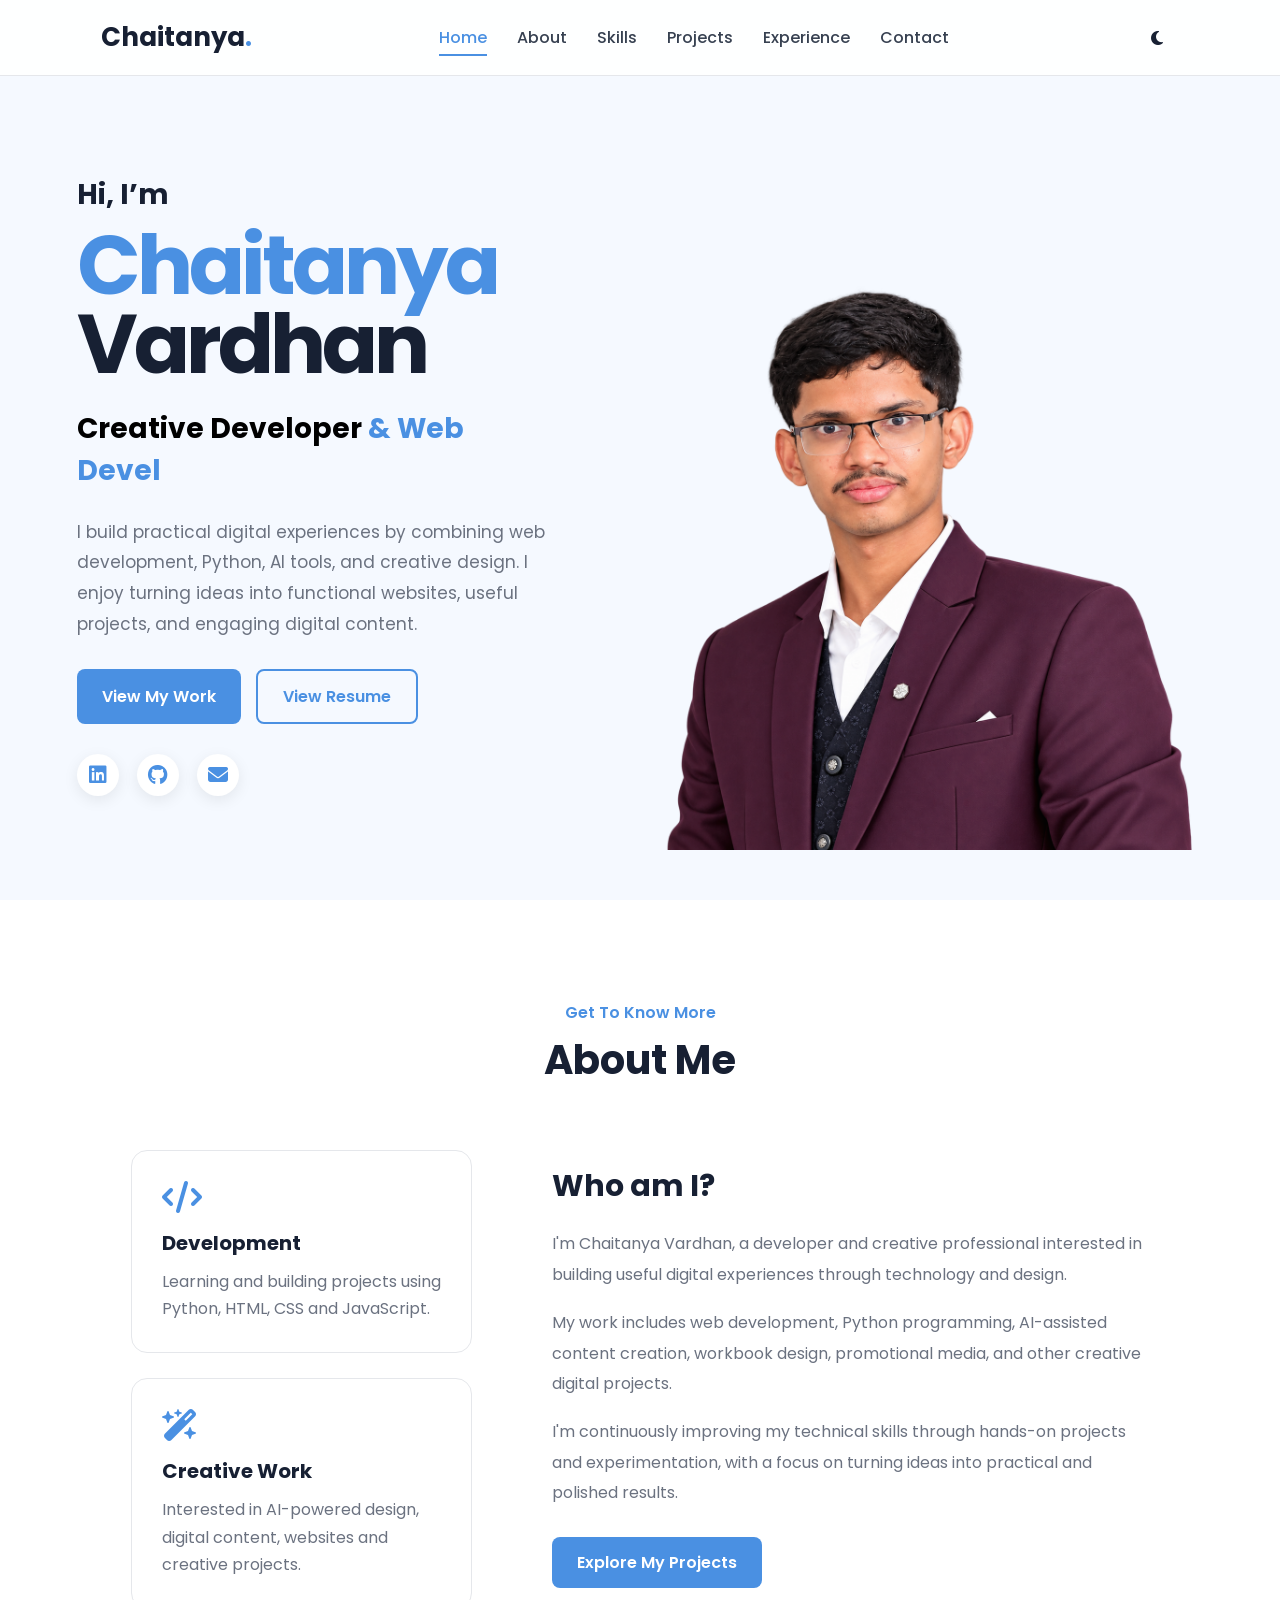
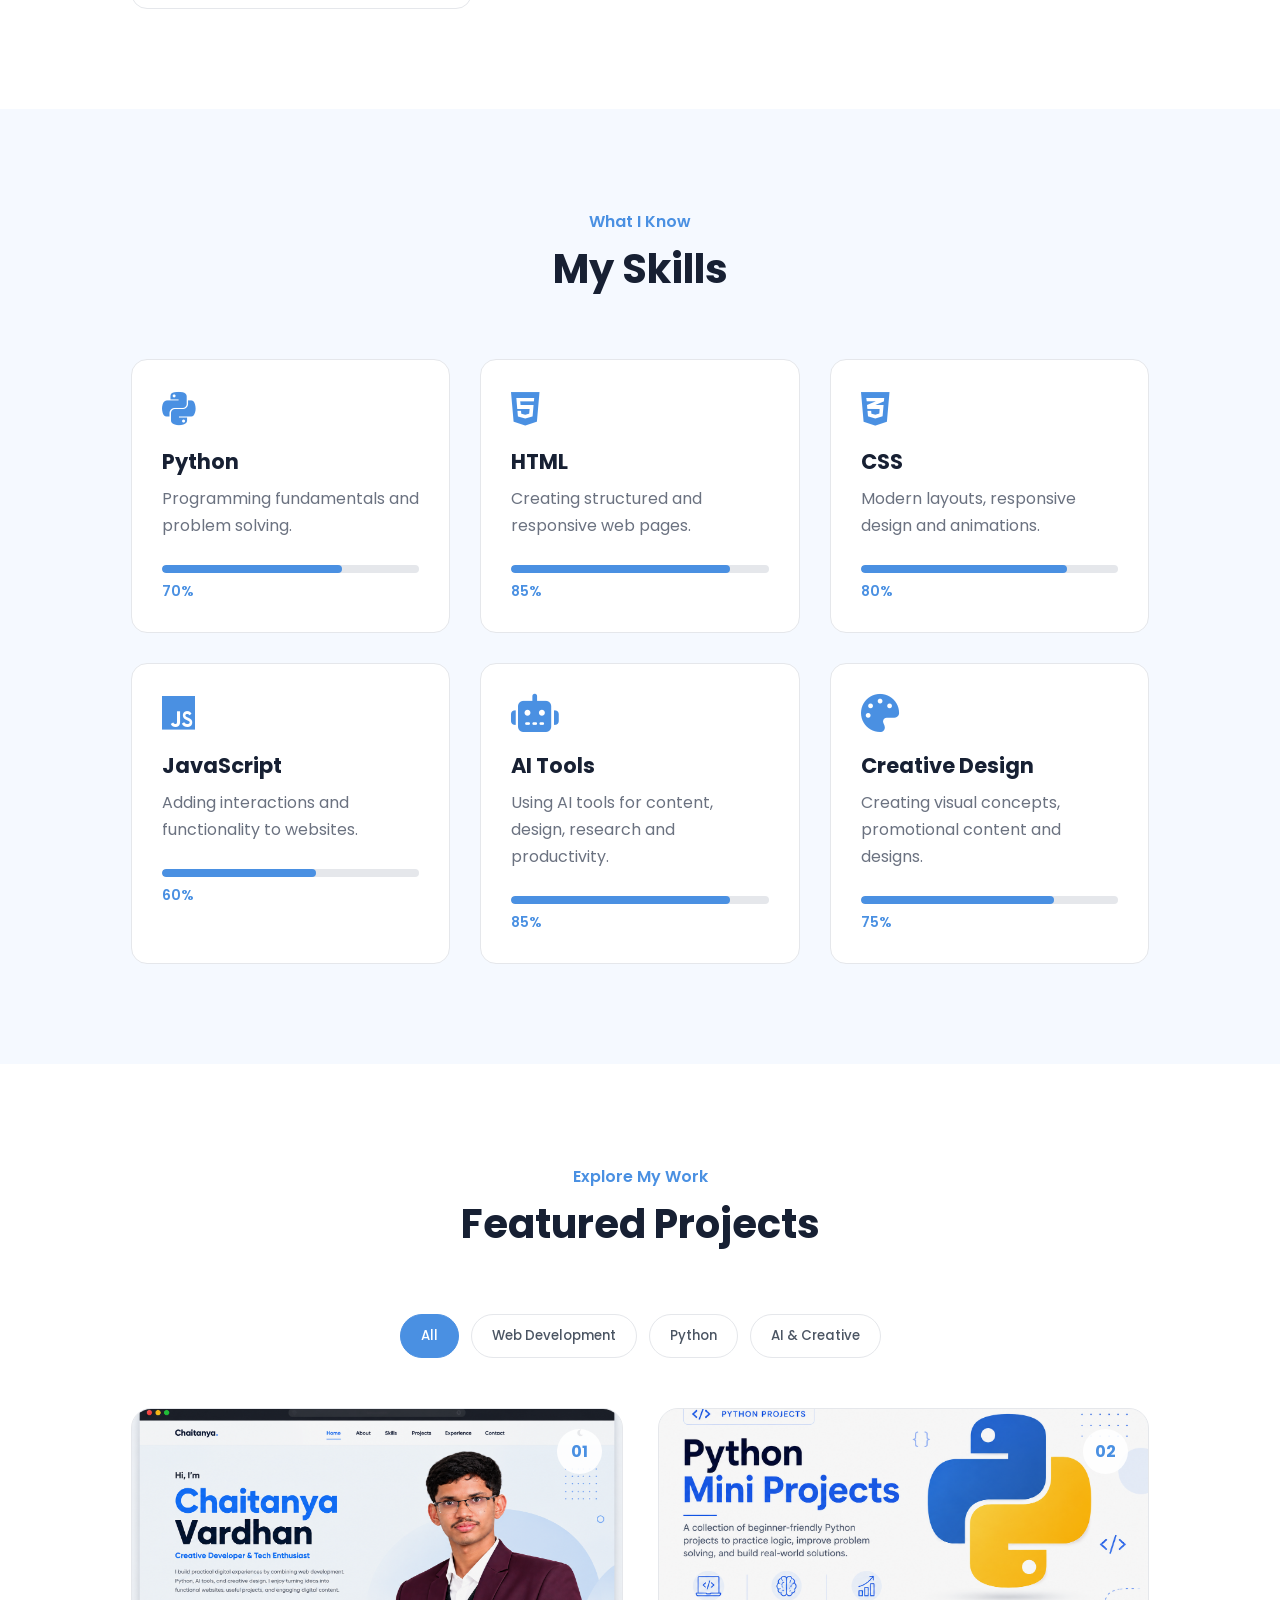
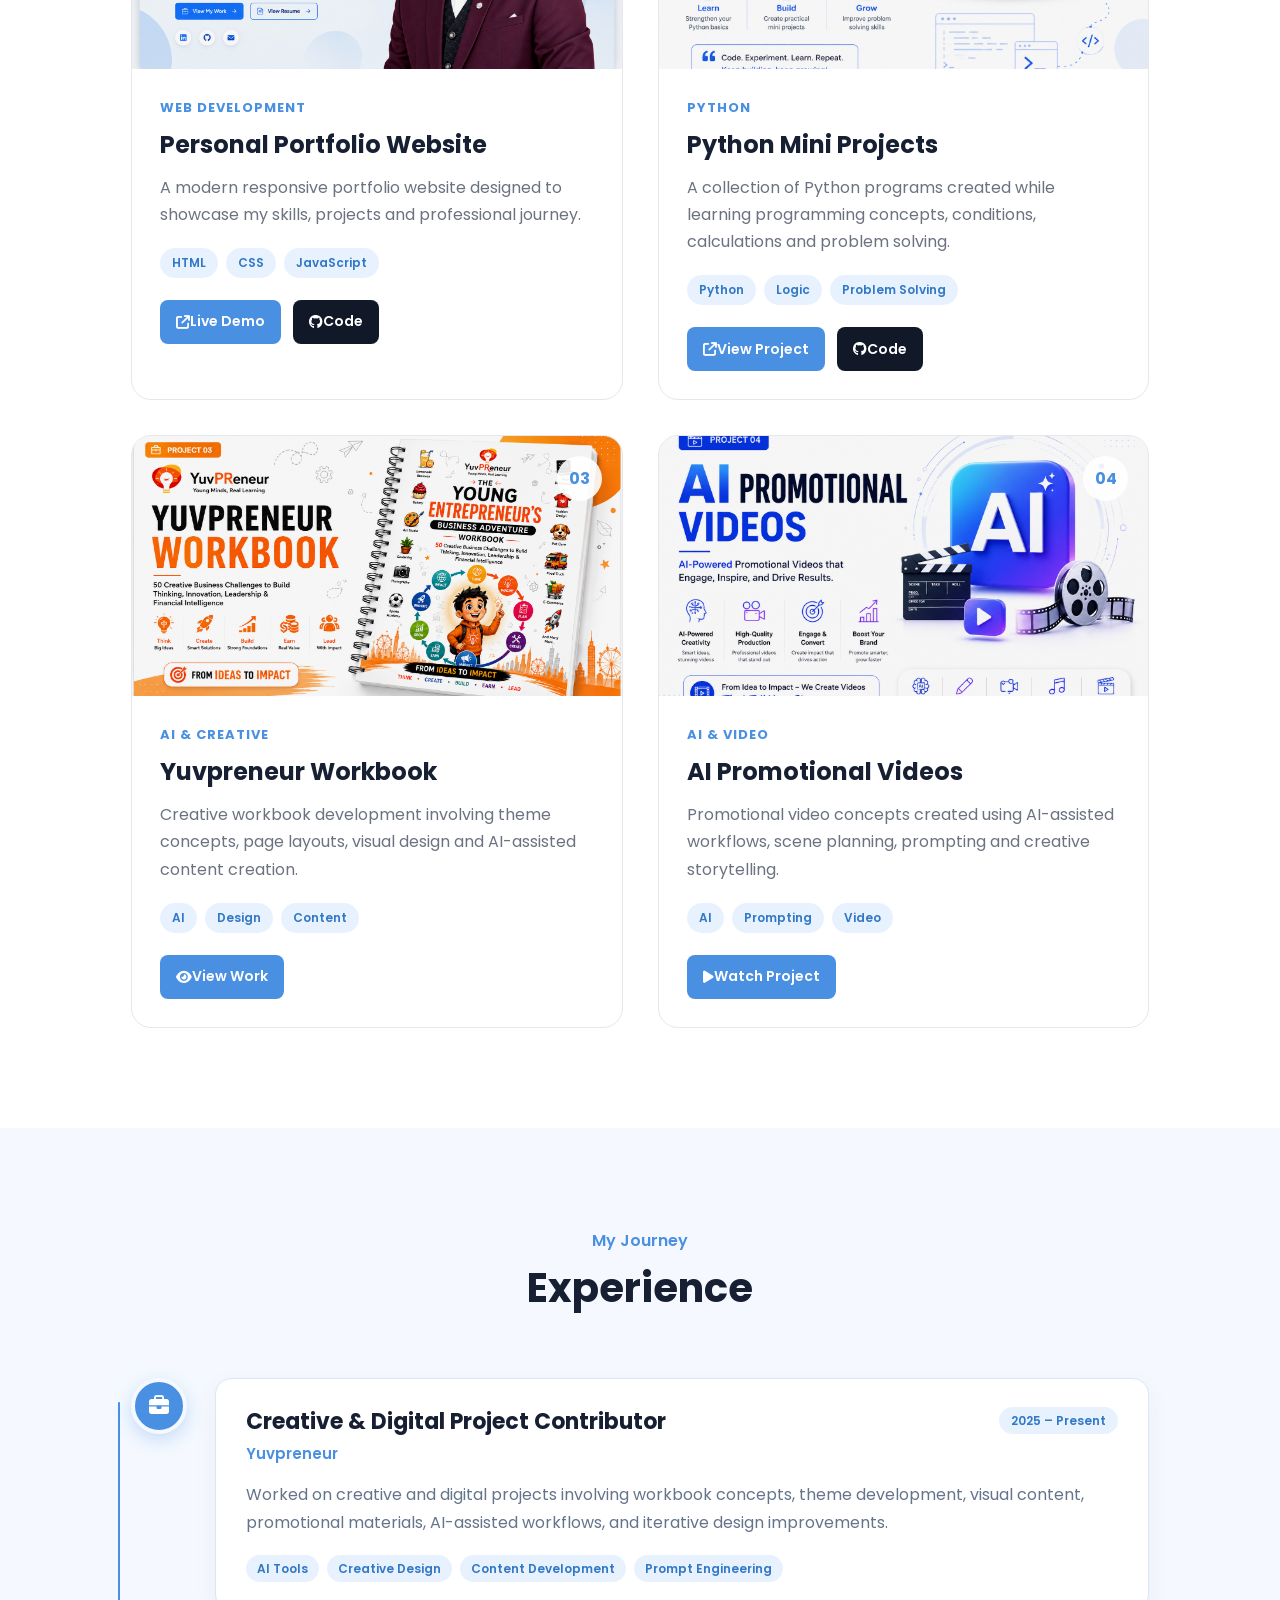
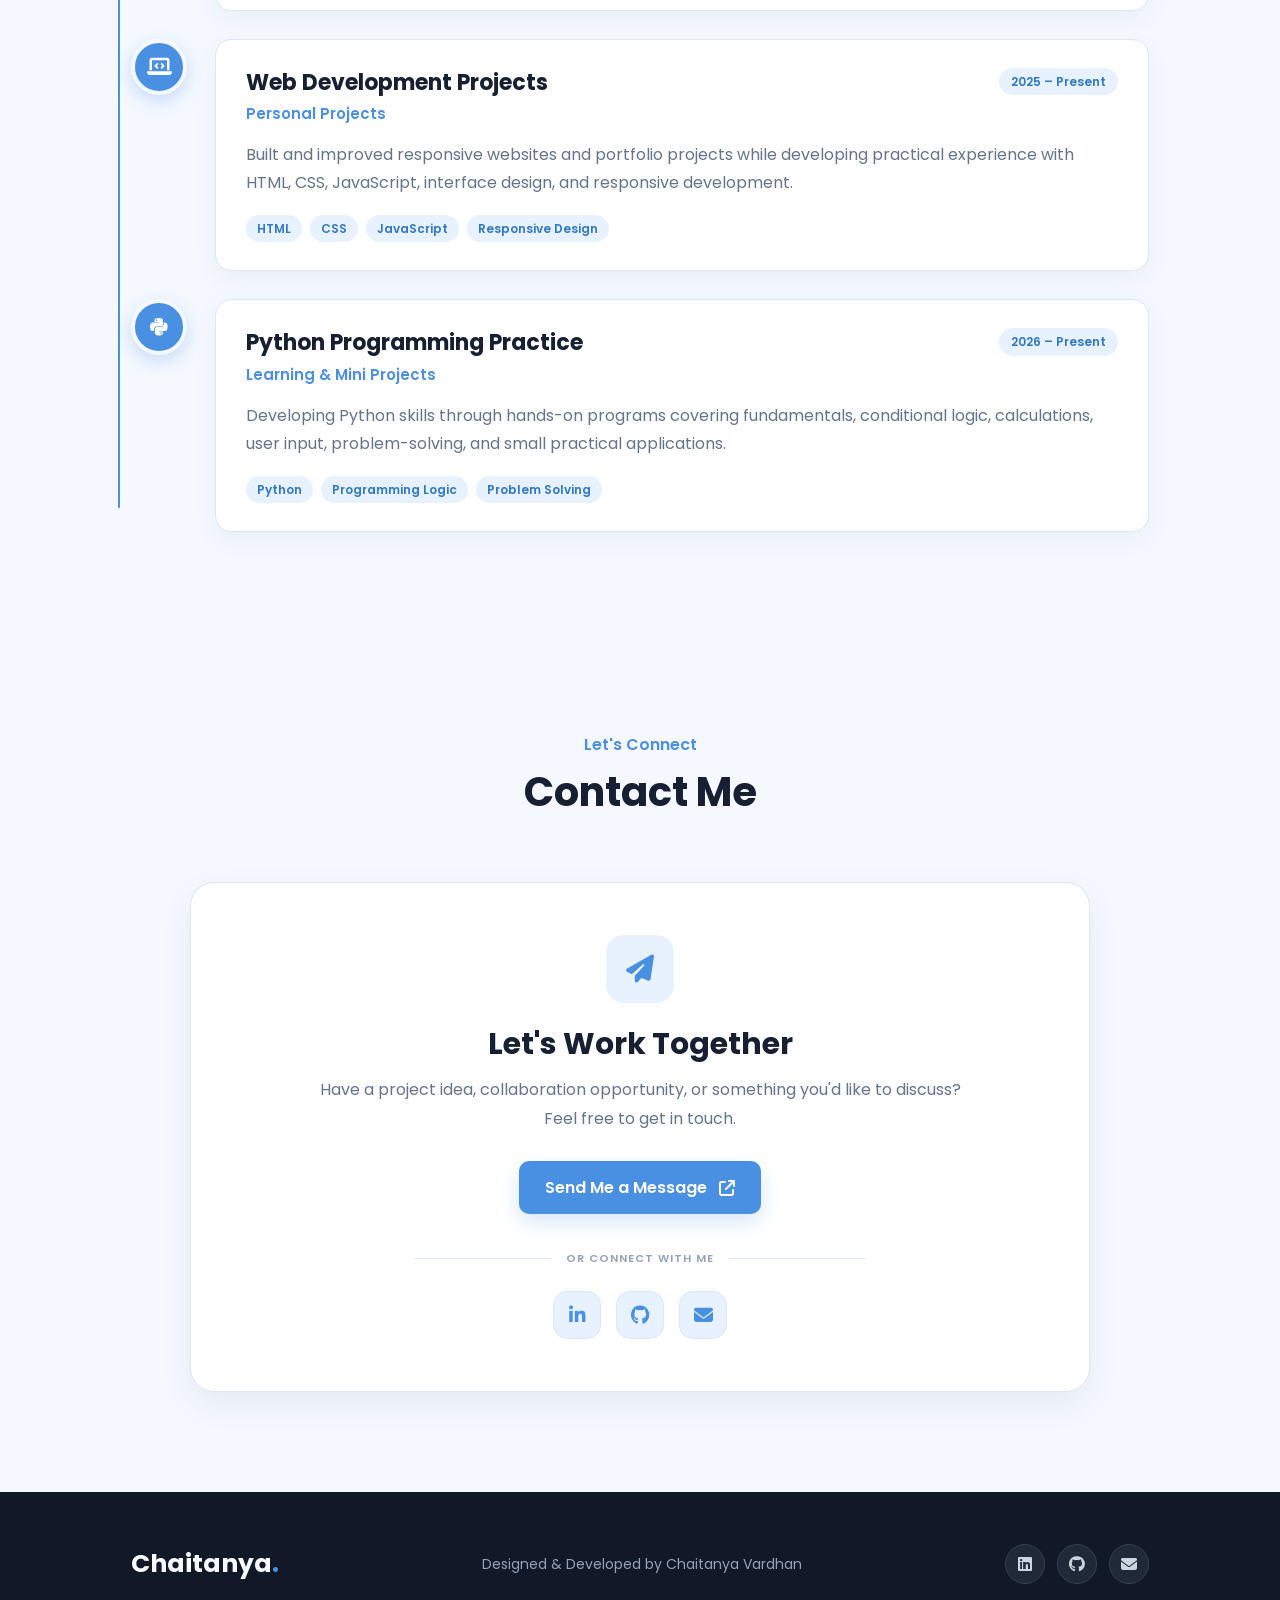
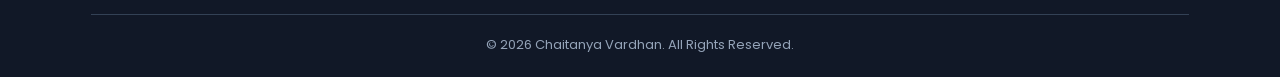
==== index.html @ f8d21f3f "Initial portfolio website" ====
<!DOCTYPE html>
<html lang="en">

<head>
    <meta charset="UTF-8">
    <meta name="viewport" content="width=device-width, initial-scale=1.0">

    <title>Chaitanya Vardhan | Portfolio</title>

    <link rel="stylesheet" href="src/css/style.css">

    <!-- Font Awesome -->
    <link rel="stylesheet"
        href="https://cdnjs.cloudflare.com/ajax/libs/font-awesome/6.5.1/css/all.min.css">
</head>

<body>
     
     <!-- Page Loader -->
<div class="page-loader" id="pageLoader" aria-hidden="true">
    <div class="loader-circle"></div>
</div>

    <!-- Navigation -->
    <header>
    <nav class="navbar" aria-label="Primary navigation">

        <div class="logo">
            Chaitanya<span>.</span>
        </div>

        <ul class="nav-links" id="navLinks">
            <li><a href="#home">Home</a></li>
            <li><a href="#about">About</a></li>
            <li><a href="#skills">Skills</a></li>
            <li><a href="#projects">Projects</a></li>
            <li><a href="#experience">Experience</a></li>
            <li><a href="#contact">Contact</a></li>
        </ul>

        <div class="nav-actions">

            <button class="theme-toggle" id="themeToggle" type="button"
                    aria-label="Switch to dark mode" aria-pressed="false">
                <i class="fa-solid fa-moon"></i>
            </button>

            <button class="menu-toggle" id="menuToggle" type="button"
                    aria-label="Open navigation menu" aria-controls="navLinks"
                    aria-expanded="false">
                <i class="fa-solid fa-bars"></i>
            </button>

        </div>

    </nav>
</header>


    <!-- Hero Section -->

    <section class="hero" id="home">

        <div class="hero-content">

            <p class="hello">Hi, I’m</p>

            <h1>
                <span class="hero-name-accent">Chaitanya</span>
                <span class="hero-name-last">Vardhan</span>
            </h1>

            <h2>
                <span class="hero-role-primary">Creative Developer</span> &
                <span id="typing"></span>
            </h2>

            <p class="hero-description">
                I build practical digital experiences by combining web development, 
                Python, AI tools, and creative design. I enjoy turning ideas into 
                functional websites, useful projects, and engaging digital content.
            </p>

            <div class="hero-buttons">

                <a href="#projects" class="btn primary-btn">
                    View My Work
                </a>

                <a href="assets/resume.pdf"
                    class="btn secondary-btn"
                    target="_blank"
                    rel="noopener noreferrer">

                    View Resume

                </a>

            </div>


            <!-- Social Links -->

            <div class="social-links">

                <a href="https://www.linkedin.com/in/chundi-chaitanya-vardhan-reddy"
                   target="_blank" rel="noopener noreferrer" aria-label="LinkedIn">
                    <i class="fa-brands fa-linkedin"></i>
                </a>

                <a href="https://github.com/chaitanyavardhanch"
                   target="_blank" rel="noopener noreferrer" aria-label="GitHub">
                    <i class="fa-brands fa-github"></i>
                </a>

                <a href="mailto:chaitanyavardhanch@gmail.com" aria-label="Email">
                    <i class="fa-solid fa-envelope"></i>
                </a>

            </div>

        </div>


        <!-- Profile Area -->

        <div class="hero-image">

            <img src="public/images/my photo.png"
                alt="Professional portrait of Chaitanya Vardhan"
                loading="eager" fetchpriority="high" decoding="async">

        </div>

    </section>
    
    <!-- About Section -->
<section class="about-section" id="about">

    <div class="section-title">
        <p>Get To Know More</p>
        <h2>About Me</h2>
    </div>

    <div class="about-container">

        <div class="about-left">
            <div class="about-card">
                <i class="fa-solid fa-code"></i>
                <h3>Development</h3>
                <p>
                    Learning and building projects using Python,
                    HTML, CSS and JavaScript.
                </p>
            </div>

            <div class="about-card">
                <i class="fa-solid fa-wand-magic-sparkles"></i>
                <h3>Creative Work</h3>
                <p>
                    Interested in AI-powered design, digital content,
                    websites and creative projects.
                </p>
            </div>
        </div>

        <div class="about-content">

            <h3>Who am I?</h3>

            <p>
                I'm Chaitanya Vardhan, 
                a developer and creative professional interested in building useful 
                digital experiences through technology and design.
            </p>

            <p>
                My work includes web development, 
                Python programming, AI-assisted content creation, workbook design, 
                promotional media, and other creative digital projects.
            </p>

            <p>
                I'm continuously improving my technical 
                skills through hands-on projects and experimentation, 
                with a focus on turning ideas into practical and polished results.
            </p>

            <a href="#projects" class="btn primary-btn">
                Explore My Projects
            </a>

        </div>

    </div>

</section>


<!-- Skills Section -->
<section class="skills-section" id="skills">

    <div class="section-title">
        <p>What I Know</p>
        <h2>My Skills</h2>
    </div>

    <div class="skills-container">

        <div class="skill-card">
            <i class="fa-brands fa-python"></i>
            <h3>Python</h3>
            <p>Programming fundamentals and problem solving.</p>

            <div class="skill-bar">
                <div class="skill-progress" data-width="70%"></div>
            </div>

            <span>70%</span>
        </div>


        <div class="skill-card">
            <i class="fa-brands fa-html5"></i>
            <h3>HTML</h3>
            <p>Creating structured and responsive web pages.</p>

            <div class="skill-bar">
                <div class="skill-progress" data-width="85%"></div>
            </div>

            <span>85%</span>
        </div>


        <div class="skill-card">
            <i class="fa-brands fa-css3-alt"></i>
            <h3>CSS</h3>
            <p>Modern layouts, responsive design and animations.</p>

            <div class="skill-bar">
                <div class="skill-progress" data-width="80%"></div>
            </div>

            <span>80%</span>
        </div>


        <div class="skill-card">
            <i class="fa-brands fa-js"></i>
            <h3>JavaScript</h3>
            <p>Adding interactions and functionality to websites.</p>

            <div class="skill-bar">
                <div class="skill-progress" data-width="60%"></div>
            </div>

            <span>60%</span>
        </div>


        <div class="skill-card">
            <i class="fa-solid fa-robot"></i>
            <h3>AI Tools</h3>
            <p>
                Using AI tools for content, design, research and productivity.
            </p>

            <div class="skill-bar">
                <div class="skill-progress" data-width="85%"></div>
            </div>

            <span>85%</span>
        </div>


        <div class="skill-card">
            <i class="fa-solid fa-palette"></i>
            <h3>Creative Design</h3>
            <p>
                Creating visual concepts, promotional content and designs.
            </p>

            <div class="skill-bar">
                <div class="skill-progress" data-width="75%"></div>
            </div>

            <span>75%</span>
        </div>

    </div>

</section>

<!-- =========================
     Projects Section
========================= -->

<section class="projects-section" id="projects">

    <div class="section-title">
        <p>Explore My Work</p>
        <h2>Featured Projects</h2>
    </div>

    <!-- Project Filter -->

    <div class="project-filter">
        <button class="filter-btn active" type="button" data-filter="all" aria-pressed="true">All</button>
        <button class="filter-btn" type="button" data-filter="web" aria-pressed="false">Web Development</button>
        <button class="filter-btn" type="button" data-filter="python" aria-pressed="false">Python</button>
        <button class="filter-btn" type="button" data-filter="ai" aria-pressed="false">AI & Creative</button>
    </div>


    <div class="projects-container">


        <!-- Project 01 -->

        <div class="project-card" data-category="web">

            <div class="project-image">
                <img src="public/images/portfolio.png"
                     alt="Portfolio Website"
                     loading="lazy" decoding="async">

                <div class="project-number">01</div>
            </div>

            <div class="project-content">

                <p class="project-type">WEB DEVELOPMENT</p>

                <h3>Personal Portfolio Website</h3>

                <p>
                    A modern responsive portfolio website designed
                    to showcase my skills, projects and professional
                    journey.
                </p>

                <div class="project-tech">
                    <span>HTML</span>
                    <span>CSS</span>
                    <span>JavaScript</span>
                </div>

                <div class="project-links">

                    <a href="#" class="project-btn">
                        <i class="fa-solid fa-arrow-up-right-from-square"></i>
                        Live Demo
                    </a>

                    <a href="#" class="project-btn github-btn">
                        <i class="fa-brands fa-github"></i>
                        Code
                    </a>

                </div>

            </div>

        </div>


        <!-- Project 02 -->

        <div class="project-card" data-category="python">

            <div class="project-image">
                <img src="public/images/python mini project.png"
                     alt="Python Projects"
                     loading="lazy" decoding="async">

                <div class="project-number">02</div>
            </div>

            <div class="project-content">

                <p class="project-type">PYTHON</p>

                <h3>Python Mini Projects</h3>

                <p>
                    A collection of Python programs created while
                    learning programming concepts, conditions,
                    calculations and problem solving.
                </p>

                <div class="project-tech">
                    <span>Python</span>
                    <span>Logic</span>
                    <span>Problem Solving</span>
                </div>

                <div class="project-links">

                    <a href="#" class="project-btn">
                        <i class="fa-solid fa-arrow-up-right-from-square"></i>
                        View Project
                    </a>

                    <a href="#" class="project-btn github-btn">
                        <i class="fa-brands fa-github"></i>
                        Code
                    </a>

                </div>

            </div>

        </div>


        <!-- Project 03 -->

        <div class="project-card" data-category="ai">

            <div class="project-image">
                <img src="public/images/yuvpreneur workbook.png"
                     alt="Yuvpreneur Project"
                     loading="lazy" decoding="async">

                <div class="project-number">03</div>
            </div>

            <div class="project-content">

                <p class="project-type">AI & CREATIVE</p>

                <h3>Yuvpreneur Workbook</h3>

                <p>
                    Creative workbook development involving theme
                    concepts, page layouts, visual design and
                    AI-assisted content creation.
                </p>

                <div class="project-tech">
                    <span>AI</span>
                    <span>Design</span>
                    <span>Content</span>
                </div>

                <div class="project-links">

                    <a href="#" class="project-btn">
                        <i class="fa-solid fa-eye"></i>
                        View Work
                    </a>

                </div>

            </div>

        </div>


        <!-- Project 04 -->

        <div class="project-card" data-category="ai">

            <div class="project-image">
                <img src="public/images/AI videos.png"
                     alt="AI Promotional Videos"
                     loading="lazy" decoding="async">

                <div class="project-number">04</div>
            </div>

            <div class="project-content">

                <p class="project-type">AI & VIDEO</p>

                <h3>AI Promotional Videos</h3>

                <p>
                    Promotional video concepts created using
                    AI-assisted workflows, scene planning,
                    prompting and creative storytelling.
                </p>

                <div class="project-tech">
                    <span>AI</span>
                    <span>Prompting</span>
                    <span>Video</span>
                </div>

                <div class="project-links">

                    <a href="#" class="project-btn">
                        <i class="fa-solid fa-play"></i>
                        Watch Project
                    </a>

                </div>

            </div>

        </div>

    </div>

</section>

<!-- =========================
     Experience Section
========================= -->

<section class="experience-section" id="experience">

    <div class="section-title">
        <p>My Journey</p>
        <h2>Experience</h2>
    </div>

    <div class="experience-container">

        <!-- Experience 01 -->
        <div class="experience-card">

            <div class="experience-icon">
                <i class="fa-solid fa-briefcase"></i>
            </div>

            <div class="experience-content">

                <div class="experience-header">
                    <div>
                        <h3>Creative & Digital Project Contributor</h3>
                        <h4>Yuvpreneur</h4>
                    </div>
                    <span class="experience-date">2025 &ndash; Present</span>
                </div>

                <p>
                    Worked on creative and digital projects involving workbook
                    concepts, theme development, visual content, promotional
                    materials, AI-assisted workflows, and iterative design improvements.
                </p>

                <div class="experience-skills">
                    <span>AI Tools</span>
                    <span>Creative Design</span>
                    <span>Content Development</span>
                    <span>Prompt Engineering</span>
                </div>

            </div>

        </div>


        <!-- Experience 02 -->
        <div class="experience-card">

            <div class="experience-icon">
                <i class="fa-solid fa-laptop-code"></i>
            </div>

            <div class="experience-content">

                <div class="experience-header">
                    <div>
                        <h3>Web Development Projects</h3>
                        <h4>Personal Projects</h4>
                    </div>
                    <span class="experience-date">2025 &ndash; Present</span>
                </div>

                <p>
                    Built and improved responsive websites and portfolio projects
                    while developing practical experience with HTML, CSS, JavaScript,
                    interface design, and responsive development.
                </p>

                <div class="experience-skills">
                    <span>HTML</span>
                    <span>CSS</span>
                    <span>JavaScript</span>
                    <span>Responsive Design</span>
                </div>

            </div>

        </div>


        <!-- Experience 03 -->
        <div class="experience-card">

            <div class="experience-icon">
                <i class="fa-brands fa-python"></i>
            </div>

            <div class="experience-content">

                <div class="experience-header">
                    <div>
                        <h3>Python Programming Practice</h3>
                        <h4>Learning & Mini Projects</h4>
                    </div>
                    <span class="experience-date">2026 &ndash; Present</span>
                </div>

                <p>
                    Developing Python skills through hands-on programs covering
                    fundamentals, conditional logic, calculations, user input,
                    problem-solving, and small practical applications.
                </p>

                <div class="experience-skills">
                    <span>Python</span>
                    <span>Programming Logic</span>
                    <span>Problem Solving</span>
                </div>

            </div>

        </div>

    </div>

</section>

<!-- =========================
     Contact Section
========================= -->

<section class="contact-section" id="contact">

    <div class="section-title">
        <p>Let's Connect</p>
        <h2>Contact Me</h2>
    </div>

    <div class="contact-simple">

        <div class="contact-icon">
            <i class="fa-solid fa-paper-plane"></i>
        </div>

        <h3>Let's Work Together</h3>

        <p>
            Have a project idea, collaboration opportunity, or something
            you'd like to discuss? Feel free to get in touch.
        </p>

        <a
            href="https://docs.google.com/forms/d/e/1FAIpQLSeQKqW3ObSkSs6xtAZ3vsdPHJAF_O-1_NT_0n60RWSdtaqqTg/viewform?usp=header"
            target="_blank"
            rel="noopener noreferrer"
            class="send-message-btn"
        >
            Send Me a Message

            <i class="fa-solid fa-arrow-up-right-from-square"></i>
        </a>

        <div class="contact-divider">
            <span>OR CONNECT WITH ME</span>
        </div>

        <div class="contact-socials">

            <a href="https://www.linkedin.com/in/chundi-chaitanya-vardhan-reddy"
               target="_blank"
               rel="noopener noreferrer"
               aria-label="LinkedIn">

                <i class="fa-brands fa-linkedin-in"></i>

            </a>

            <a href="https://github.com/chaitanyavardhanch"
               target="_blank"
               rel="noopener noreferrer"
               aria-label="GitHub">

                <i class="fa-brands fa-github"></i>

            </a>

            <a href="mailto:chaitanyavardhanch@gmail.com"
               aria-label="Email">

                <i class="fa-solid fa-envelope"></i>

            </a>

        </div>

    </div>

</section>


<!-- =========================
     Footer
========================= -->

<footer>

    <div class="footer-container">

        <div class="footer-logo">
            Chaitanya<span>.</span>
        </div>

        <p>
            Designed & Developed by Chaitanya Vardhan
        </p>

        <div class="footer-socials">

            <a href="https://www.linkedin.com/in/chundi-chaitanya-vardhan-reddy"
               target="_blank"
               rel="noopener noreferrer"
               aria-label="LinkedIn">
                <i class="fa-brands fa-linkedin"></i>
            </a>

            <a href="https://github.com/chaitanyavardhanch"
               target="_blank"
               rel="noopener noreferrer"
               aria-label="GitHub">
                <i class="fa-brands fa-github"></i>
            </a>

            <a href="mailto:chaitanyavardhanch@gmail.com"
               aria-label="Email">
                <i class="fa-solid fa-envelope"></i>
            </a>

        </div>

    </div>

    <div class="footer-bottom">
        <p>
            &copy; <span id="current-year"></span>
            Chaitanya Vardhan. All Rights Reserved.
        </p>
    </div>

</footer>

<!-- Scroll To Top -->
<button id="scrollTopBtn" class="scroll-top-btn" type="button"
        aria-label="Scroll to top">
    <i class="fa-solid fa-arrow-up"></i>
</button>

    <script src="src/javascript/script.js"></script>

</body>

</html>
---- src/css/style.css ----
@import url('https://fonts.googleapis.com/css2?family=Poppins:wght@300;400;500;600;700;800&display=swap');

:root {
    --bg-color: #F5F9FF;
    --primary-color: #4A90E2;
    --primary-hover: #3178C6;
    --text-color: #172033;
    --card-color: #FFFFFF;
    --light-accent: #E8F2FF;
}

* {
    margin: 0;
    padding: 0;
    box-sizing: border-box;
}

html {
    scroll-behavior: smooth;
}

body {
    font-family: "Poppins", sans-serif;
    background: var(--bg-color);
    color: var(--text-color);
}


/* Navbar */

header {
    width: 100%;
    position: fixed;
    top: 0;
    left: 0;

    background: rgba(255, 255, 255, 0.9);

    backdrop-filter: blur(10px);

    z-index: 1000;

    border-bottom: 1px solid #e5e7eb;
}


.navbar {

    max-width: 1200px;

    margin: auto;

    height: 75px;

    display: flex;

    align-items: center;

    justify-content: space-between;

    padding: 0 30px;
}


.logo {

    font-size: 26px;

    font-weight: 700;

}


.logo span {

    color: var(--primary-color);

}


.nav-links {

    display: flex;

    list-style: none;

    gap: 30px;

}


.nav-links a {

    text-decoration: none;

    color: #374151;

    font-weight: 500;

    transition: .3s;

}


.nav-links a:hover {

    color: var(--primary-color);

}


.theme-toggle {

    font-size: 20px;

    cursor: pointer;

}


/* Hero Section */

.hero {

    min-height: 100vh;

    max-width: 1200px;

    margin: auto;

    padding: 120px 30px 50px;

    display: flex;

    align-items: center;

    justify-content: space-between;

    gap: 70px;

}


.hero-content {

    flex: 1;

}


.hello {

    font-size: 28px;

    color: var(--text-color);

    font-weight: 700;

    margin-bottom: 10px;

}


.hero h1 {

    font-size: clamp(68px, 7vw, 104px);

    line-height: 0.95;

    margin-bottom: 24px;

    letter-spacing: -4px;

}


.hero h1 span {
    display: block;
}


.hero-name-accent {
    color: var(--primary-color);
}


.hero-name-last {
    color: var(--text-color);
}


.hero h2 {

    font-size: 28px;

    color: var(--primary-color);

    margin-bottom: 25px;

}


.hero h2 span {

    color: var(--primary-color);

}

.hero h2 .hero-role-primary {
    color: #000000;
}


.hero-description {

    max-width: 590px;

    font-size: 17px;

    line-height: 1.8;

    color: #6b7280;

    margin-bottom: 30px;

}


/* Buttons */

.hero-buttons {

    display: flex;

    gap: 15px;

    margin-bottom: 30px;

}


.btn {

    text-decoration: none;

    padding: 13px 25px;

    border-radius: 8px;

    font-weight: 600;

    transition: .3s;

}


.primary-btn {

    background: var(--primary-color);

    color: white;

}


.primary-btn:hover {

    background: var(--primary-hover);

    transform: translateY(-3px);

}


.secondary-btn {

    border: 2px solid var(--primary-color);

    color: var(--primary-color);

}


.secondary-btn:hover {

    background: var(--primary-hover);

    border-color: var(--primary-hover);

    color: white;

}


/* Social Media */

.social-links {

    display: flex;

    gap: 18px;

}


.social-links a {

    width: 42px;

    height: 42px;

    display: flex;

    align-items: center;

    justify-content: center;

    border-radius: 50%;

    background: var(--card-color);

    color: var(--primary-color);

    text-decoration: none;

    font-size: 20px;

    box-shadow: 0 4px 15px rgba(0,0,0,.08);

    transition: .3s;

}


.social-links a:hover {

    background: var(--primary-hover);

    color: white;

    transform: translateY(-4px);

}


/* Profile Image */

.hero-image {

    flex: 1;

    display: flex;

    align-items: flex-end;

    justify-content: center;

    min-width: 0;

    height: auto;

    align-self: flex-end;

    overflow: visible;

}


.hero-image img {

    display: block;

    width: min(100%, 800px);

    height: auto;

    max-height: 840px;

    object-fit: contain;

    object-position: center bottom;

}


/* Mobile */

@media(max-width: 850px) {

    .nav-links {

        display: none;

    }

    .hero {

        flex-direction: column-reverse;

        text-align: center;

        padding-top: 120px;

    }

    .hero h1 {

        font-size: clamp(52px, 13vw, 72px);

        letter-spacing: -2px;

    }

    .hero h2 {

        font-size: 24px;

    }

    .hero-description {

        margin-left: auto;

        margin-right: auto;

    }

    .hero-buttons {

        justify-content: center;

    }

    .social-links {

        justify-content: center;

    }

    .hero-image {

        flex: none;

        width: 100%;

        height: auto;

        align-self: center;

        justify-content: center;

    }

    .hero-image img {

        width: min(320px, 78vw);

        max-height: none;

        object-position: center bottom;

    }

}
/* =========================
   Common Section Styling
========================= */

section {
    padding: 100px 30px;
}

.section-title {
    text-align: center;
    margin-bottom: 60px;
}

.section-title p {
    color: var(--primary-color);
    font-weight: 600;
    margin-bottom: 5px;
}

.section-title h2 {
    font-size: 40px;
    color: var(--text-color);
}


/* =========================
   About Section
========================= */

.about-section {
    background: var(--card-color);
}

.about-container {
    max-width: 1200px;
    margin: auto;

    display: grid;
    grid-template-columns: 1fr 1.5fr;

    gap: 60px;
    align-items: center;
}


.about-left {
    display: grid;
    gap: 25px;
}


.about-card {
    padding: 30px;

    background: var(--card-color);

    border-radius: 16px;

    border: 1px solid #e5e7eb;

    transition: 0.3s;
}


.about-card:hover {
    transform: translateY(-7px);

    box-shadow: 0 15px 40px
        rgba(0, 0, 0, 0.08);
}


.about-card i {
    font-size: 32px;

    color: var(--primary-color);

    margin-bottom: 15px;
}


.about-card h3 {
    font-size: 20px;

    margin-bottom: 10px;
}


.about-card p {
    color: #6b7280;

    line-height: 1.7;
}


.about-content h3 {
    font-size: 30px;

    margin-bottom: 20px;
}


.about-content p {
    font-size: 16px;

    color: #6b7280;

    line-height: 1.9;

    margin-bottom: 18px;
}


.about-content .btn {
    display: inline-block;

    margin-top: 10px;
}


/* =========================
   Skills Section
========================= */

.skills-section {
    background: var(--bg-color);
}


.skills-container {

    max-width: 1200px;

    margin: auto;

    display: grid;

    grid-template-columns:
        repeat(3, 1fr);

    gap: 25px;
}


.skill-card {

    background: var(--card-color);

    padding: 30px;

    border-radius: 16px;

    border: 1px solid #e5e7eb;

    position: relative;

    transition: 0.3s;
}


.skill-card:hover {

    transform: translateY(-8px);

    box-shadow: 0 15px 40px
        rgba(0, 0, 0, 0.08);
}


.skill-card i {

    font-size: 38px;

    color: var(--primary-color);

    margin-bottom: 18px;
}


.skill-card h3 {

    font-size: 21px;

    margin-bottom: 8px;
}


.skill-card p {

    color: #6b7280;

    line-height: 1.7;

    min-height: 55px;
}


.skill-bar {

    width: 100%;

    height: 8px;

    background: #e5e7eb;

    border-radius: 10px;

    margin-top: 25px;

    overflow: hidden;
}


.skill-progress {

    height: 100%;

    width: 0;

    background: var(--primary-color);

    border-radius: 10px;

    transition: width 1.5s ease;
}


.skill-card span {

    display: block;

    margin-top: 8px;

    font-size: 14px;

    font-weight: 600;

    color: var(--primary-color);
}


/* Responsive */

@media(max-width: 900px) {

    .about-container {

        grid-template-columns: 1fr;

    }


    .skills-container {

        grid-template-columns:
            repeat(2, 1fr);

    }

}


@media(max-width: 600px) {

    section {

        padding: 80px 20px;

    }


    .section-title h2 {

        font-size: 32px;

    }


    .skills-container {

        grid-template-columns: 1fr;

    }


    .about-content h3 {

        font-size: 25px;

    }

}
/* =========================
   Projects
========================= */

.projects-section {
    background: var(--card-color);
}


/* Filters */

.project-filter {

    display: flex;

    justify-content: center;

    flex-wrap: wrap;

    gap: 12px;

    margin-bottom: 50px;
}


.filter-btn {

    border: 1px solid #e5e7eb;

    background: var(--card-color);

    color: #4b5563;

    padding: 10px 20px;

    border-radius: 30px;

    cursor: pointer;

    font-family: inherit;

    font-weight: 500;

    transition: 0.3s;
}


.filter-btn:hover {

    background: var(--primary-hover);

    color: white;

    border-color: var(--primary-hover);
}


.filter-btn.active {

    background: var(--primary-color);

    color: white;

    border-color: var(--primary-color);
}


/* Projects Grid */

.projects-container {

    max-width: 1200px;

    margin: auto;

    display: grid;

    grid-template-columns:
        repeat(2, 1fr);

    gap: 35px;
}


/* Project Card */

.project-card {

    background: var(--card-color);

    border: 1px solid #e5e7eb;

    border-radius: 20px;

    overflow: hidden;

    transition: 0.4s;
}


.project-card:hover {

    transform: translateY(-10px);

    box-shadow:
        0 20px 50px
        rgba(0, 0, 0, 0.10);
}


/* Project Image */

.project-image {

    height: 260px;

    overflow: hidden;

    position: relative;

    background: #e5e7eb;
}


.project-image img {

    width: 100%;

    height: 100%;

    object-fit: cover;

    transition: 0.5s;
}


.project-card:hover
.project-image img {

    transform: scale(1.06);
}


.project-number {

    position: absolute;

    top: 20px;

    right: 20px;

    width: 45px;

    height: 45px;

    background: rgba(255,255,255,.9);

    display: flex;

    align-items: center;

    justify-content: center;

    border-radius: 50%;

    font-weight: 700;

    color: var(--primary-color);
}


/* Project Content */

.project-content {

    padding: 28px;
}


.project-type {

    color: var(--primary-color) !important;

    font-size: 13px;

    font-weight: 700;

    letter-spacing: 1px;

    margin-bottom: 8px;
}


.project-content h3 {

    font-size: 24px;

    margin-bottom: 12px;
}


.project-content > p {

    color: #6b7280;

    line-height: 1.7;
}


/* Technologies */

.project-tech {

    display: flex;

    flex-wrap: wrap;

    gap: 8px;

    margin: 20px 0;
}


.project-tech span {

    background: var(--light-accent);

    color: var(--primary-hover);

    padding: 6px 12px;

    border-radius: 20px;

    font-size: 12px;

    font-weight: 600;
}


/* Project Buttons */

.project-links {

    display: flex;

    gap: 12px;

    flex-wrap: wrap;

    margin-top: 22px;
}


.project-btn {

    text-decoration: none;

    background: var(--primary-color);

    color: white;

    padding: 10px 16px;

    border-radius: 8px;

    font-size: 14px;

    font-weight: 600;

    transition: 0.3s;
}


.project-btn:hover {

    background: var(--primary-hover);

    transform: translateY(-2px);
}


.github-btn {

    background: #111827;
}


.github-btn:hover {

    background: #000;
}


/* Hide filtered projects */

.project-card.hide {

    display: none;
}


/* Responsive */

@media(max-width: 800px) {

    .projects-container {

        grid-template-columns: 1fr;

    }

}


@media(max-width: 500px) {

    .project-image {

        height: 210px;

    }

    .project-content {

        padding: 22px;

    }

}
/* =========================
   Experience Section
========================= */

.experience-section {
    background: var(--bg-color);
}

.experience-container {
    max-width: 900px;
    margin: auto;
    position: relative;
}


/* Vertical Timeline */

.experience-container::before {
    content: "";

    position: absolute;

    left: 32px;
    top: 0;

    width: 3px;
    height: 100%;

    background: var(--primary-color);

    border-radius: 10px;
}


/* Experience Card */

.experience-card {
    position: relative;

    display: flex;

    gap: 35px;

    margin-bottom: 40px;
}


/* Timeline Icon */

.experience-icon {
    min-width: 65px;
    height: 65px;

    display: flex;
    align-items: center;
    justify-content: center;

    background: var(--primary-color);

    color: white;

    border-radius: 50%;

    font-size: 23px;

    z-index: 2;

    box-shadow:
        0 8px 25px
        rgba(74, 144, 226, 0.3);
}


/* Experience Content */

.experience-content {
    flex: 1;

    background: var(--card-color);

    border: 1px solid #e5e7eb;

    border-radius: 18px;

    padding: 30px;

    transition: 0.3s;
}


.experience-content:hover {
    transform: translateY(-5px);

    box-shadow:
        0 15px 40px
        rgba(0, 0, 0, 0.08);
}


.experience-date {
    display: inline-block;

    color: var(--primary-color);

    background: var(--light-accent);

    padding: 6px 12px;

    border-radius: 20px;

    font-size: 13px;

    font-weight: 600;

    margin-bottom: 15px;
}


.experience-content h3 {
    font-size: 23px;

    margin-bottom: 5px;
}


.experience-content h4 {
    color: var(--primary-color);

    font-size: 16px;

    margin-bottom: 15px;
}


.experience-content p {
    color: #6b7280;

    line-height: 1.8;
}


/* Skills */

.experience-skills {
    display: flex;

    flex-wrap: wrap;

    gap: 8px;

    margin-top: 20px;
}


.experience-skills span {
    background: #f1f5f9;

    color: #475569;

    padding: 6px 12px;

    border-radius: 20px;

    font-size: 12px;

    font-weight: 600;
}


/* Mobile */

@media(max-width: 650px) {

    .experience-container::before {
        left: 24px;
    }


    .experience-card {
        gap: 20px;
    }


    .experience-icon {
        min-width: 50px;
        height: 50px;

        font-size: 18px;
    }


    .experience-content {
        padding: 22px;
    }


    .experience-content h3 {
        font-size: 19px;
    }

}

/* =========================
   Contact Section
========================= */

.contact-section {
    background: var(--card-color);
}

.contact-simple {

    max-width: 700px;

    margin: 0 auto;

    text-align: center;

    padding: 20px;
}


/* Main Icon */

.contact-icon {

    width: 75px;
    height: 75px;

    margin: 0 auto 25px;

    display: flex;

    align-items: center;
    justify-content: center;

    border-radius: 22px;

    background: var(--light-accent);

    color: var(--primary-color);

    font-size: 28px;

    transform: rotate(-5deg);
}


.contact-icon i {
    transform: rotate(5deg);
}


/* Heading */

.contact-simple h3 {

    font-size: 32px;

    margin-bottom: 15px;

    color: var(--text-color);
}


/* Description */

.contact-simple > p {

    max-width: 550px;

    margin: 0 auto 30px;

    color: #6b7280;

    font-size: 16px;

    line-height: 1.8;
}


/* Send Message Button */

.send-message-btn {

    display: inline-flex;

    align-items: center;

    justify-content: center;

    gap: 12px;

    padding: 15px 27px;

    background: var(--primary-color);

    color: white;

    text-decoration: none;

    font-weight: 600;

    border-radius: 10px;

    transition: 0.3s;

    box-shadow:
        0 10px 25px
        rgba(74, 144, 226, 0.25);
}


.send-message-btn:hover {

    background: var(--primary-hover);

    transform: translateY(-4px);

    box-shadow:
        0 15px 30px
        rgba(74, 144, 226, 0.35);
}


/* Divider */

.contact-divider {

    display: flex;

    align-items: center;

    gap: 15px;

    max-width: 450px;

    margin: 40px auto 25px;

    color: #9ca3af;

    font-size: 11px;

    font-weight: 600;

    letter-spacing: 1px;
}


.contact-divider::before,
.contact-divider::after {

    content: "";

    flex: 1;

    height: 1px;

    background: #e5e7eb;
}


/* Social Icons */

.contact-socials {

    display: flex;

    justify-content: center;

    gap: 15px;
}


.contact-socials a {

    width: 48px;
    height: 48px;

    display: flex;

    align-items: center;
    justify-content: center;

    background: var(--light-accent);

    color: var(--primary-color);

    border: 1px solid #e5e7eb;

    border-radius: 12px;

    text-decoration: none;

    font-size: 19px;

    transition: 0.3s;
}


.contact-socials a:hover {

    background: var(--primary-hover);

    color: white;

    border-color: var(--primary-hover);

    transform: translateY(-4px);
}


/* =========================
   Dark Mode
========================= */

body.dark-mode .contact-section {

    background: #0f172a;
}


body.dark-mode .contact-simple h3 {

    color: white;
}


body.dark-mode .contact-simple > p {

    color: #cbd5e1;
}


body.dark-mode .contact-icon {

    background: #1e293b;

    color: var(--primary-color);
}


body.dark-mode .contact-divider {

    color: #64748b;
}


body.dark-mode .contact-divider::before,
body.dark-mode .contact-divider::after {

    background: #334155;
}


body.dark-mode .contact-socials a {

    background: #1e293b;

    border-color: #334155;

    color: var(--primary-color);
}


body.dark-mode .contact-socials a:hover {

    background: var(--primary-hover);

    color: white;

    border-color: var(--primary-hover);
}

/* =========================
   Footer
========================= */

footer {
    background: #111827;

    color: white;

    padding: 50px 30px 20px;
}


.footer-container {
    max-width: 1100px;

    margin: auto;

    display: flex;

    align-items: center;

    justify-content: space-between;

    gap: 30px;
}


.footer-logo {
    font-size: 25px;

    font-weight: 700;
}


.footer-logo span {
    color: var(--primary-color);
}


.footer-container > p {
    color: #9ca3af;

    font-size: 14px;
}


.footer-socials {
    display: flex;

    gap: 12px;
}


.footer-socials a {
    width: 40px;
    height: 40px;

    display: flex;
    align-items: center;
    justify-content: center;

    border-radius: 50%;

    background: #1f2937;

    color: white;

    text-decoration: none;

    transition: 0.3s;
}


.footer-socials a:hover {
    background: var(--primary-hover);

    transform: translateY(-4px);
}


.footer-bottom {
    max-width: 1100px;

    margin: 30px auto 0;

    padding-top: 20px;

    border-top: 1px solid #374151;

    text-align: center;
}


.footer-bottom p {
    color: #9ca3af;

    font-size: 13px;
}


/* Responsive */

@media(max-width: 800px) {

    .contact-container {
        grid-template-columns: 1fr;
    }

    .footer-container {
        flex-direction: column;

        text-align: center;
    }

}


/* =========================
   Premium Navbar
========================= */

.nav-actions {
    display: flex;
    align-items: center;
    gap: 18px;
}

.theme-toggle,
.menu-toggle {
    width: 42px;
    height: 42px;

    display: flex;
    align-items: center;
    justify-content: center;

    border-radius: 50%;

    cursor: pointer;

    transition: 0.3s;
}

.theme-toggle:hover,
.menu-toggle:hover {
    background: var(--light-accent);
    color: var(--primary-color);
}

.menu-toggle {
    display: none;
    font-size: 21px;
}


/* =========================
   Dark Mode
========================= */

body.dark-mode {
    background: #0f172a;
    color: #f8fafc;
}

body.dark-mode header {
    background: rgba(15, 23, 42, 0.9);
    border-color: #334155;
}

body.dark-mode .logo {
    color: white;
}

body.dark-mode .nav-links a {
    color: #cbd5e1;
}

body.dark-mode .nav-links a:hover {
    color: var(--primary-color);
}


/* Sections */

body.dark-mode .about-section,
body.dark-mode .projects-section,
body.dark-mode .contact-section {
    background: #0f172a;
}

body.dark-mode .skills-section,
body.dark-mode .experience-section {
    background: #111827;
}


/* Titles */

body.dark-mode .section-title h2 {
    color: white;
}


/* Cards */

body.dark-mode .about-card,
body.dark-mode .skill-card,
body.dark-mode .project-card,
body.dark-mode .experience-content {
    background: #1e293b;

    border-color: #334155;

    color: white;
}


/* Paragraphs */

body.dark-mode .about-card p,
body.dark-mode .about-content p,
body.dark-mode .skill-card p,
body.dark-mode .project-content > p,
body.dark-mode .experience-content p,
body.dark-mode .contact-info > p {
    color: #cbd5e1;
}


/* Headings */

body.dark-mode .about-content h3,
body.dark-mode .skill-card h3,
body.dark-mode .project-content h3,
body.dark-mode .experience-content h3,
body.dark-mode .contact-info h3 {
    color: white;
}


/* Contact */

body.dark-mode .contact-item a {
    color: #f8fafc;
}

/* Skill Progress */

body.dark-mode .skill-bar {
    background: #334155;
}


/* Project Tags */

body.dark-mode .project-tech span {
    background: #173A63;
    color: #CFE4FA;
}


/* Experience Tags */

body.dark-mode .experience-skills span {
    background: #334155;
    color: #cbd5e1;
}


/* Hero */

body.dark-mode .hello {
    color: #f8fafc;
}

body.dark-mode .hero h1 {
    color: #f8fafc;
}

body.dark-mode .hero-name-accent {
    color: var(--primary-color);
}

body.dark-mode .hero-name-last {
    color: #f8fafc;
}

body.dark-mode .hero h2 {
    color: #cbd5e1;
}

body.dark-mode .hero h2 .hero-role-primary {
    color: #f8fafc;
}

body.dark-mode .hero-description {
    color: #cbd5e1;
}

body.dark-mode .social-links a {
    background: #1e293b;
}


/* =========================
   Scroll Reveal Animation
========================= */

.reveal {
    opacity: 0;

    transform: translateY(50px);

    transition:
        opacity 0.8s ease,
        transform 0.8s ease;
}

.reveal.active {
    opacity: 1;

    transform: translateY(0);
}


/* =========================
   Mobile Navigation
========================= */

@media(max-width: 850px) {

    .menu-toggle {
        display: flex;
    }

    .nav-links {
        display: flex;

        position: absolute;

        top: 75px;
        left: 0;

        width: 100%;

        flex-direction: column;

        align-items: center;

        gap: 0;

        background: var(--card-color);

        max-height: 0;

        overflow: hidden;

        transition: max-height 0.4s ease;

        box-shadow:
            0 15px 30px
            rgba(0, 0, 0, 0.08);
    }

    .nav-links.active {
        max-height: 450px;
    }

    .nav-links li {
        width: 100%;

        text-align: center;
    }

    .nav-links a {
        display: block;

        padding: 17px;

        width: 100%;
    }


    body.dark-mode .nav-links {
        background: #0f172a;

        box-shadow:
            0 15px 30px
            rgba(0, 0, 0, 0.3);
    }


    body.dark-mode .theme-toggle:hover,
    body.dark-mode .menu-toggle:hover {
        background: #1e293b;
    }

}
/* =========================
   Page Loader
========================= */

.page-loader {
    position: fixed;
    inset: 0;

    background: var(--bg-color);

    display: flex;
    align-items: center;
    justify-content: center;

    z-index: 9999;

    transition:
        opacity 0.5s ease,
        visibility 0.5s ease;
}

.page-loader.hide {
    opacity: 0;
    visibility: hidden;
}

.loader-circle {
    width: 55px;
    height: 55px;

    border: 5px solid #e5e7eb;
    border-top-color: var(--primary-color);

    border-radius: 50%;

    animation: loaderSpin 0.8s linear infinite;
}

@keyframes loaderSpin {
    to {
        transform: rotate(360deg);
    }
}

body.dark-mode .page-loader {
    background: #0f172a;
}

body.dark-mode .loader-circle {
    border-color: #334155;
    border-top-color: var(--primary-color);
}


/* =========================
   Navbar Scroll Effect
========================= */

header.scrolled {
    box-shadow:
        0 8px 25px
        rgba(0, 0, 0, 0.08);
}

body.dark-mode header.scrolled {
    box-shadow:
        0 8px 25px
        rgba(0, 0, 0, 0.35);
}


/* =========================
   Active Navbar Link
========================= */

.nav-links a.active-link {
    color: var(--primary-color);
}

.nav-links a.active-link::after {
    width: 100%;
}

.nav-links a {
    position: relative;
}

.nav-links a::after {
    content: "";

    position: absolute;

    left: 0;
    bottom: -7px;

    width: 0;
    height: 2px;

    background: var(--primary-color);

    transition: width 0.3s ease;
}

.nav-links a:hover::after {
    width: 100%;
}


/* =========================
   Scroll To Top
========================= */

.scroll-top-btn {
    position: fixed;

    right: 25px;
    bottom: 25px;

    width: 48px;
    height: 48px;

    border: none;
    border-radius: 50%;

    background: var(--primary-color);
    color: white;

    font-size: 18px;

    display: flex;
    align-items: center;
    justify-content: center;

    cursor: pointer;

    opacity: 0;
    visibility: hidden;

    transform: translateY(20px);

    transition: 0.3s;

    z-index: 900;

    box-shadow:
        0 8px 25px
        rgba(74, 144, 226, 0.35);
}

.scroll-top-btn.show {
    opacity: 1;
    visibility: visible;

    transform: translateY(0);
}

.scroll-top-btn:hover {
    background: var(--primary-hover);

    transform: translateY(-4px);
}
/* =========================
   Final Premium Polish
========================= */

body {
    overflow-x: hidden;
}


/* Better Section Spacing */

section {
    scroll-margin-top: 85px;
}


/* Premium Card Hover */

.about-card,
.skill-card,
.project-card,
.experience-content {

    transition:
        transform 0.35s ease,
        box-shadow 0.35s ease,
        border-color 0.35s ease;
}


.about-card:hover,
.skill-card:hover,
.project-card:hover,
.experience-content:hover {

    border-color: #B7D5F5;

    box-shadow:
        0 18px 45px
        rgba(15, 23, 42, 0.08);
}


/* Button Animation */

.btn,
.project-btn,
.send-message-btn {

    position: relative;

    overflow: hidden;
}


.btn::before,
.project-btn::before,
.send-message-btn::before {

    content: "";

    position: absolute;

    top: 0;
    left: -100%;

    width: 100%;
    height: 100%;

    background: rgba(255,255,255,0.15);

    transition: 0.4s;
}


.btn:hover::before,
.project-btn:hover::before,
.send-message-btn:hover::before {

    left: 100%;
}


/* Better Project Images */

.project-image img {

    filter: brightness(0.97);

    transition:
        transform 0.5s ease,
        filter 0.5s ease;
}


.project-card:hover .project-image img {

    filter: brightness(1.03);

    transform: scale(1.05);
}


/* Better Text Selection */

::selection {

    background: var(--primary-color);

    color: white;
}


/* Smooth Focus */

a:focus-visible,
button:focus-visible,
input:focus-visible,
textarea:focus-visible {

    outline: 3px solid
        rgba(74, 144, 226, 0.35);

    outline-offset: 3px;
}


body.dark-mode
.about-card:hover,

body.dark-mode
.skill-card:hover,

body.dark-mode
.project-card:hover,

body.dark-mode
.experience-content:hover {

    border-color: var(--primary-hover);

    box-shadow:
        0 18px 45px
        rgba(0, 0, 0, 0.25);
}
/* =========================
   Custom Scrollbar
========================= */

/* Firefox */
html {
    scrollbar-width: auto;
    scrollbar-color: var(--primary-color) #f1f5f9;
}


/* Chrome, Edge, Safari */

::-webkit-scrollbar {
    width: 10px;
}


::-webkit-scrollbar-track {
    background: #f1f5f9;
}


::-webkit-scrollbar-thumb {
    background: var(--primary-color);
    border-radius: 10px;
    border: 2px solid #f1f5f9;
}


::-webkit-scrollbar-thumb:hover {
    background: var(--primary-hover);
}


/* =========================
   Dark Mode Scrollbar
========================= */

body.dark-mode {
    scrollbar-color: var(--primary-color) #0f172a;
}


body.dark-mode::-webkit-scrollbar-track {
    background: #0f172a;
}


body.dark-mode::-webkit-scrollbar-thumb {
    background: var(--primary-color);
    border: 2px solid #0f172a;
}


body.dark-mode::-webkit-scrollbar-thumb:hover {
    background: #B7D5F5;
}
/* =========================
   Wider Website Layout
========================= */

.navbar,
.hero,
.about-container,
.skills-container,
.projects-container,
.experience-container,
.contact-container,
.footer-container,
.footer-bottom {

    width: 100%;
    max-width: 1450px;

    margin-left: auto;
    margin-right: auto;
}


/* Desktop Side Spacing */

.navbar {
    padding-left: 50px;
    padding-right: 50px;
}

.hero {
    padding-left: 60px;
    padding-right: 60px;
}


/* Main Sections */

.about-container,
.skills-container,
.projects-container,
.experience-container,
.contact-container {

    padding-left: 40px;
    padding-right: 40px;
}


/* Footer */

.footer-container,
.footer-bottom {

    padding-left: 40px;
    padding-right: 40px;
}
@media (min-width: 1600px) {

    .navbar,
    .hero,
    .about-container,
    .skills-container,
    .projects-container,
    .experience-container,
    .contact-container,
    .footer-container,
    .footer-bottom {

        max-width: 1600px;
    }

}
@media (max-width: 850px) {

    .navbar {
        padding-left: 18px;
        padding-right: 18px;
    }

    .hero {
        padding-left: 20px;
        padding-right: 20px;
    }

    .about-container,
    .skills-container,
    .projects-container,
    .experience-container,
    .contact-container {

        padding-left: 0;
        padding-right: 0;
    }

}
/* =========================================
   FINAL WIDE DESKTOP LAYOUT FIX
========================================= */

/* Main content width */
.navbar,
.hero,
.about-container,
.skills-container,
.projects-container,
.experience-container,
.contact-container,
.contact-simple,
.footer-container,
.footer-bottom {
    width: min(92%, 1500px);
    max-width: 1500px;
    margin-left: auto;
    margin-right: auto;
}


/* =========================
   HERO
========================= */

.hero {
    min-height: 100vh;
    padding-left: 0;
    padding-right: 0;

    gap: 80px;
}

.hero-content {
    flex: 1.15;
}

.hero-image {
    flex: 0.85;
}

.hero-description {
    max-width: 720px;
}


/* =========================
   ABOUT
========================= */

.about-container {
    grid-template-columns: 0.8fr 1.4fr;
    gap: 80px;
}

.about-content {
    max-width: none;
}


/* =========================
   SKILLS
========================= */

.skills-container {
    grid-template-columns: repeat(3, 1fr);
    gap: 30px;
}

.skill-card {
    width: 100%;
}


/* =========================
   PROJECTS
========================= */

.projects-container {
    grid-template-columns: repeat(2, 1fr);
    gap: 35px;
}

.project-card {
    width: 100%;
}


/* =========================
   EXPERIENCE
========================= */

.experience-container {
    max-width: 1500px;
}

.experience-content {
    width: 100%;
}


/* =========================
   CONTACT
========================= */

.contact-simple {
    max-width: 900px;
}


/* =========================
   LARGE MONITORS
========================= */

@media (min-width: 1600px) {

    .navbar,
    .hero,
    .about-container,
    .skills-container,
    .projects-container,
    .experience-container,
    .footer-container,
    .footer-bottom {
        width: min(90%, 1650px);
        max-width: 1650px;
    }

}


/* =========================
   TABLET
========================= */

@media (max-width: 1024px) {

    .navbar,
    .hero,
    .about-container,
    .skills-container,
    .projects-container,
    .experience-container,
    .contact-container,
    .footer-container,
    .footer-bottom {
        width: 94%;
    }

    .hero {
        gap: 40px;
    }

    .hero-image img {
        width: min(100%, 480px);
        max-height: 560px;
    }

}


/* =========================
   MOBILE
========================= */

@media (max-width: 850px) {

    .navbar {
        width: 100%;
        padding-left: 20px;
        padding-right: 20px;
    }

    .hero,
    .about-container,
    .skills-container,
    .projects-container,
    .experience-container,
    .contact-container,
    .footer-container,
    .footer-bottom {
        width: 100%;
    }

    .hero {
        padding-left: 20px;
        padding-right: 20px;
    }

    .hero-image img {
        width: min(320px, 78vw);
        max-height: none;
    }

    .about-container,
    .skills-container,
    .projects-container,
    .experience-container,
    .contact-container {
        padding-left: 20px;
        padding-right: 20px;
    }

    .about-container {
        grid-template-columns: 1fr;
        gap: 35px;
    }

    .skills-container {
        grid-template-columns: repeat(2, 1fr);
    }

    .projects-container {
        grid-template-columns: 1fr;
    }

}


/* =========================
   SMALL MOBILE
========================= */

@media (max-width: 600px) {

    .skills-container {
        grid-template-columns: 1fr;
    }

    .hero,
    .about-container,
    .skills-container,
    .projects-container,
    .experience-container,
    .contact-container {
        padding-left: 18px;
        padding-right: 18px;
    }

    .hero-image img {
        width: min(290px, 76vw);
        max-height: none;
    }

}
@media (min-width: 1100px) {

    .hero h1 {
        font-size: clamp(76px, 6.5vw, 104px);
    }

    .hero h2 {
        font-size: 30px;
    }

    .hero-description {
        font-size: 17px;
        max-width: 700px;
    }

}
/* =========================
   Final Width Refinements
========================= */

/* Hero - bring both sides closer */

.hero {
    width: min(88%, 1450px);
    gap: 40px;
}

.hero-content {
    flex: 0.9;
    max-width: 720px;
}

.hero-image {
    flex: 1.15;
}


/* About */

.about-container {
    width: min(90%, 1450px);
}


/* Skills */

.skills-container {
    width: min(90%, 1450px);
}


/* Projects */

.projects-container {
    width: min(90%, 1450px);
}


/* Experience */

.experience-container {
    width: min(90%, 1450px);
}

.experience-card {
    width: 100%;
}

.experience-content {
    width: 100%;
}


/* Contact - make it feel less tiny */

.contact-simple {
    width: min(90%, 900px);
    max-width: 900px;

    padding-top: 20px;
    padding-bottom: 20px;
}

.contact-simple > p {
    max-width: 650px;
}


/* Footer */

.footer-container,
.footer-bottom {
    width: min(90%, 1450px);
}


/* =========================
   Better Desktop Scaling
========================= */

@media (min-width: 1200px) {

    .hero h1 {
        font-size: clamp(78px, 6.5vw, 104px);
    }

    .hero h2 {
        font-size: 28px;
    }

    .hero-description {
        max-width: 650px;
    }

}


/* =========================
   Tablet
========================= */

@media (max-width: 900px) {

    .hero,
    .about-container,
    .skills-container,
    .projects-container,
    .experience-container,
    .contact-simple {
        width: 94%;
    }

}


/* =========================
   Mobile
========================= */

@media (max-width: 600px) {

    .hero,
    .about-container,
    .skills-container,
    .projects-container,
    .experience-container,
    .contact-simple {
        width: 100%;
    }

}
.contact-simple {
    background: var(--card-color);

    border: 1px solid #e5e7eb;

    border-radius: 24px;

    padding: 55px 40px;

    margin-top: 10px;
}

body.dark-mode .contact-simple {
    background: #1e293b;
    border-color: #334155;
}

/* =========================
   Experience Section Polish
========================= */

.experience-container {
    width: min(90%, 1120px);
    max-width: 1120px;
}

.experience-container::before {
    left: 27px;
    top: 24px;
    width: 2px;
    height: calc(100% - 48px);
    background: var(--primary-color);
}

.experience-card {
    gap: 28px;
    margin-bottom: 28px;
    align-items: flex-start;
}

.experience-card:last-child {
    margin-bottom: 0;
}

.experience-icon {
    min-width: 56px;
    width: 56px;
    height: 56px;
    font-size: 20px;
    border: 4px solid var(--bg-color);
    box-shadow: 0 6px 18px rgba(74, 144, 226, 0.28);
}

.experience-content {
    min-width: 0;
    padding: 28px 30px;
    border-color: #dbe7f5;
    border-radius: 16px;
    box-shadow: 0 8px 24px rgba(23, 32, 51, 0.05);
}

.experience-content:hover {
    transform: translateY(-4px);
    border-color: var(--primary-color);
    box-shadow: 0 14px 32px rgba(49, 120, 198, 0.13);
}

.experience-header {
    display: flex;
    align-items: flex-start;
    justify-content: space-between;
    gap: 20px;
    margin-bottom: 16px;
}

.experience-header > div {
    min-width: 0;
}

.experience-content h3 {
    margin: 0 0 5px;
    color: var(--text-color);
    font-size: 22px;
    font-weight: 700;
    line-height: 1.35;
}

.experience-content h4 {
    margin: 0;
    color: var(--primary-color);
    font-size: 15px;
    font-weight: 600;
}

.experience-date {
    flex: 0 0 auto;
    margin: 0;
    padding: 6px 12px;
    color: var(--primary-hover);
    background: var(--light-accent);
    font-size: 12px;
    line-height: 1.3;
    white-space: nowrap;
}

.experience-content p {
    margin: 0;
    color: #64748b;
    line-height: 1.75;
}

.experience-skills {
    gap: 8px;
    margin-top: 18px;
}

.experience-skills span {
    padding: 6px 11px;
    color: var(--primary-hover);
    background: var(--light-accent);
    font-size: 12px;
    line-height: 1.25;
}

body.dark-mode .experience-icon {
    border-color: #111827;
}

body.dark-mode .experience-content {
    background: #1e293b;
    border-color: #334155;
    box-shadow: 0 8px 24px rgba(0, 0, 0, 0.18);
}

body.dark-mode .experience-content:hover {
    border-color: var(--primary-color);
    box-shadow: 0 14px 32px rgba(0, 0, 0, 0.28);
}

body.dark-mode .experience-content h3 {
    color: #f8fafc;
}

body.dark-mode .experience-content h4 {
    color: var(--primary-color);
}

body.dark-mode .experience-content p {
    color: #cbd5e1;
}

body.dark-mode .experience-date {
    color: #b9d8fb;
    background: #173a63;
}

body.dark-mode .experience-skills span {
    color: #cbd5e1;
    background: #334155;
}

@media (max-width: 900px) {
    .experience-content {
        padding: 24px;
    }
}

@media (max-width: 650px) {
    .experience-container {
        width: 100%;
    }

    .experience-container::before {
        left: 22px;
        top: 20px;
        height: calc(100% - 40px);
    }

    .experience-card {
        gap: 16px;
        margin-bottom: 22px;
    }

    .experience-icon {
        min-width: 44px;
        width: 44px;
        height: 44px;
        border-width: 3px;
        font-size: 16px;
    }

    .experience-content {
        padding: 20px;
        border-radius: 14px;
    }

    .experience-header {
        flex-direction: column;
        gap: 10px;
    }

    .experience-content h3 {
        font-size: 19px;
    }

    .experience-date {
        white-space: normal;
    }
}

/* =========================
   Contact and Footer Polish
========================= */

.contact-section {
    background: var(--bg-color);
}

.contact-simple {
    width: min(90%, 900px);
    max-width: 900px;
    margin: 10px auto 0;
    padding: 52px 44px;
    background: var(--card-color);
    border: 1px solid #dbe7f5;
    border-radius: 24px;
    box-shadow: 0 12px 32px rgba(23, 32, 51, 0.07);
}

.contact-icon {
    width: 68px;
    height: 68px;
    margin-bottom: 22px;
    border-radius: 18px;
    transform: none;
}

.contact-icon i {
    transform: none;
}

.contact-simple h3 {
    margin-bottom: 12px;
    font-size: 30px;
    line-height: 1.3;
}

.contact-simple > p {
    max-width: 650px;
    margin-bottom: 28px;
    color: #64748b;
}

.send-message-btn {
    padding: 14px 26px;
    border-radius: 10px;
    box-shadow: 0 8px 20px rgba(74, 144, 226, 0.22);
}

.send-message-btn:hover {
    transform: translateY(-3px);
    box-shadow: 0 12px 24px rgba(49, 120, 198, 0.28);
}

.contact-divider {
    margin: 36px auto 24px;
    color: #94a3b8;
}

.contact-divider::before,
.contact-divider::after {
    background: #dbe7f5;
}

.contact-socials a {
    border-color: #dbe7f5;
    border-radius: 14px;
}

.contact-socials a:hover {
    transform: translateY(-3px);
}

body.dark-mode .contact-simple {
    background: #1e293b;
    border-color: #334155;
    box-shadow: 0 12px 32px rgba(0, 0, 0, 0.2);
}

body.dark-mode .contact-simple h3 {
    color: #f8fafc;
}

body.dark-mode .contact-simple > p {
    color: #cbd5e1;
}

body.dark-mode .contact-divider {
    color: #94a3b8;
}

footer {
    background: #111827;
    color: #f8fafc;
    padding: 52px 30px 22px;
}

.footer-container,
.footer-bottom {
    width: min(90%, 1200px);
    max-width: 1200px;
}

.footer-container > p,
.footer-bottom p {
    color: #94a3b8;
}

.footer-socials a {
    color: #cbd5e1;
    border: 1px solid #334155;
}

.footer-socials a:hover {
    color: white;
    transform: translateY(-3px);
}

.footer-bottom {
    border-top-color: #334155;
}

@media (max-width: 800px) {
    .footer-container {
        gap: 22px;
    }
}

@media (max-width: 600px) {
    .contact-simple {
        width: 100%;
        padding: 32px 20px;
        border-radius: 20px;
    }

    .contact-simple h3 {
        font-size: 26px;
    }

    .send-message-btn {
        width: 100%;
    }

    .contact-divider {
        gap: 10px;
        margin-top: 32px;
        letter-spacing: 0.7px;
    }

    footer {
        padding: 44px 20px 20px;
    }

    .footer-container,
    .footer-bottom {
        width: 100%;
    }
}

/* =========================
   Final Responsive and A11y Pass
========================= */

html,
body {
    max-width: 100%;
    overflow-x: hidden;
}

.hero-content,
.hero-image,
.about-container > *,
.skill-card,
.project-card,
.experience-content,
.contact-simple,
.footer-container > * {
    min-width: 0;
}

.theme-toggle,
.menu-toggle {
    width: 44px;
    height: 44px;
    padding: 0;
    border: 0;
    background: transparent;
    color: inherit;
    font: inherit;
}

.filter-btn,
.project-btn,
.btn,
.send-message-btn {
    min-height: 44px;
    display: inline-flex;
    align-items: center;
    justify-content: center;
    text-align: center;
}

.project-card,
.experience-content,
.contact-simple {
    overflow-wrap: anywhere;
}

body.dark-mode .filter-btn:not(.active) {
    background: #1e293b;
    color: #cbd5e1;
    border-color: #334155;
}

body.dark-mode .filter-btn:not(.active):hover {
    background: var(--primary-hover);
    color: white;
    border-color: var(--primary-hover);
}

body.dark-mode .nav-links a {
    color: #cbd5e1;
}

body.dark-mode .theme-toggle,
body.dark-mode .menu-toggle {
    color: #f8fafc;
}

@media (max-width: 1024px) {
    .skills-container {
        grid-template-columns: repeat(2, minmax(0, 1fr));
    }

    .hero {
        gap: 36px;
    }
}

@media (max-width: 850px) {
    .hero {
        min-height: auto;
        gap: 32px;
        padding-bottom: 80px;
    }

    .hero-content {
        width: 100%;
    }

    .hero h2 {
        min-height: 2.6em;
    }

    .hero-image img {
        width: min(360px, 80vw);
    }

    .nav-links a::after {
        bottom: 6px;
    }
}

@media (max-width: 600px) {
    .skills-container {
        grid-template-columns: minmax(0, 1fr);
    }

    .hero h1 {
        font-size: clamp(2.65rem, 14vw, 3.5rem);
        letter-spacing: -2px;
    }

    .hero h2 {
        font-size: clamp(1.15rem, 6vw, 1.5rem);
    }

    .hero-image img {
        width: min(300px, 78vw);
    }

    .project-filter {
        gap: 8px;
        margin-bottom: 36px;
    }

    .filter-btn {
        padding: 9px 15px;
    }

    .project-links {
        align-items: stretch;
    }
}

@media (max-width: 480px) {
    .hero-buttons {
        width: min(100%, 320px);
        margin-left: auto;
        margin-right: auto;
        flex-direction: column;
        gap: 12px;
    }

    .hero-buttons .btn {
        width: 100%;
    }

    .project-links .project-btn {
        flex: 1 1 140px;
    }
}

@media (max-width: 375px) {
    section {
        padding: 72px 16px;
    }

    .navbar,
    .hero {
        padding-left: 16px;
        padding-right: 16px;
    }

    .hero h1 {
        font-size: clamp(2.45rem, 13vw, 3rem);
        letter-spacing: -1.5px;
    }

    .experience-card {
        gap: 12px;
    }

    .experience-content {
        padding: 18px 16px;
    }

    .contact-divider {
        font-size: 10px;
    }
}

@media (prefers-reduced-motion: reduce) {
    *,
    *::before,
    *::after {
        scroll-behavior: auto !important;
        animation-duration: 0.01ms !important;
        animation-iteration-count: 1 !important;
        transition-duration: 0.01ms !important;
    }
}
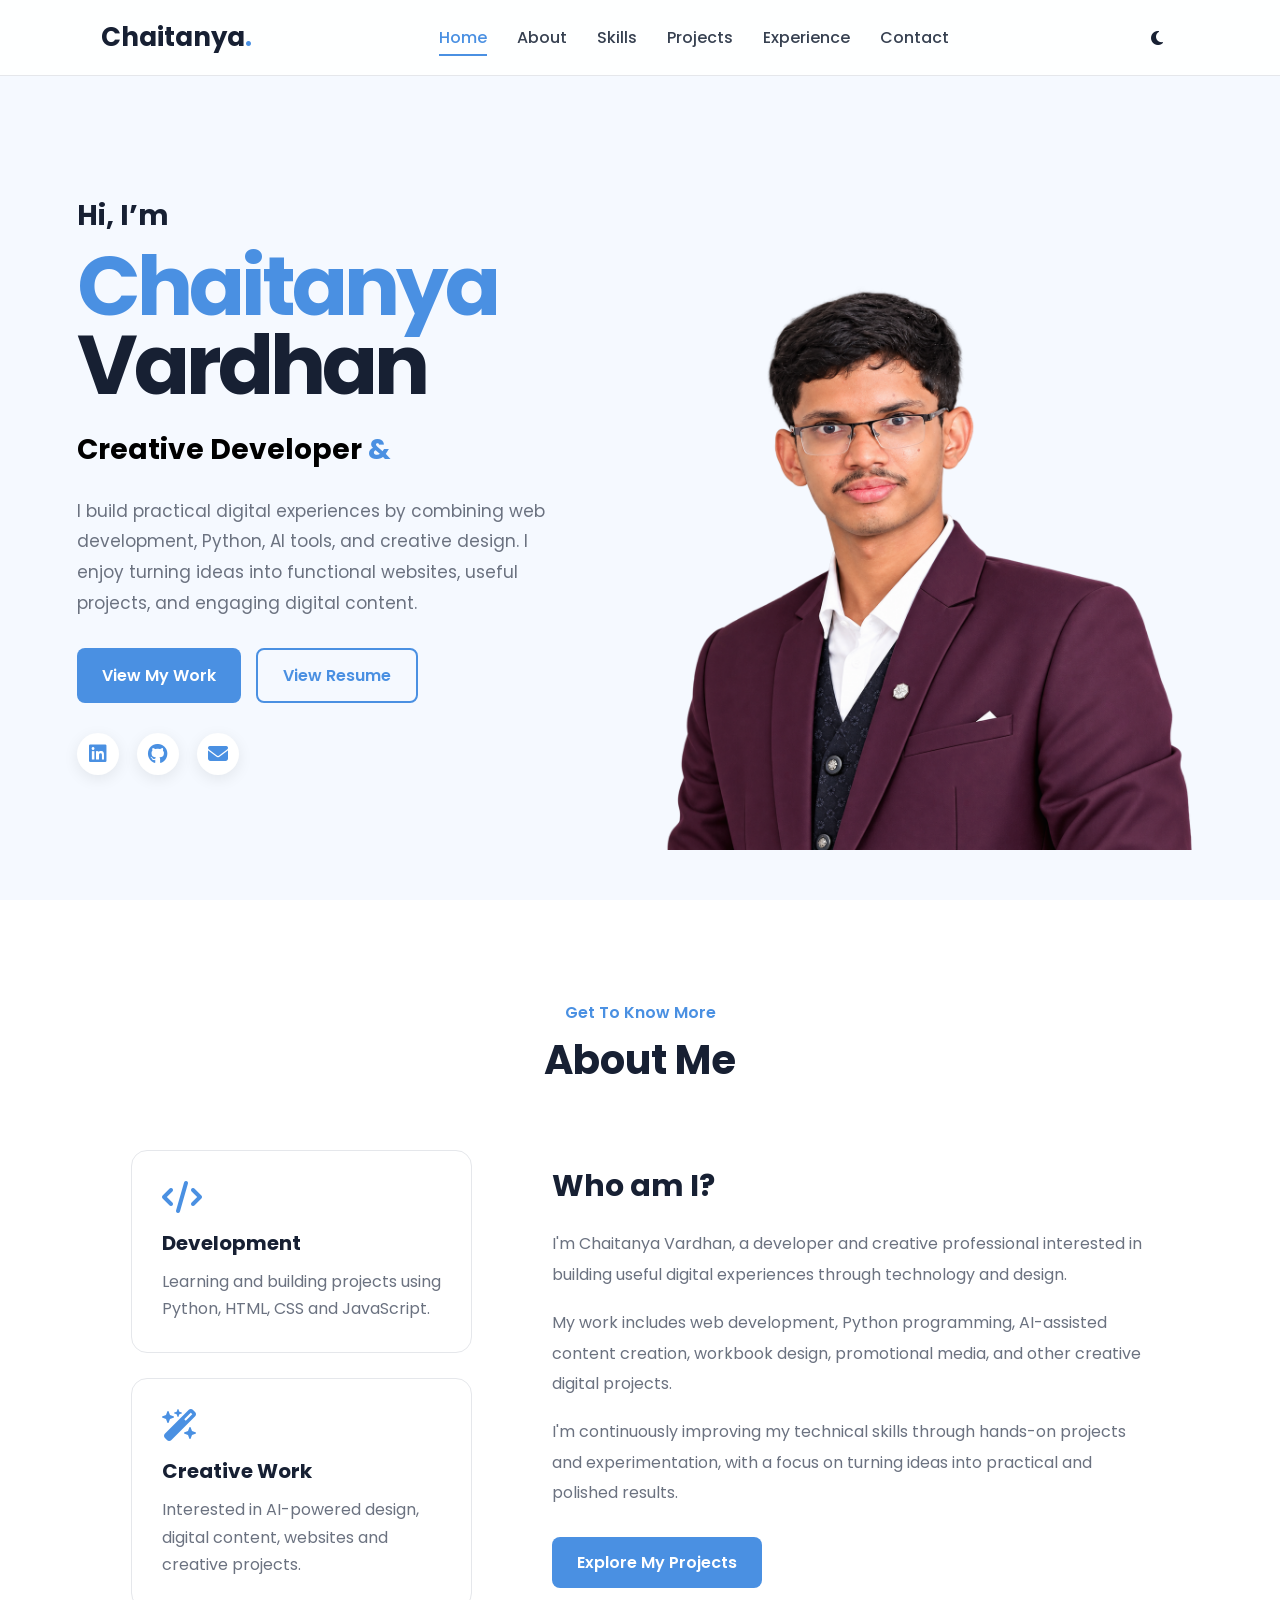
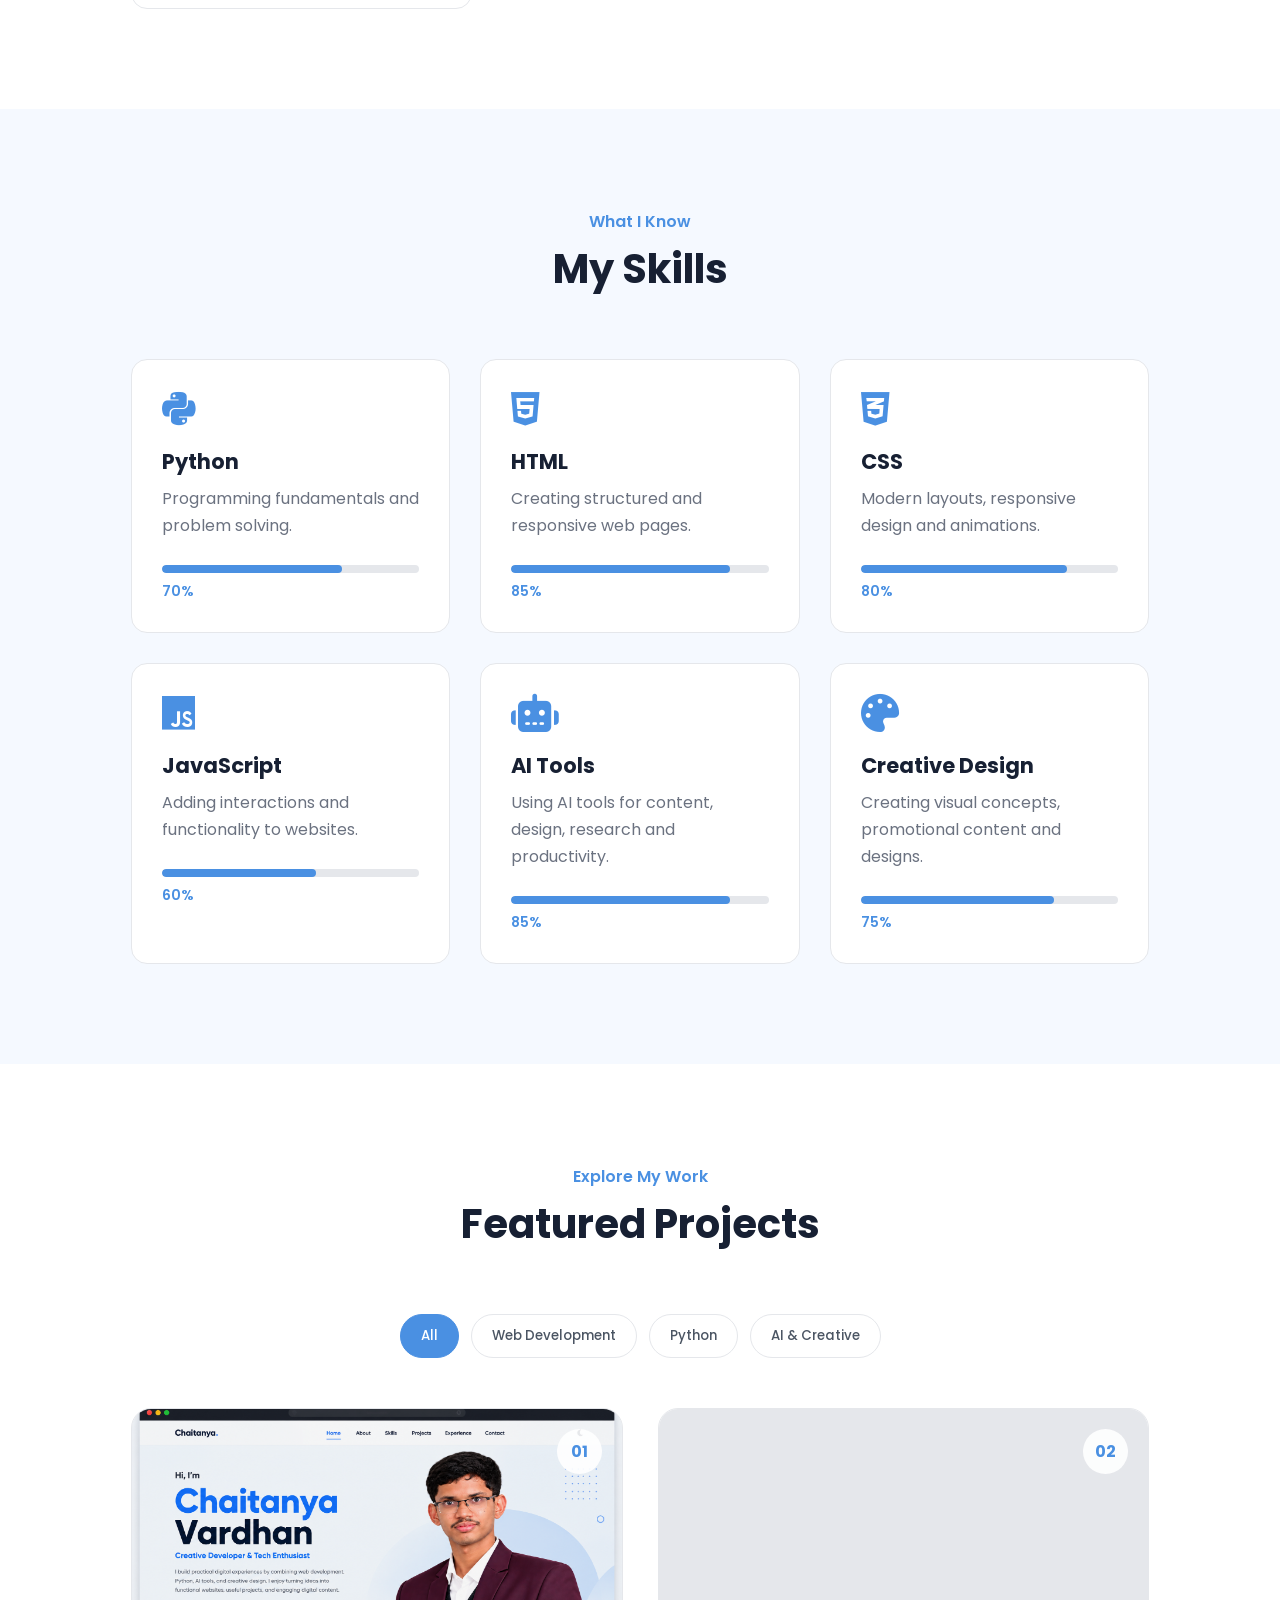
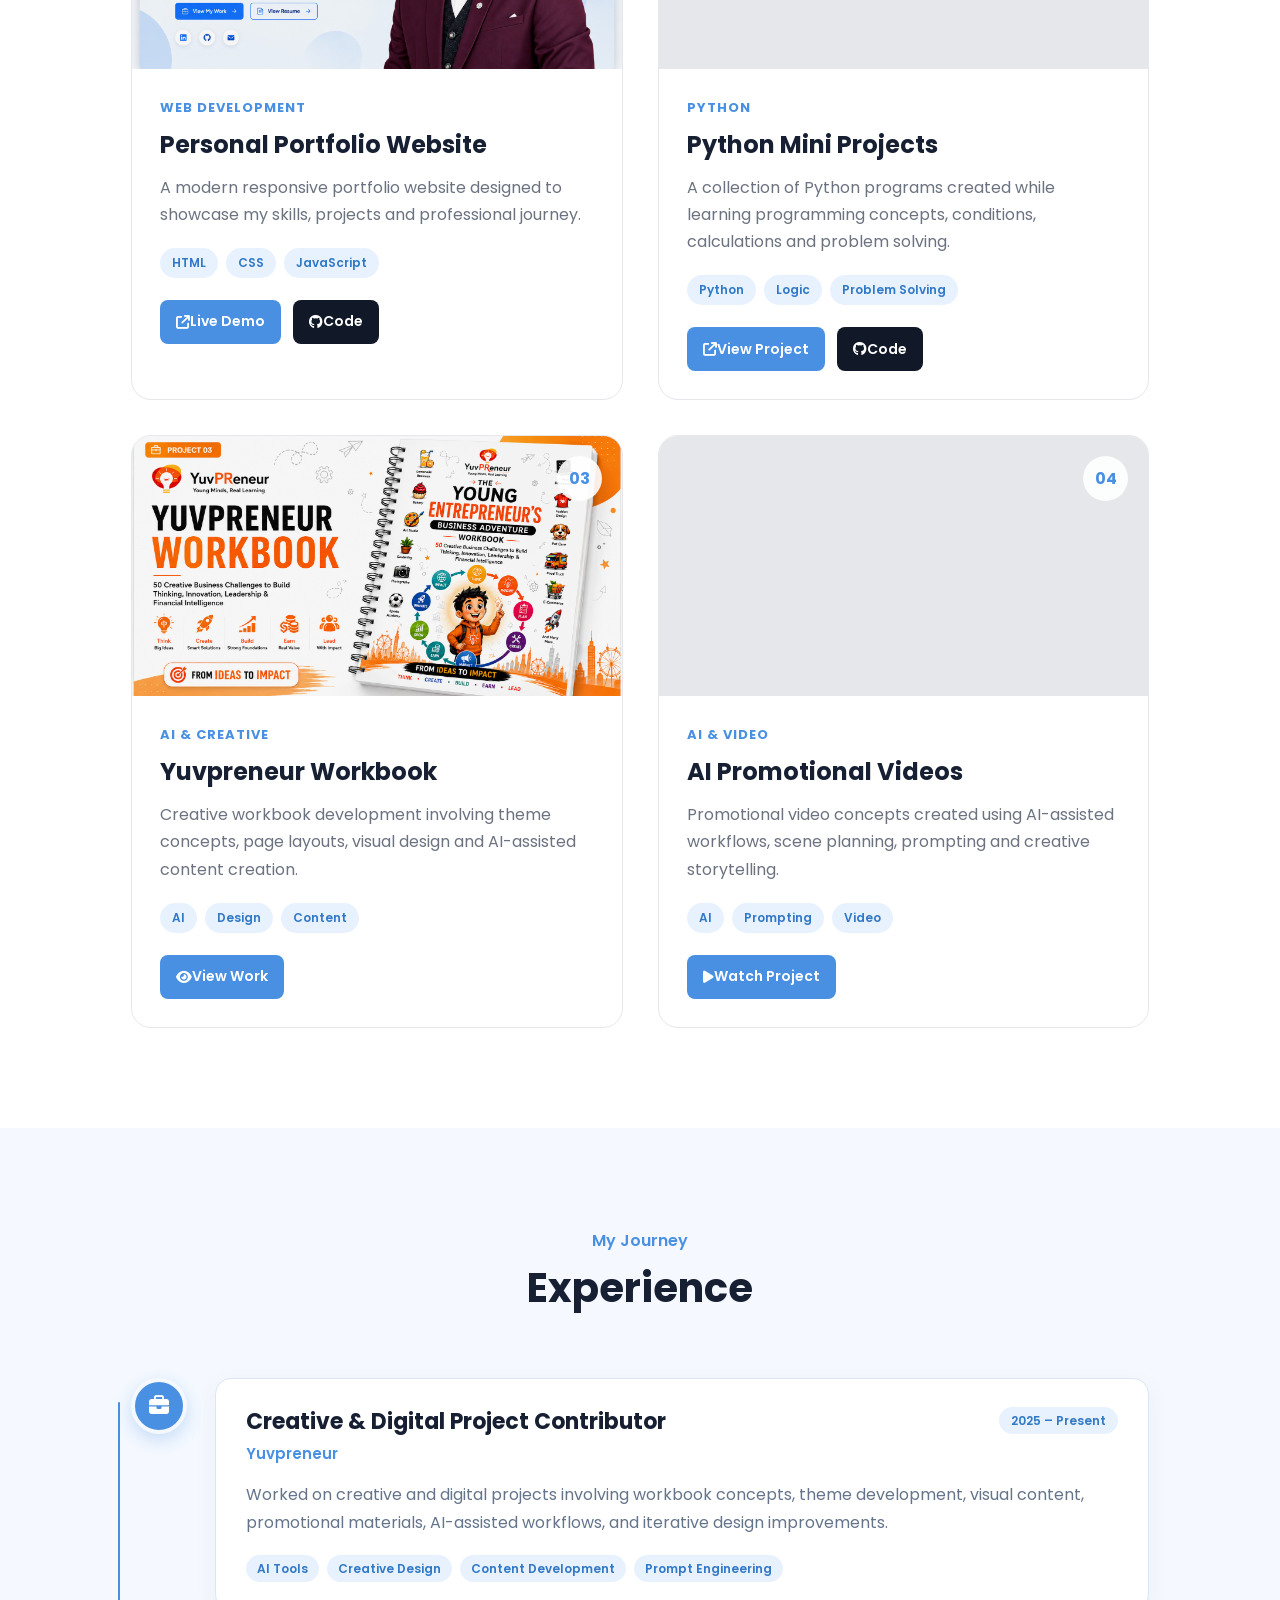
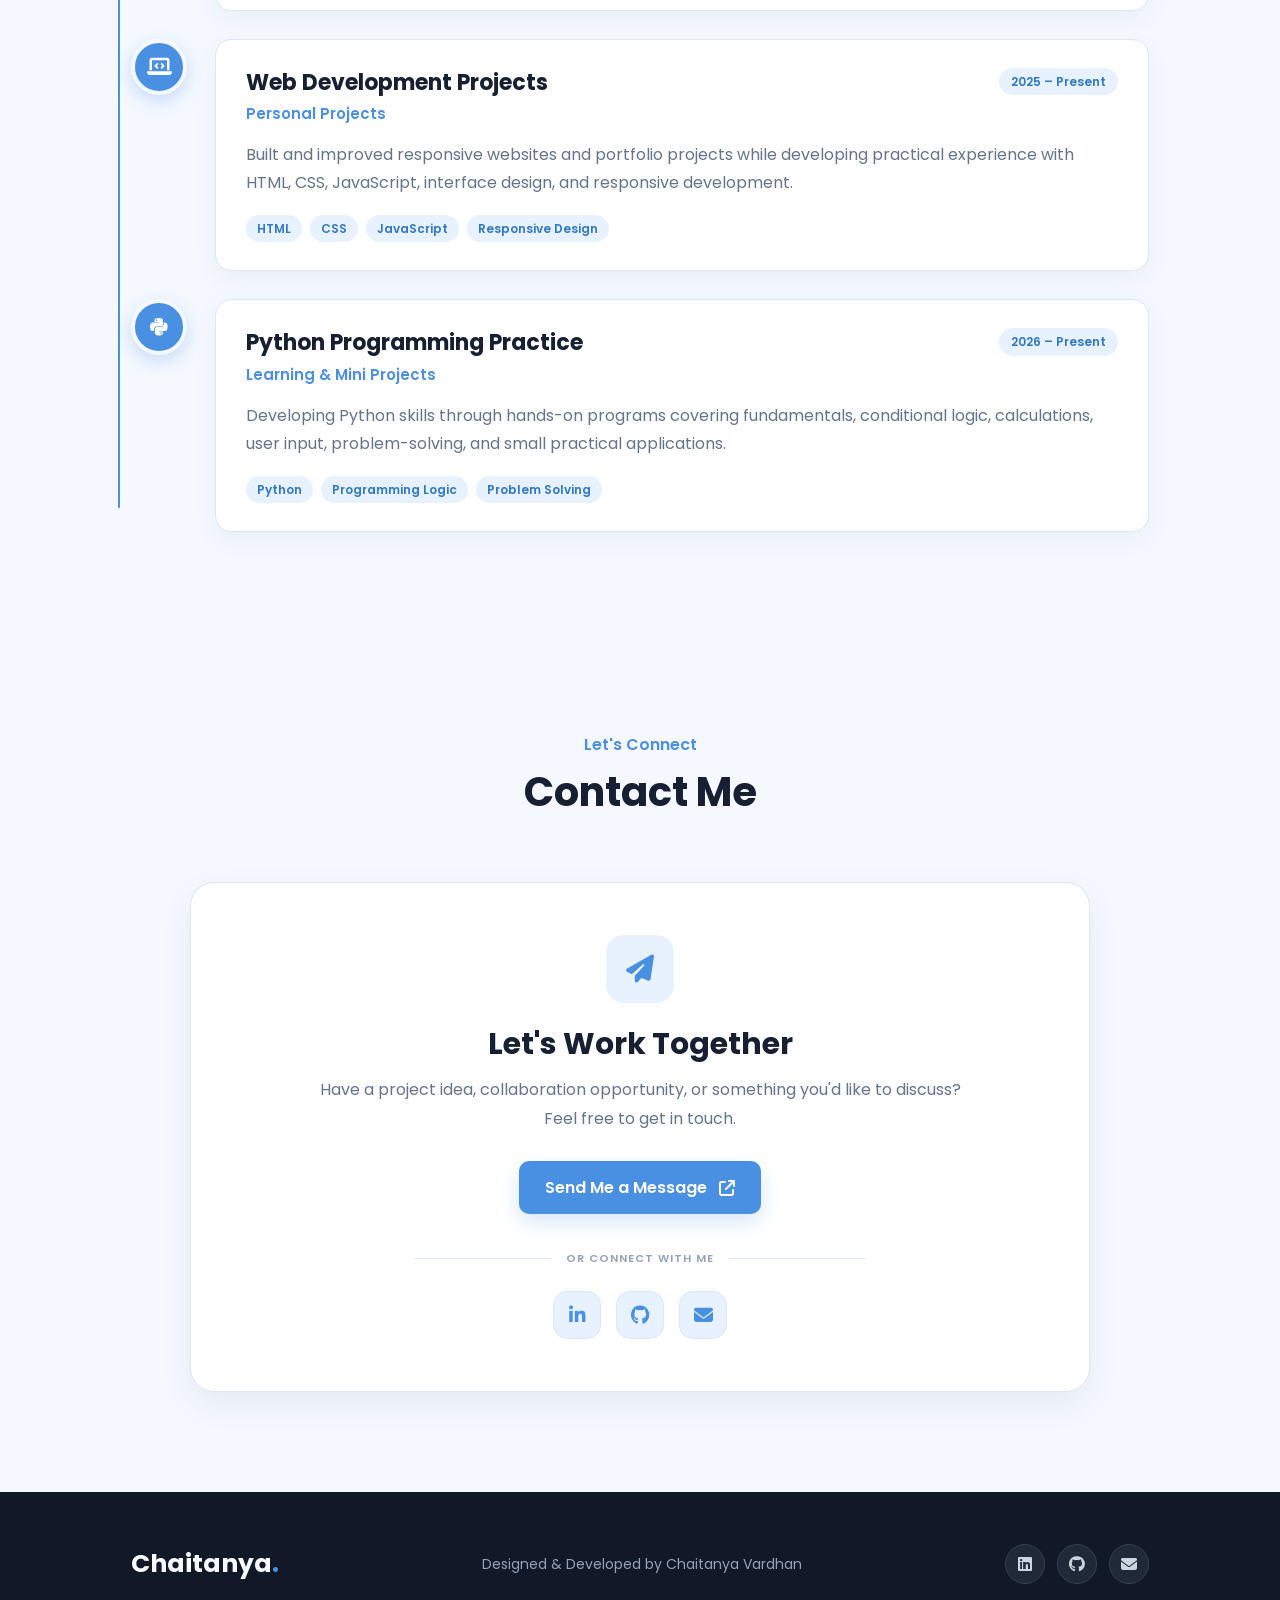
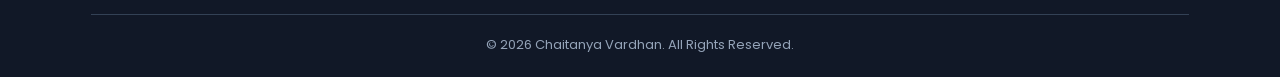
==== commit 689e5587: "Clean project and add resume" ====
--- a/index.html
+++ b/index.html
@@ -87,7 +87,7 @@
                     View My Work
                 </a>
 
-                <a href="assets/resume.pdf"
+                <a href="public/documents/my resume.pdf"
                     class="btn secondary-btn"
                     target="_blank"
                     rel="noopener noreferrer">
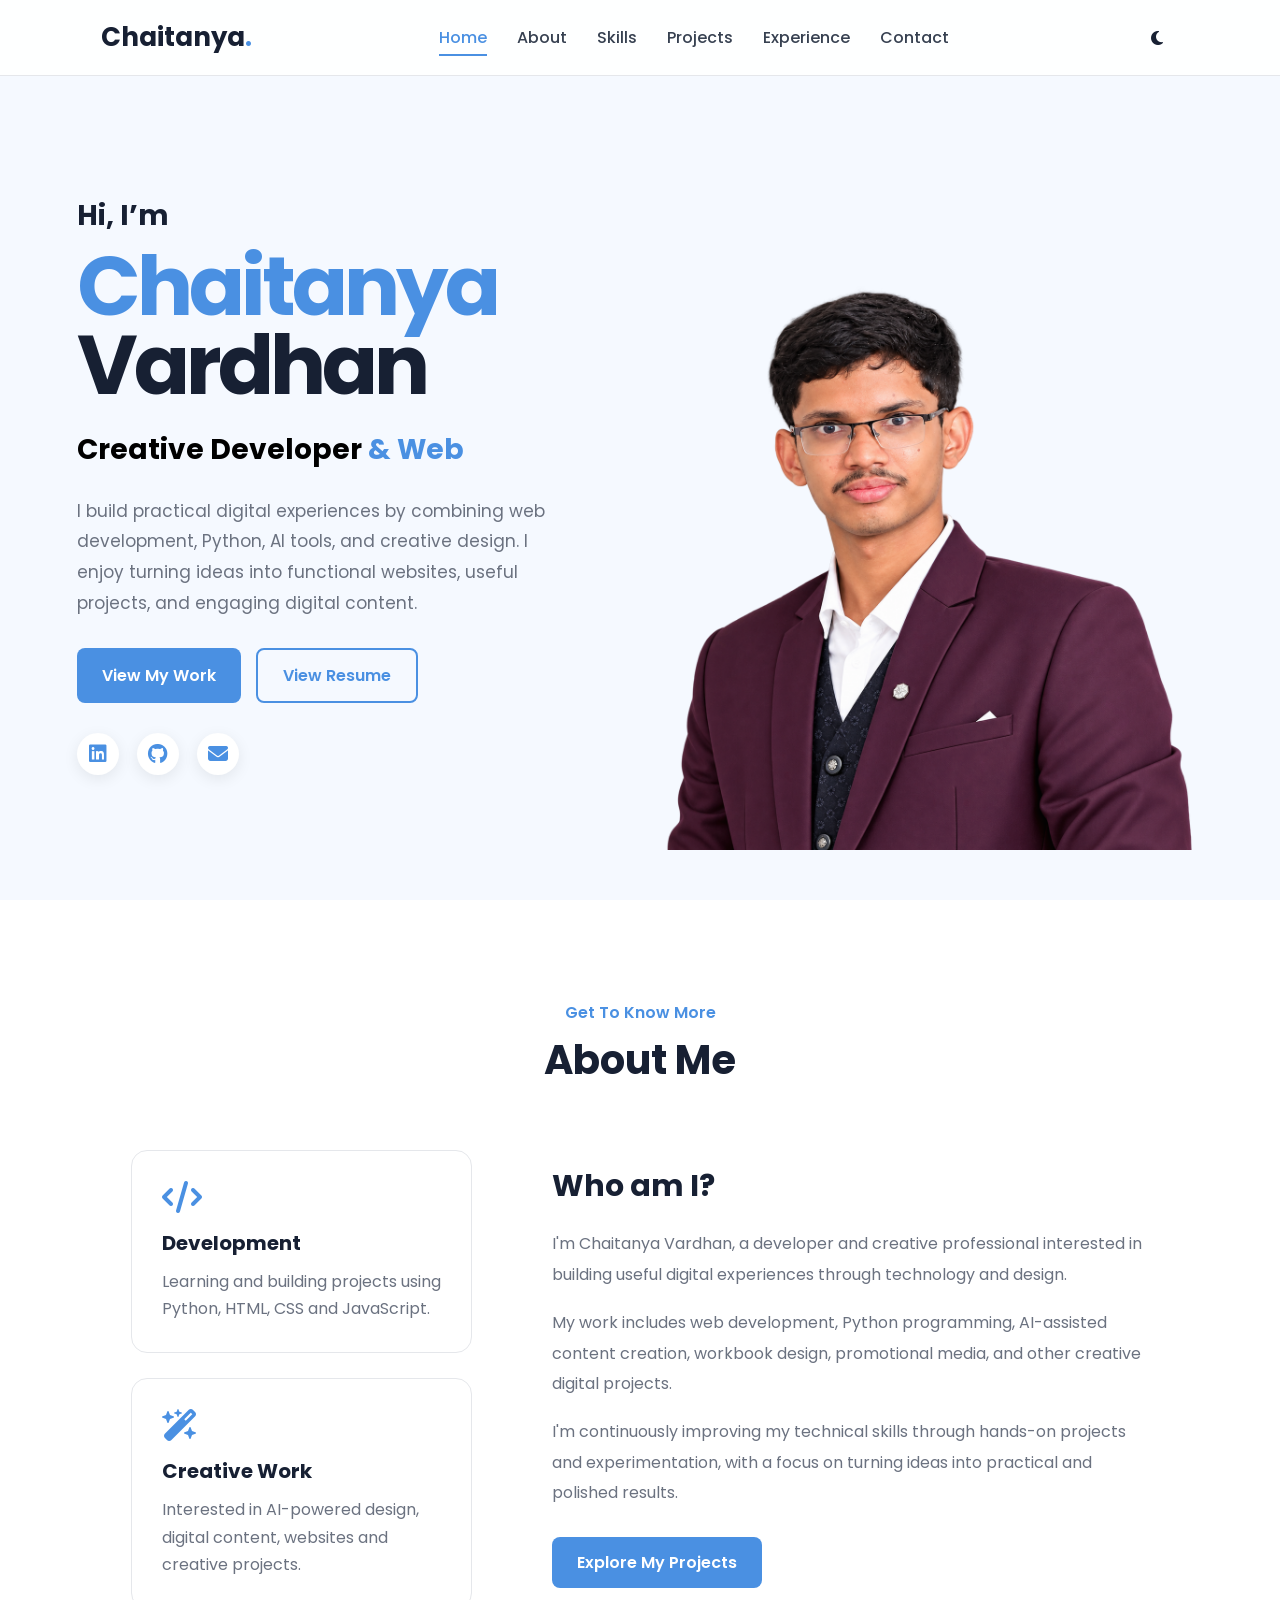
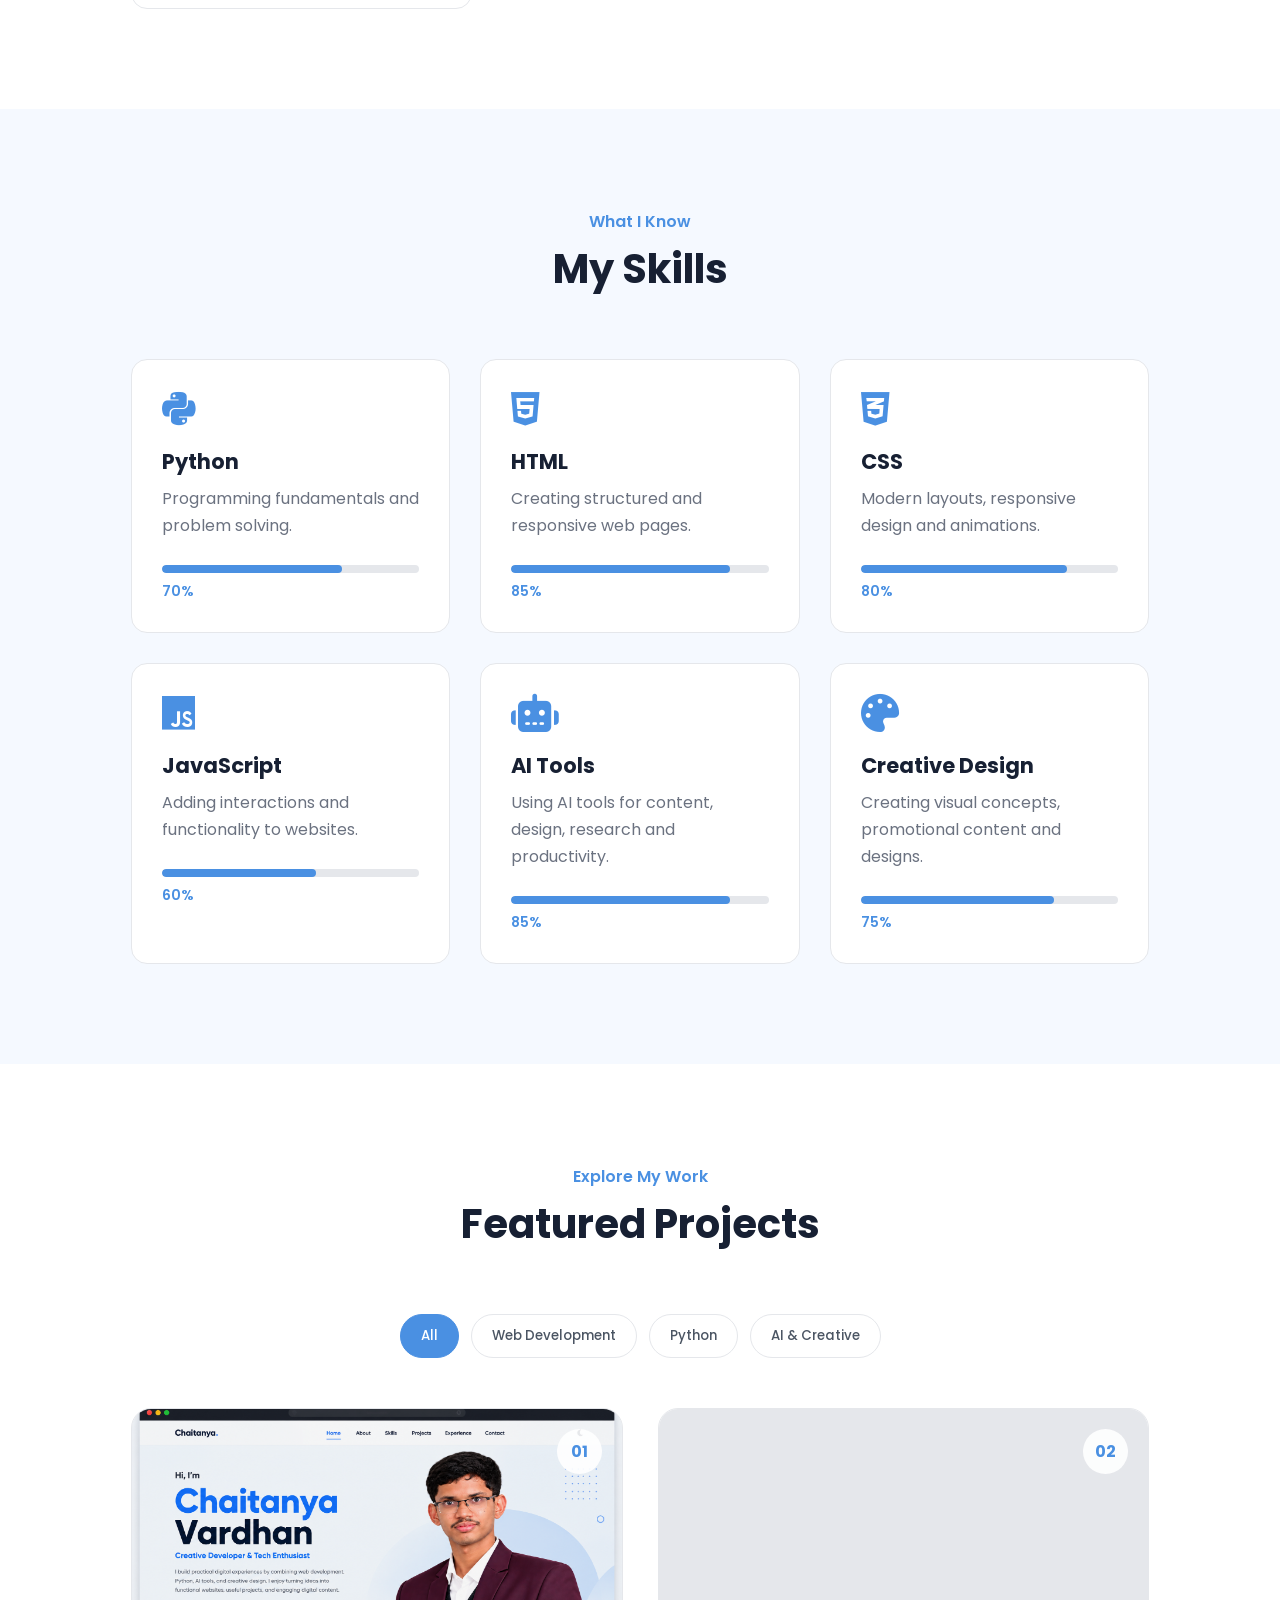
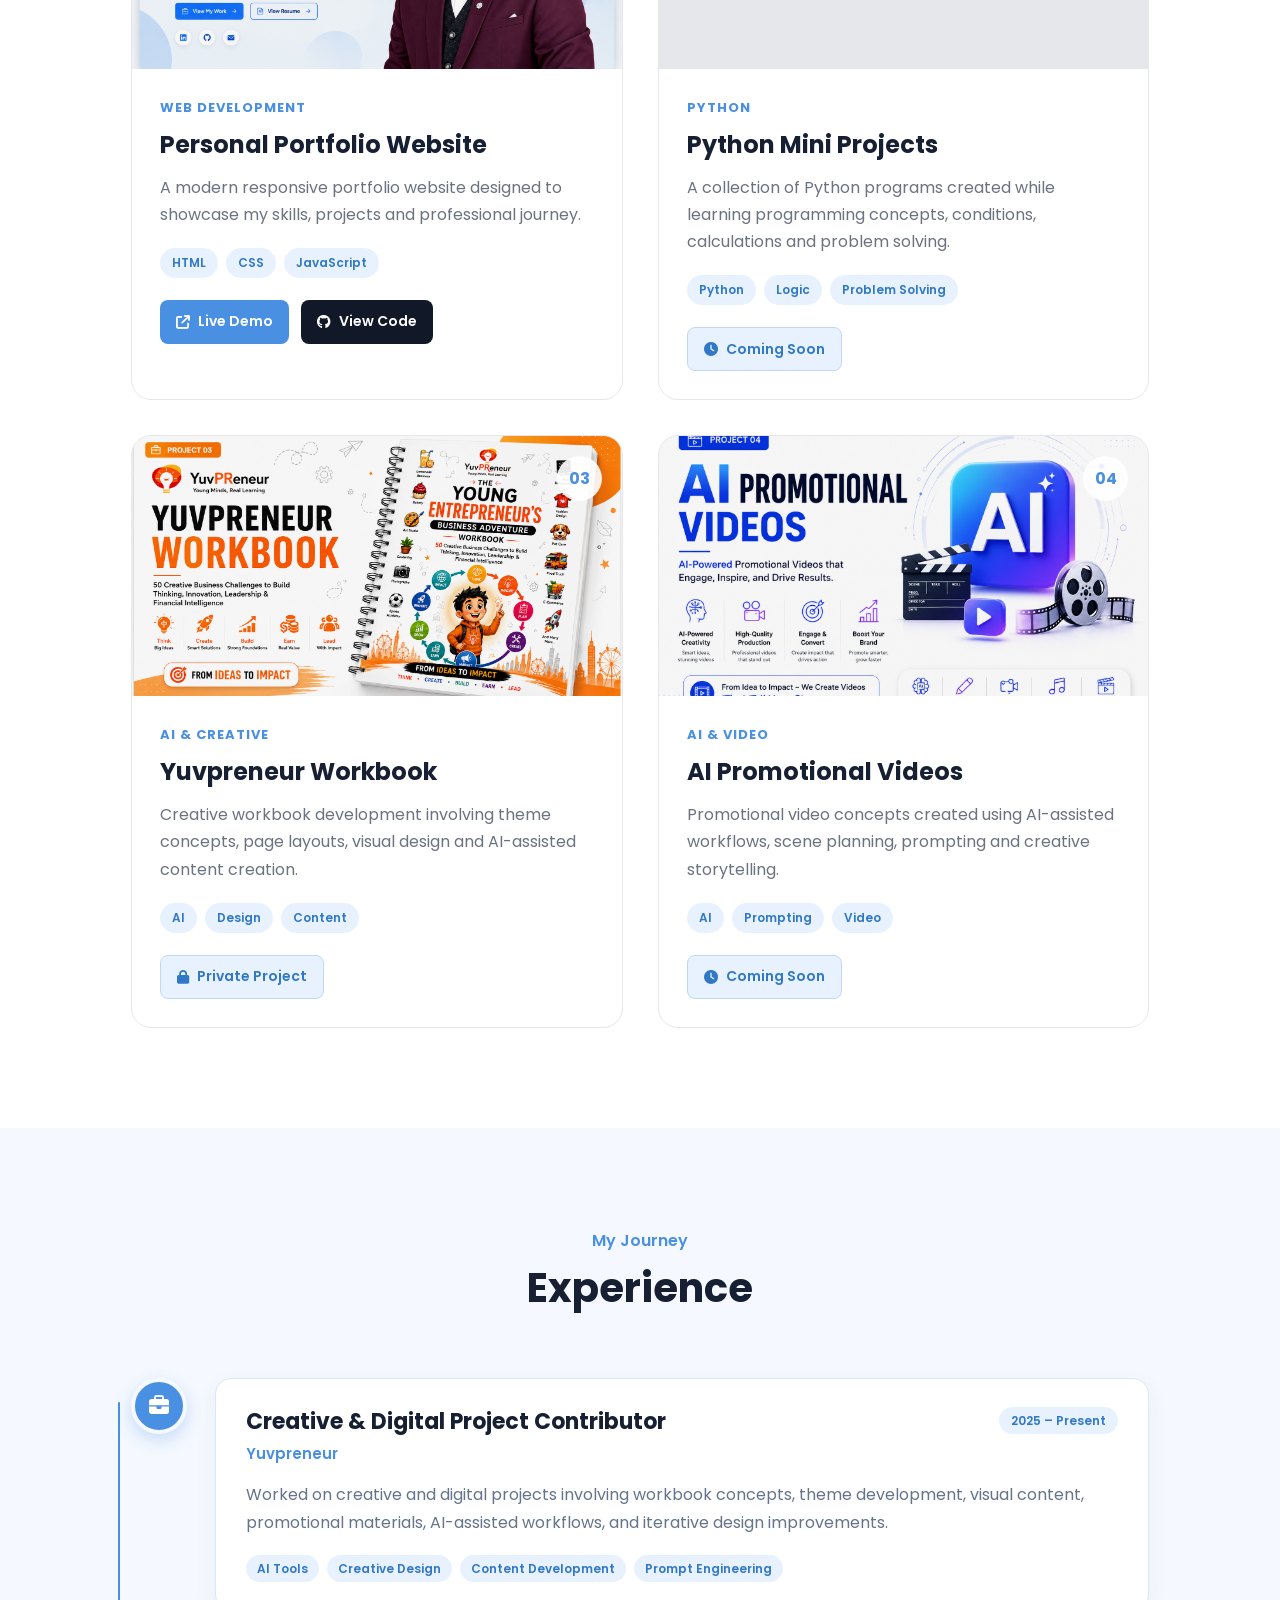
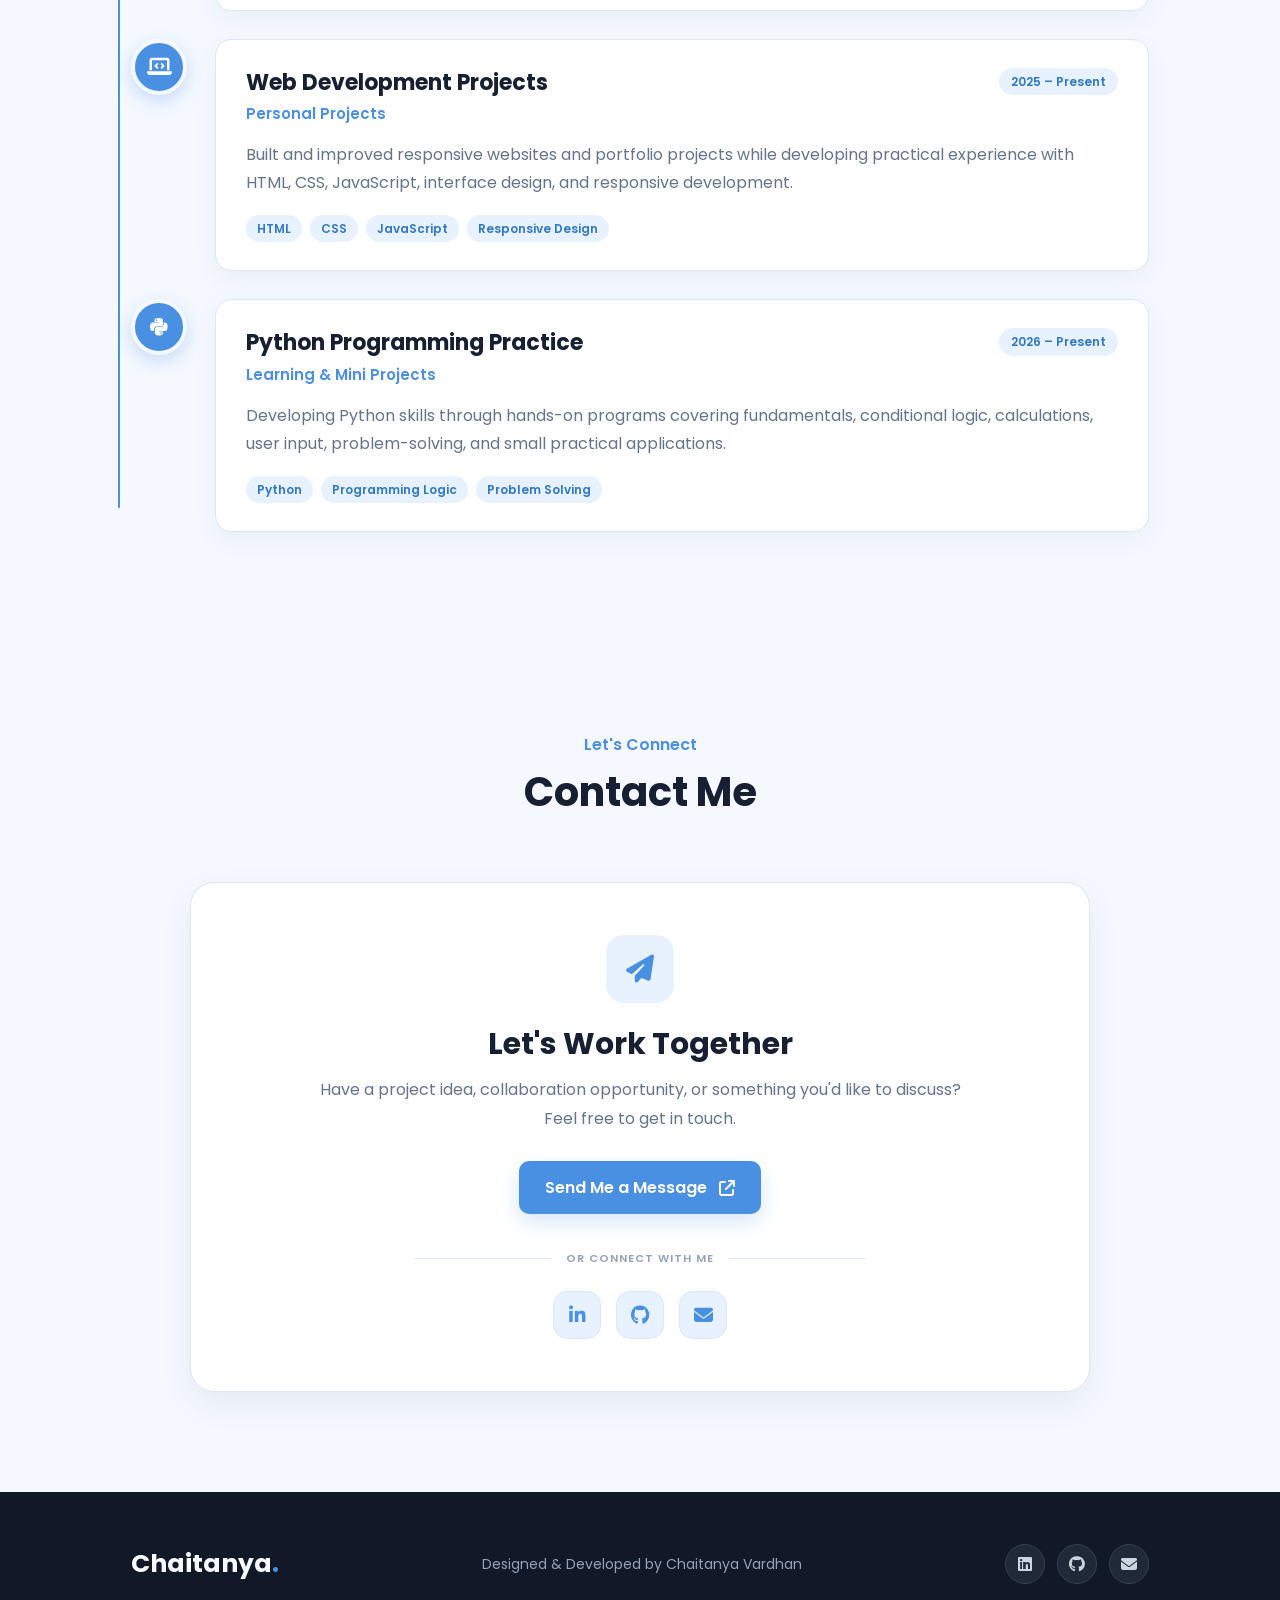
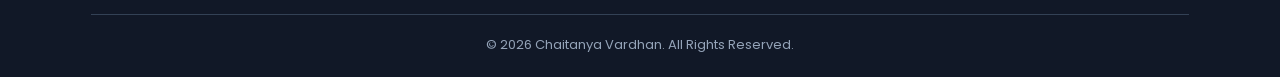
==== commit 2cb8618b: "Polish project button spacing" ====
--- a/index.html
+++ b/index.html
@@ -348,14 +348,20 @@
 
                 <div class="project-links">
 
-                    <a href="#" class="project-btn">
+                    <a href="https://chaitanyavardhanch.github.io/protfolio/"
+                       class="project-btn"
+                       target="_blank"
+                       rel="noopener noreferrer">
                         <i class="fa-solid fa-arrow-up-right-from-square"></i>
                         Live Demo
                     </a>
 
-                    <a href="#" class="project-btn github-btn">
+                    <a href="https://github.com/chaitanyavardhanch/protfolio"
+                       class="project-btn github-btn"
+                       target="_blank"
+                       rel="noopener noreferrer">
                         <i class="fa-brands fa-github"></i>
-                        Code
+                        View Code
                     </a>
 
                 </div>
@@ -397,15 +403,10 @@
 
                 <div class="project-links">
 
-                    <a href="#" class="project-btn">
-                        <i class="fa-solid fa-arrow-up-right-from-square"></i>
-                        View Project
-                    </a>
-
-                    <a href="#" class="project-btn github-btn">
-                        <i class="fa-brands fa-github"></i>
-                        Code
-                    </a>
+                    <span class="project-btn disabled-project-btn">
+                        <i class="fa-solid fa-clock"></i>
+                        Coming Soon
+                    </span>
 
                 </div>
 
@@ -446,10 +447,10 @@
 
                 <div class="project-links">
 
-                    <a href="#" class="project-btn">
-                        <i class="fa-solid fa-eye"></i>
-                        View Work
-                    </a>
+                    <span class="project-btn disabled-project-btn">
+                        <i class="fa-solid fa-lock"></i>
+                        Private Project
+                    </span>
 
                 </div>
 
@@ -490,10 +491,10 @@
 
                 <div class="project-links">
 
-                    <a href="#" class="project-btn">
-                        <i class="fa-solid fa-play"></i>
-                        Watch Project
-                    </a>
+                    <span class="project-btn disabled-project-btn">
+                        <i class="fa-solid fa-clock"></i>
+                        Coming Soon
+                    </span>
 
                 </div>
 
--- a/src/css/style.css
+++ b/src/css/style.css
@@ -3224,6 +3224,14 @@
     text-align: center;
 }
 
+.project-btn {
+    gap: 8px;
+}
+
+.project-btn i {
+    flex-shrink: 0;
+}
+
 .project-card,
 .experience-content,
 .contact-simple {
@@ -3249,6 +3257,41 @@
 body.dark-mode .theme-toggle,
 body.dark-mode .menu-toggle {
     color: #f8fafc;
+}
+
+.project-btn.disabled-project-btn {
+    background: #e8f2ff;
+    color: #3178c6;
+    border: 1px solid #bfd8f7;
+    opacity: 1;
+    font-weight: 600;
+    cursor: default;
+    pointer-events: none;
+    transform: none;
+    user-select: none;
+}
+
+.project-btn.disabled-project-btn:hover {
+    background: #e8f2ff;
+    color: #3178c6;
+    border-color: #bfd8f7;
+    transform: none;
+}
+
+.project-btn.disabled-project-btn i {
+    color: inherit;
+}
+
+.project-btn.disabled-project-btn::before {
+    display: none;
+}
+
+body.dark-mode .project-btn.disabled-project-btn,
+body.dark-mode .project-btn.disabled-project-btn:hover {
+    background: #1e293b;
+    color: #7db7f3;
+    border-color: #365b85;
+    opacity: 1;
 }
 
 @media (max-width: 1024px) {
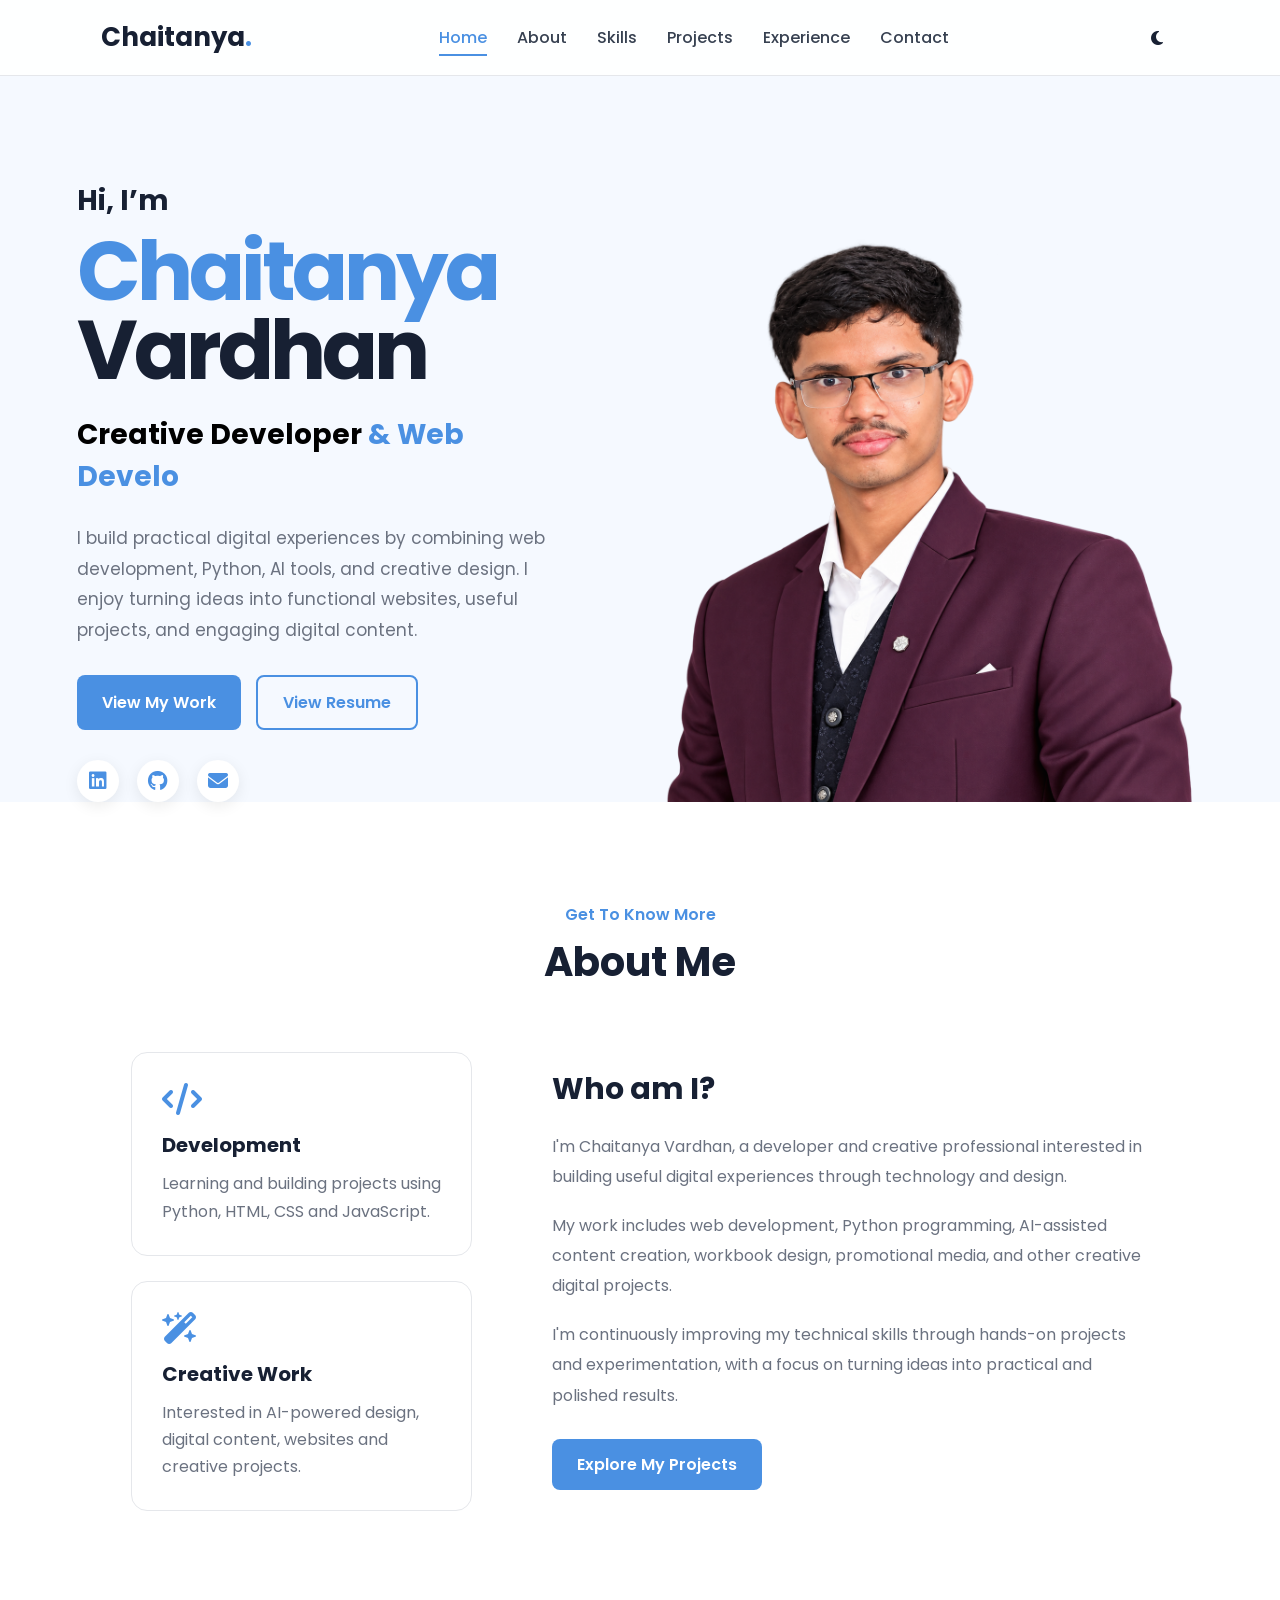
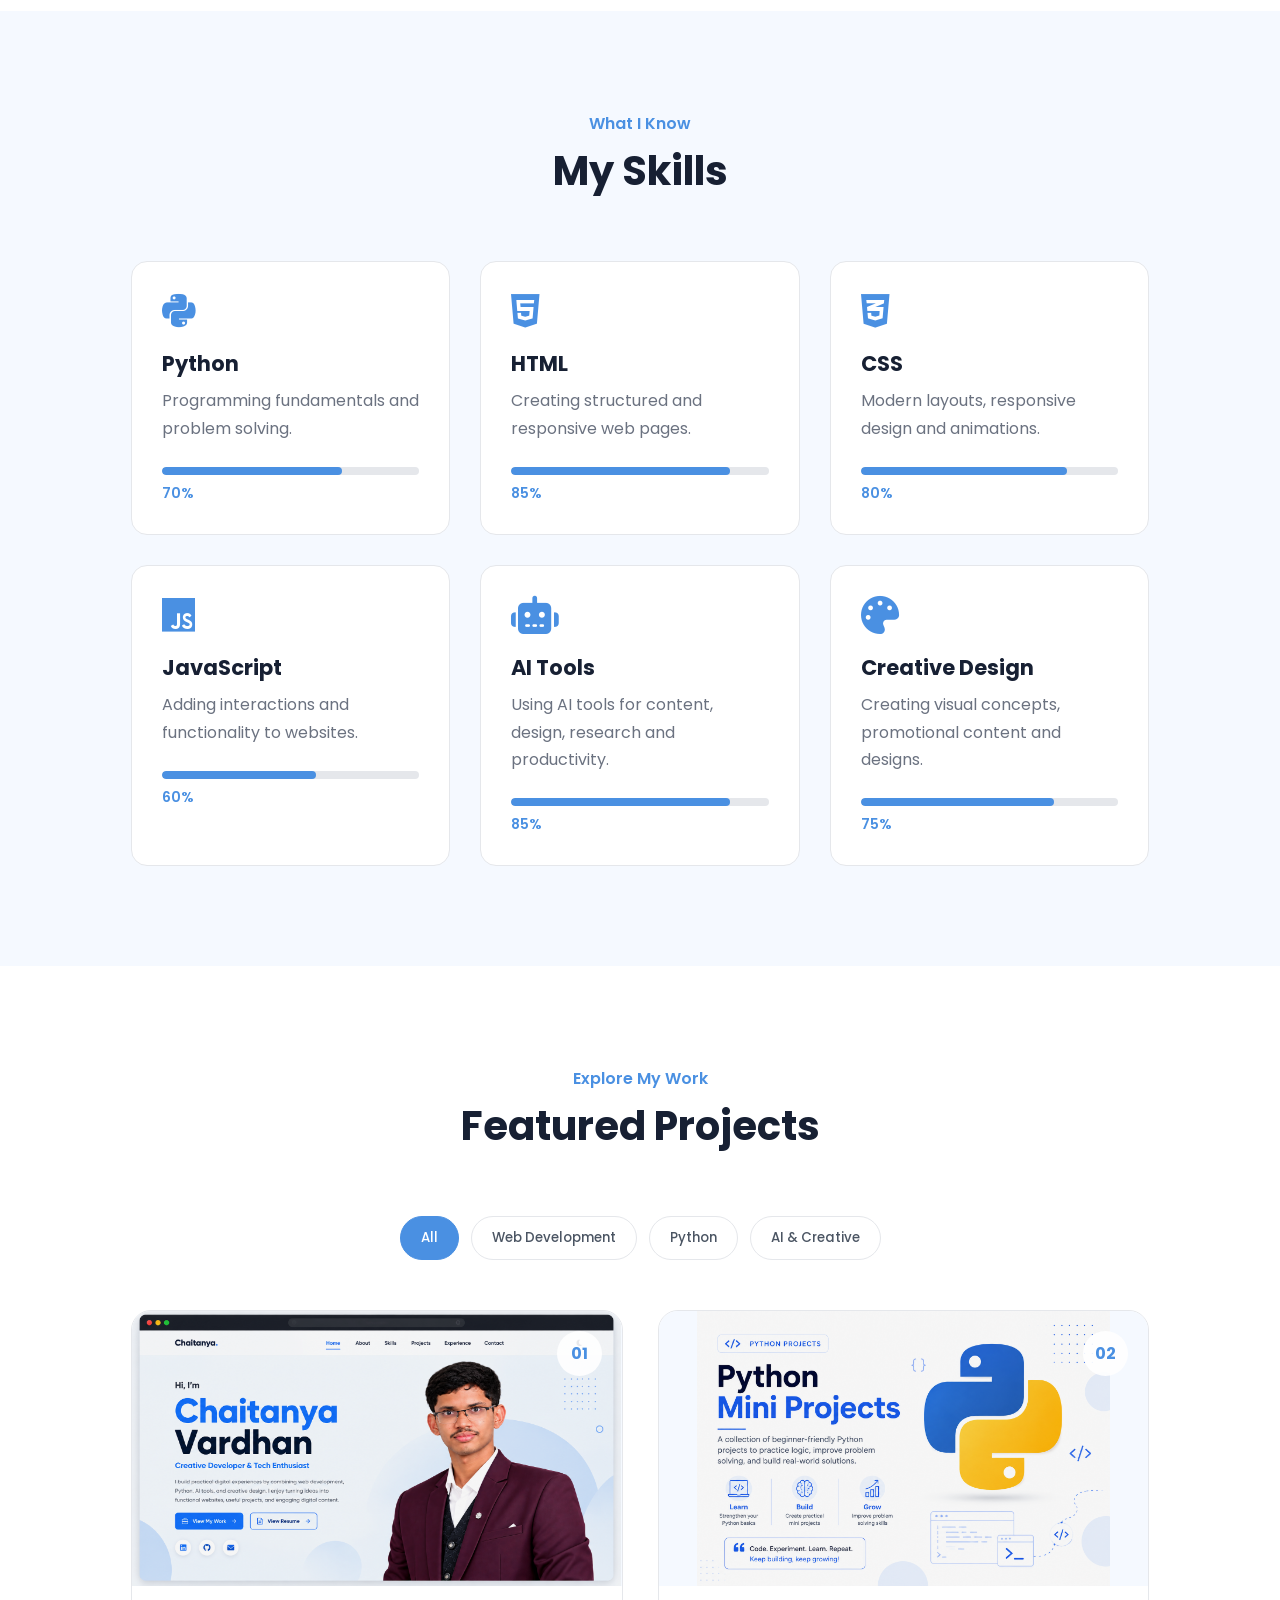
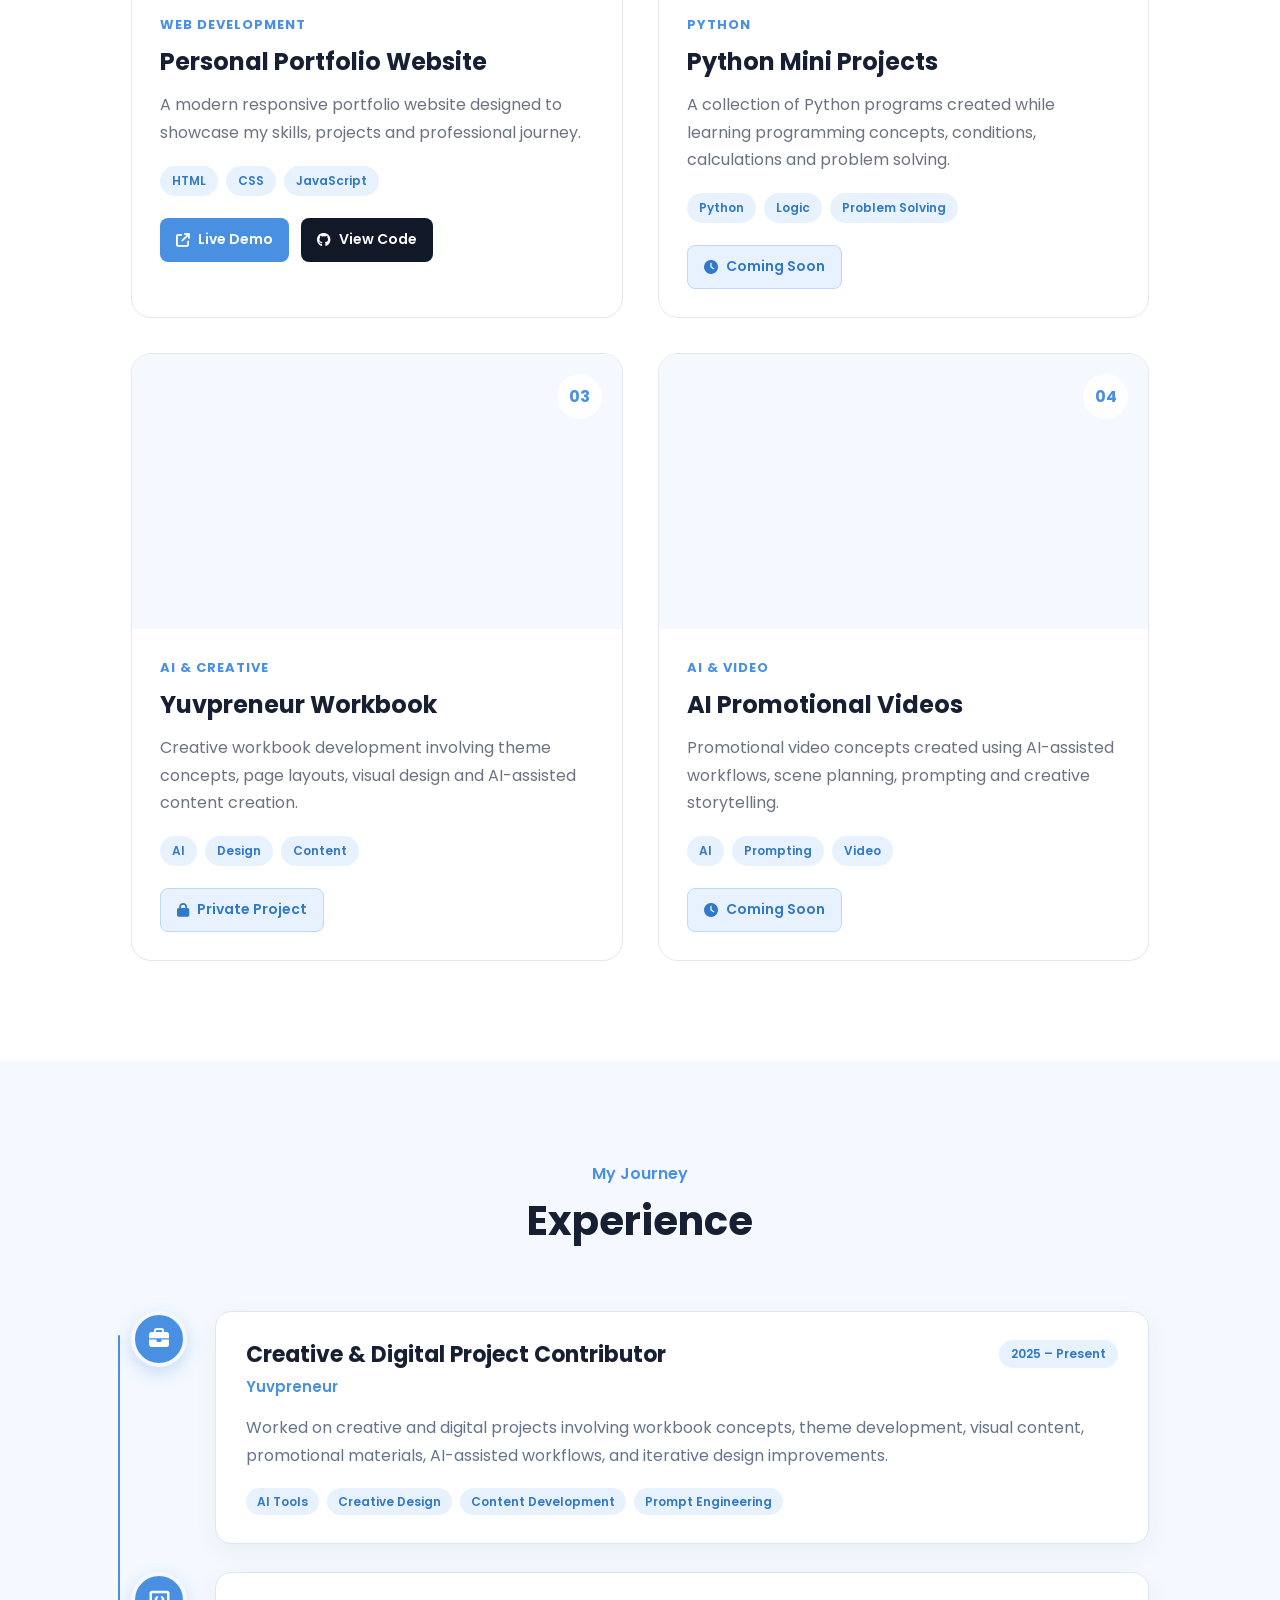
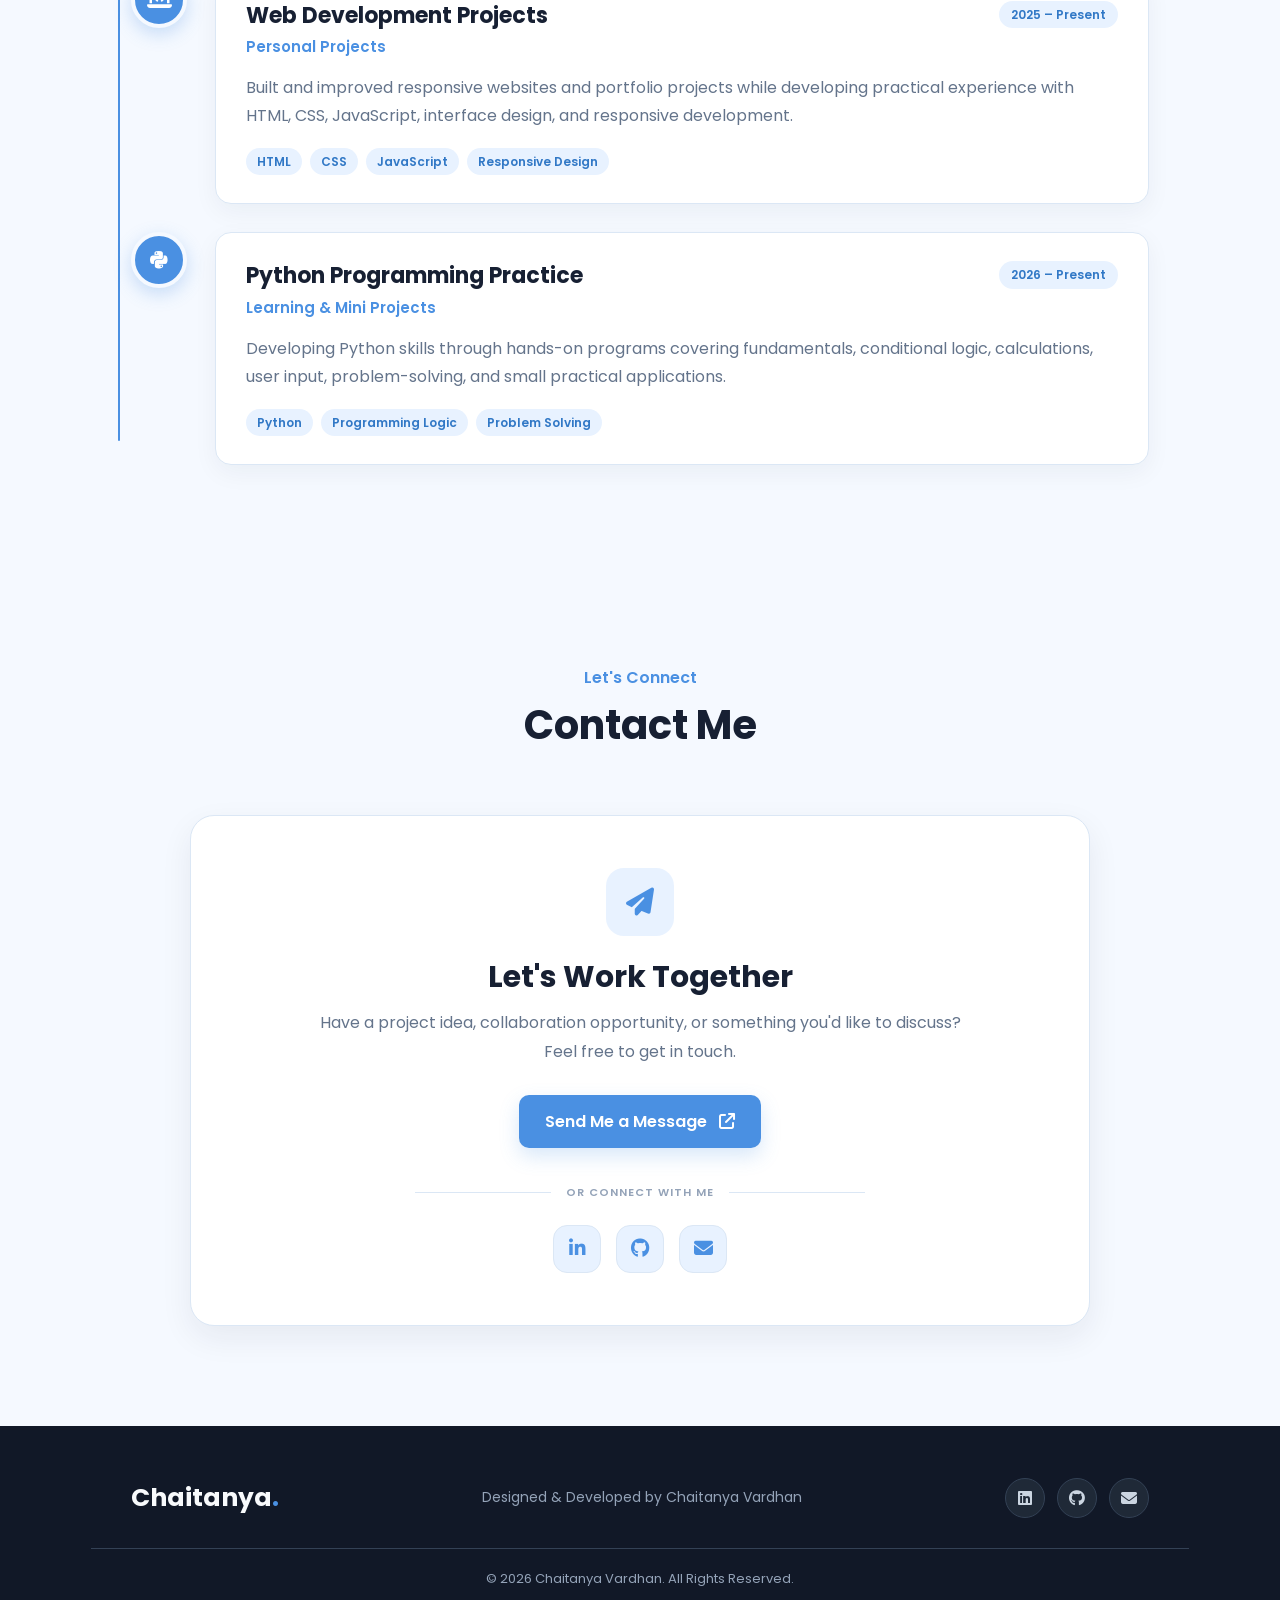
==== commit 3395cf78: "Add favicon and SEO social preview" ====
--- a/index.html
+++ b/index.html
@@ -5,7 +5,58 @@
     <meta charset="UTF-8">
     <meta name="viewport" content="width=device-width, initial-scale=1.0">
 
-    <title>Chaitanya Vardhan | Portfolio</title>
+    <title>Chaitanya Vardhan | Developer &amp; AI Enthusiast</title>
+
+    <meta
+        name="description"
+        content="Portfolio of Chaitanya Vardhan — developer, AI enthusiast, and creative professional working on web development, Python, AI-assisted projects, and digital experiences."
+    >
+    <meta
+        name="keywords"
+        content="Chaitanya Vardhan, Web Developer, Python Developer, AI Enthusiast, Creative Developer, Portfolio, HTML, CSS, JavaScript, Python, AI Projects"
+    >
+    <meta name="author" content="Chaitanya Vardhan">
+    <meta name="robots" content="index, follow">
+    <meta name="theme-color" content="#4A90E2">
+
+    <link
+        rel="canonical"
+        href="https://chaitanyavardhanch.github.io/protfolio/"
+    >
+    <link rel="icon" type="image/png" href="public/images/favicon.png">
+    <link rel="apple-touch-icon" href="public/images/favicon.png">
+
+    <meta property="og:type" content="website">
+    <meta
+        property="og:title"
+        content="Chaitanya Vardhan | Developer &amp; AI Enthusiast"
+    >
+    <meta
+        property="og:description"
+        content="Explore my portfolio, projects, skills, experience, and creative work in web development, Python, AI, and digital design."
+    >
+    <meta
+        property="og:url"
+        content="https://chaitanyavardhanch.github.io/protfolio/"
+    >
+    <meta
+        property="og:image"
+        content="https://chaitanyavardhanch.github.io/protfolio/public/images/social-preview.png"
+    >
+
+    <meta name="twitter:card" content="summary_large_image">
+    <meta
+        name="twitter:title"
+        content="Chaitanya Vardhan | Developer &amp; AI Enthusiast"
+    >
+    <meta
+        name="twitter:description"
+        content="Developer, AI enthusiast, and creative professional building modern digital experiences."
+    >
+    <meta
+        name="twitter:image"
+        content="https://chaitanyavardhanch.github.io/protfolio/public/images/social-preview.png"
+    >
 
     <link rel="stylesheet" href="src/css/style.css">
 
--- a/src/css/style.css
+++ b/src/css/style.css
@@ -128,7 +128,7 @@
 
     margin: auto;
 
-    padding: 120px 30px 50px;
+    padding: 180px 30px 50px;
 
     display: flex;
 
@@ -867,14 +867,14 @@
 /* Project Image */
 
 .project-image {
-
-    height: 260px;
-
+    width: 100%;
+    aspect-ratio: 16 / 9;
     overflow: hidden;
-
     position: relative;
-
-    background: #e5e7eb;
+    display: flex;
+    align-items: center;
+    justify-content: center;
+    background: #f5f9ff;
 }
 
 
@@ -883,10 +883,15 @@
     width: 100%;
 
     height: 100%;
-
-    object-fit: cover;
+    object-fit: contain;
+    object-position: center;
+    display: block;
 
     transition: 0.5s;
+}
+
+body.dark-mode .project-image {
+    background: #111827;
 }
 
 
@@ -1069,13 +1074,6 @@
 
 
 @media(max-width: 500px) {
-
-    .project-image {
-
-        height: 210px;
-
-    }
-
     .project-content {
 
         padding: 22px;
@@ -2215,8 +2213,7 @@
 .project-card:hover .project-image img {
 
     filter: brightness(1.03);
-
-    transform: scale(1.05);
+    transform: none;
 }
 
 
@@ -2442,9 +2439,10 @@
 ========================= */
 
 .hero {
-    min-height: 100vh;
+    min-height: auto;
     padding-left: 0;
     padding-right: 0;
+    padding-bottom: 0;
 
     gap: 80px;
 }
@@ -3301,6 +3299,14 @@
 
     .hero {
         gap: 36px;
+        padding-top: 160px;
+    }
+
+    .hero-image img {
+        width: min(380px, 42vw);
+        max-height: none;
+        object-fit: contain;
+        object-position: center bottom;
     }
 }
 
@@ -3308,7 +3314,8 @@
     .hero {
         min-height: auto;
         gap: 32px;
-        padding-bottom: 80px;
+        padding-top: 150px;
+        padding-bottom: 0;
     }
 
     .hero-content {
@@ -3321,10 +3328,28 @@
 
     .hero-image img {
         width: min(360px, 80vw);
+        max-height: none;
+        object-fit: contain;
+        object-position: center bottom;
     }
 
     .nav-links a::after {
         bottom: 6px;
+    }
+}
+
+@media (max-width: 768px) {
+    .hero-image {
+        width: 100%;
+        justify-content: center;
+    }
+
+    .hero-image img {
+        width: min(300px, 78vw);
+        height: auto;
+        max-height: none;
+        object-fit: contain;
+        object-position: center bottom;
     }
 }
 
@@ -3361,6 +3386,10 @@
 }
 
 @media (max-width: 480px) {
+    .hero-image img {
+        width: min(260px, 74vw);
+    }
+
     .hero-buttons {
         width: min(100%, 320px);
         margin-left: auto;
@@ -3404,6 +3433,167 @@
 
     .contact-divider {
         font-size: 10px;
+    }
+}
+
+/* Final tablet hero: preserve the desktop hierarchy at a smaller scale. */
+@media (min-width: 768px) and (max-width: 1024px) {
+    .hero {
+        flex-direction: row;
+        align-items: flex-end;
+        gap: 36px;
+        padding-top: 130px;
+        padding-bottom: 0;
+        text-align: left;
+    }
+
+    .hero-content {
+        flex: 1 1 58%;
+        width: auto;
+    }
+
+    .hero h1 {
+        font-size: clamp(3.25rem, 7vw, 4.5rem);
+        letter-spacing: -2px;
+    }
+
+    .hero h2 {
+        min-height: auto;
+        font-size: clamp(1.15rem, 2.4vw, 1.5rem);
+        width: 100%;
+        max-width: 100%;
+        white-space: normal;
+        overflow: visible;
+        line-height: 1.35;
+    }
+
+    .hero h2 #typing {
+        white-space: normal;
+        max-width: 100%;
+        overflow: visible;
+    }
+
+    .hero-description {
+        margin-left: 0;
+        margin-right: 0;
+    }
+
+    .hero-buttons,
+    .social-links {
+        justify-content: flex-start;
+    }
+
+    .hero-image {
+        flex: 1 1 42%;
+        width: auto;
+        align-self: flex-end;
+        justify-content: center;
+        margin: 0;
+    }
+
+    .hero-image img {
+        width: clamp(340px, 39vw, 380px);
+        height: auto;
+        max-height: none;
+        object-fit: contain;
+        object-position: center bottom;
+    }
+}
+
+/* Final mobile hero: portrait first, followed by the content. */
+@media (max-width: 767.98px) {
+    .hero {
+        flex-direction: column-reverse;
+        align-items: center;
+        gap: 0;
+        width: 100%;
+        max-width: none;
+        padding-left: 8px;
+        padding-right: 8px;
+        padding-top: 110px;
+        padding-bottom: 0;
+        text-align: center;
+    }
+
+    .hero-content {
+        width: 100%;
+    }
+
+    .hero h1 {
+        font-size: clamp(2.45rem, 12.5vw, 3.5rem);
+        letter-spacing: -1.5px;
+    }
+
+    .hero h1 span {
+        display: block;
+    }
+
+    .hero h2 {
+        width: 100%;
+        max-width: 100%;
+        min-height: 2.7em;
+        margin-bottom: 30px;
+        font-size: clamp(1.25rem, 5vw, 1.6rem);
+        line-height: 1.35;
+        white-space: normal;
+        overflow: visible;
+        overflow-wrap: normal;
+        word-break: normal;
+    }
+
+    .hero h2 .hero-role-primary {
+        display: inline-block;
+    }
+
+    .hero h2 #typing {
+        display: inline;
+        max-width: 100%;
+        white-space: normal;
+        overflow: visible;
+        overflow-wrap: normal;
+        word-break: normal;
+    }
+
+    .hero-description {
+        margin-left: auto;
+        margin-right: auto;
+        margin-bottom: 28px;
+    }
+
+    .hero-buttons {
+        justify-content: center;
+        margin-bottom: 26px;
+    }
+
+    .social-links {
+        justify-content: center;
+    }
+
+    .hero-image {
+        flex: none;
+        width: 100%;
+        max-width: none;
+        align-self: center;
+        justify-content: center;
+        margin: 0 auto 20px;
+    }
+
+    .hero-image img {
+        width: min(380px, 92vw);
+        height: auto;
+        max-height: none;
+        object-fit: contain;
+        object-position: center bottom;
+    }
+}
+
+@media (max-width: 480px) {
+    .hero h2 {
+        font-size: clamp(1.1rem, 5vw, 1.35rem);
+    }
+
+    .hero-image img {
+        width: min(340px, 94vw);
     }
 }
 
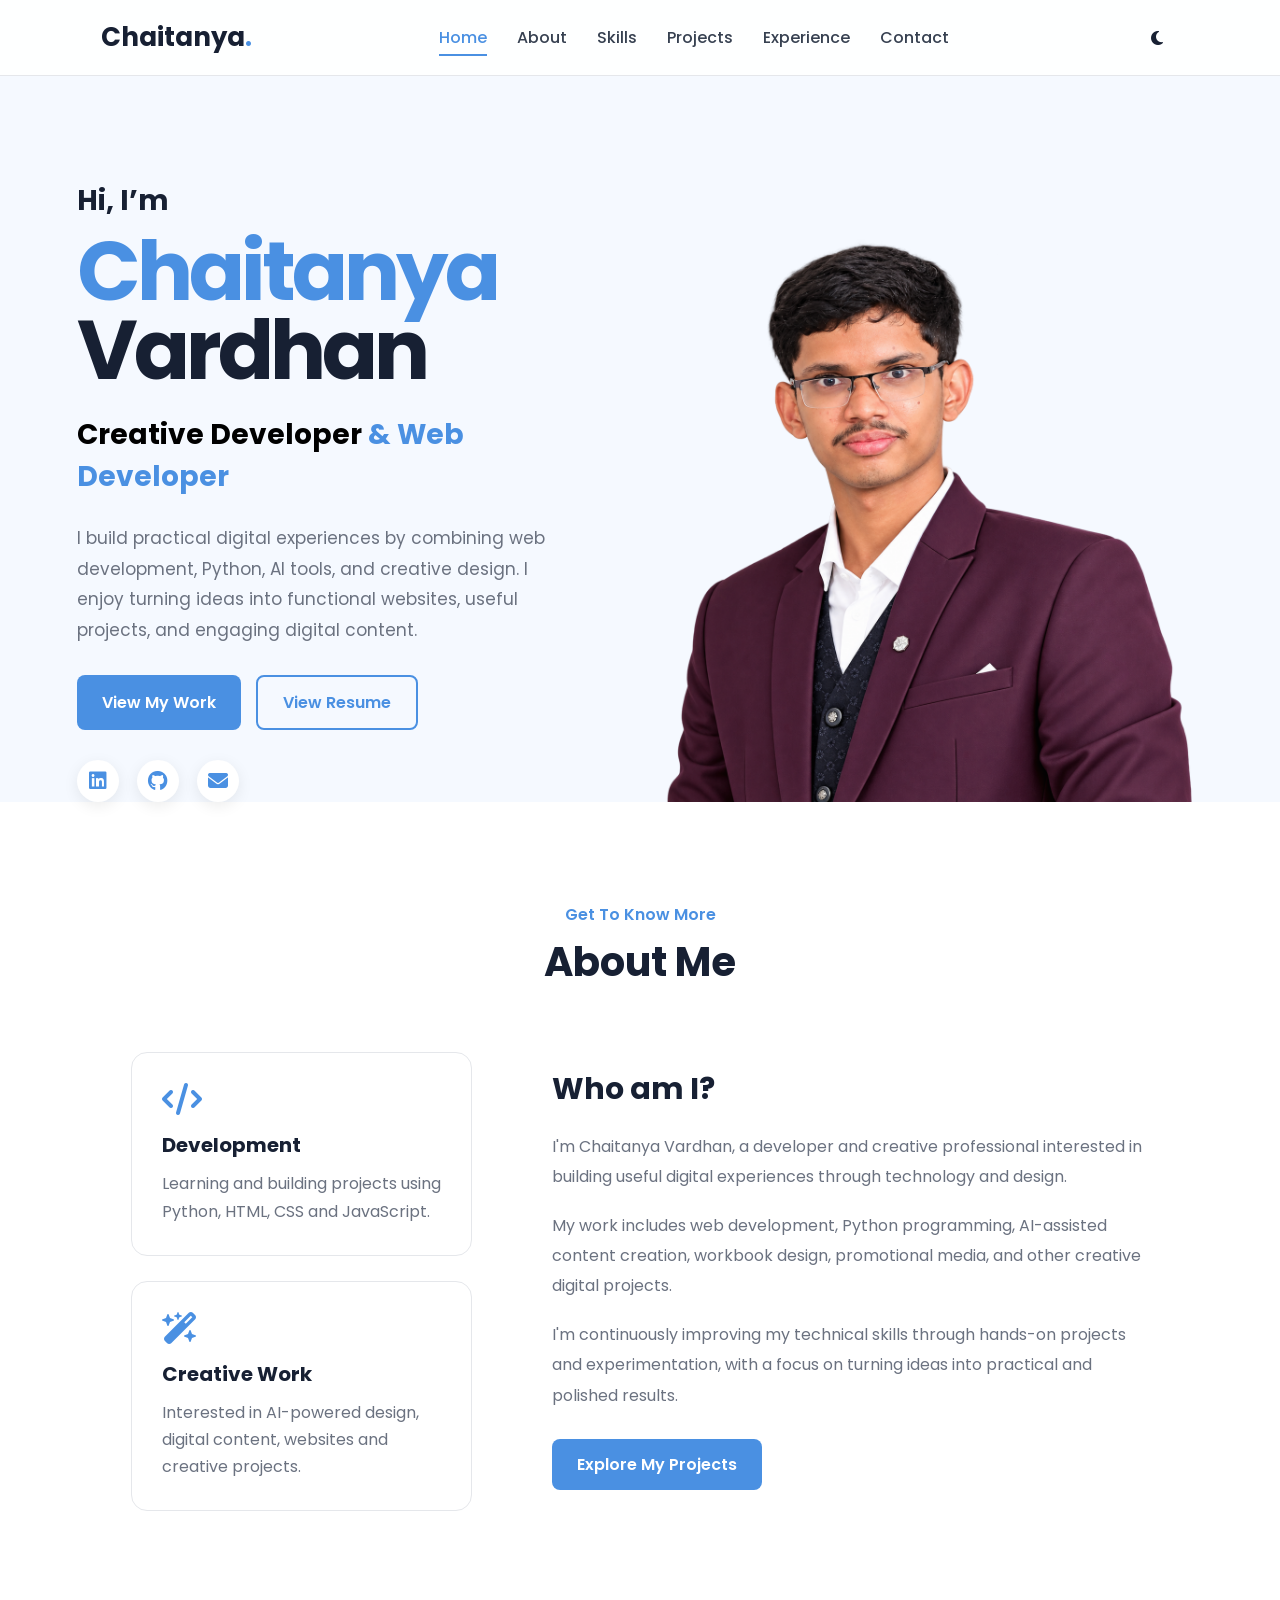
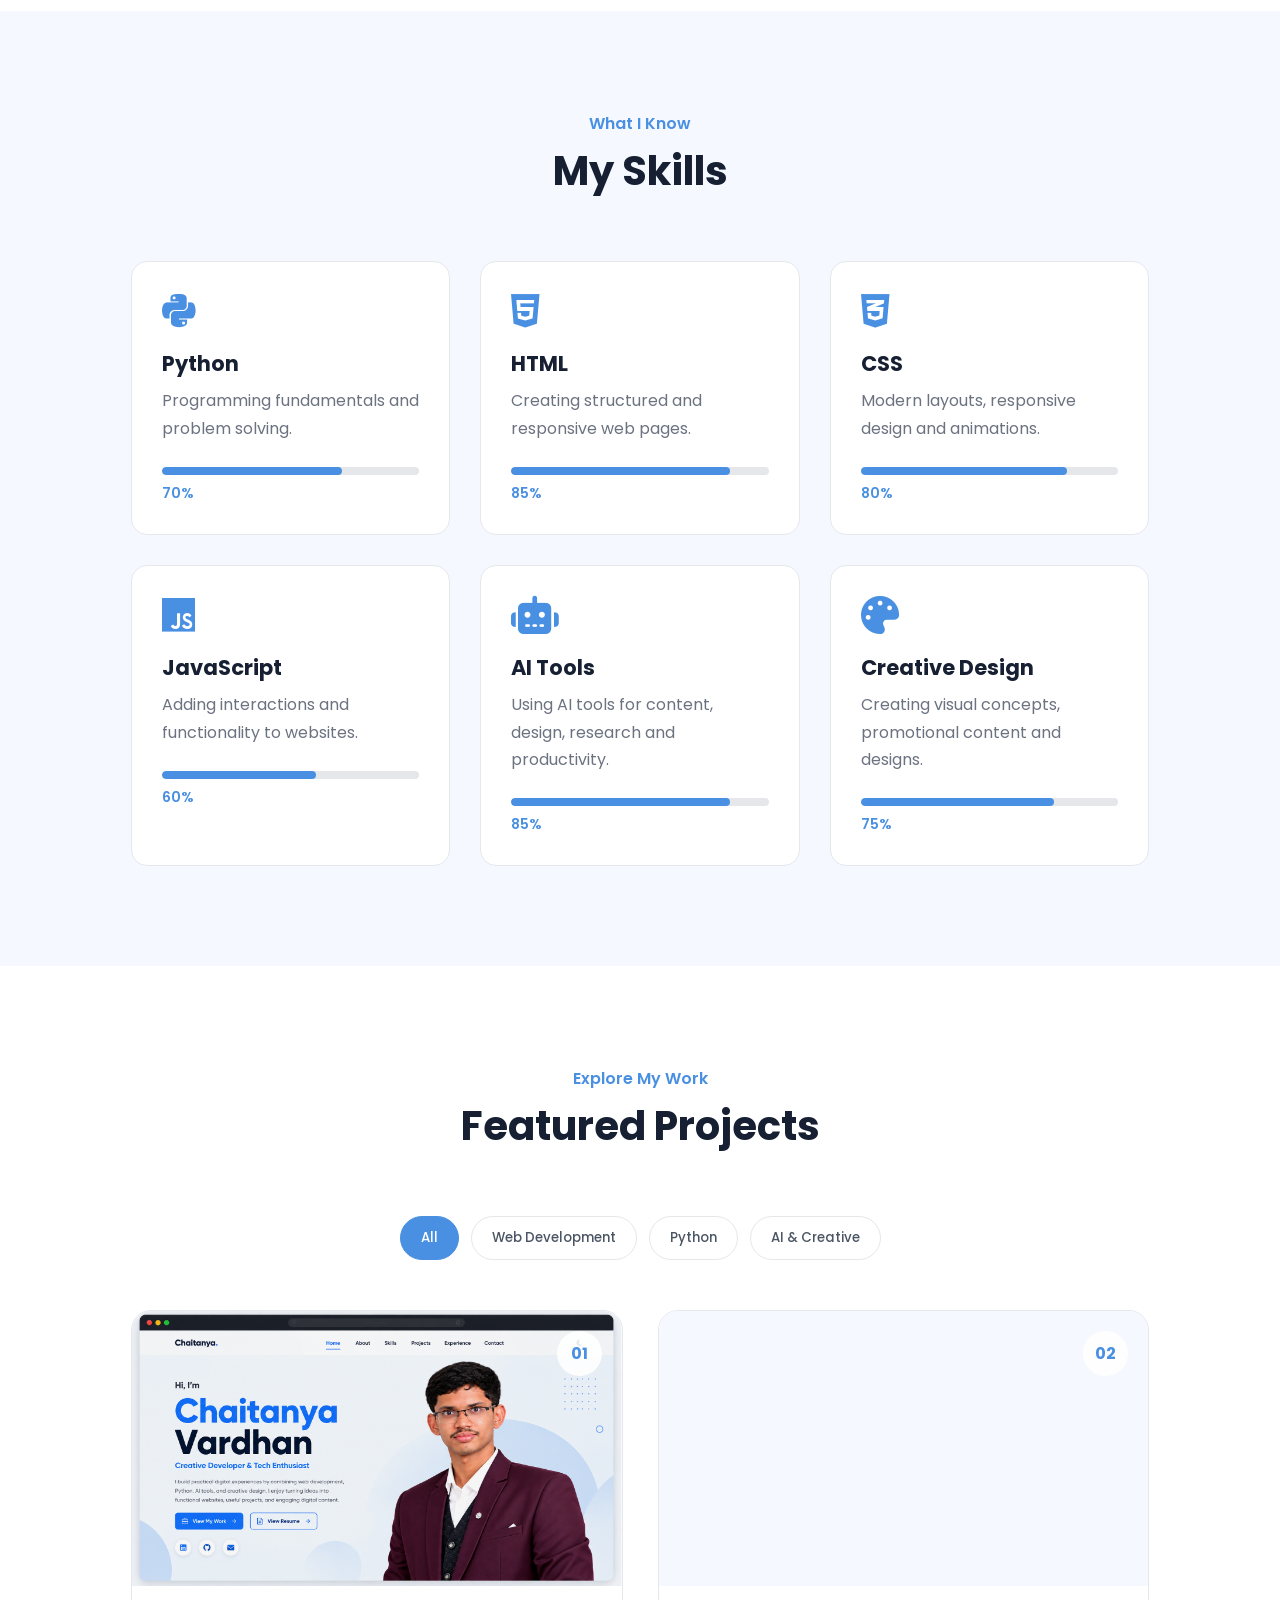
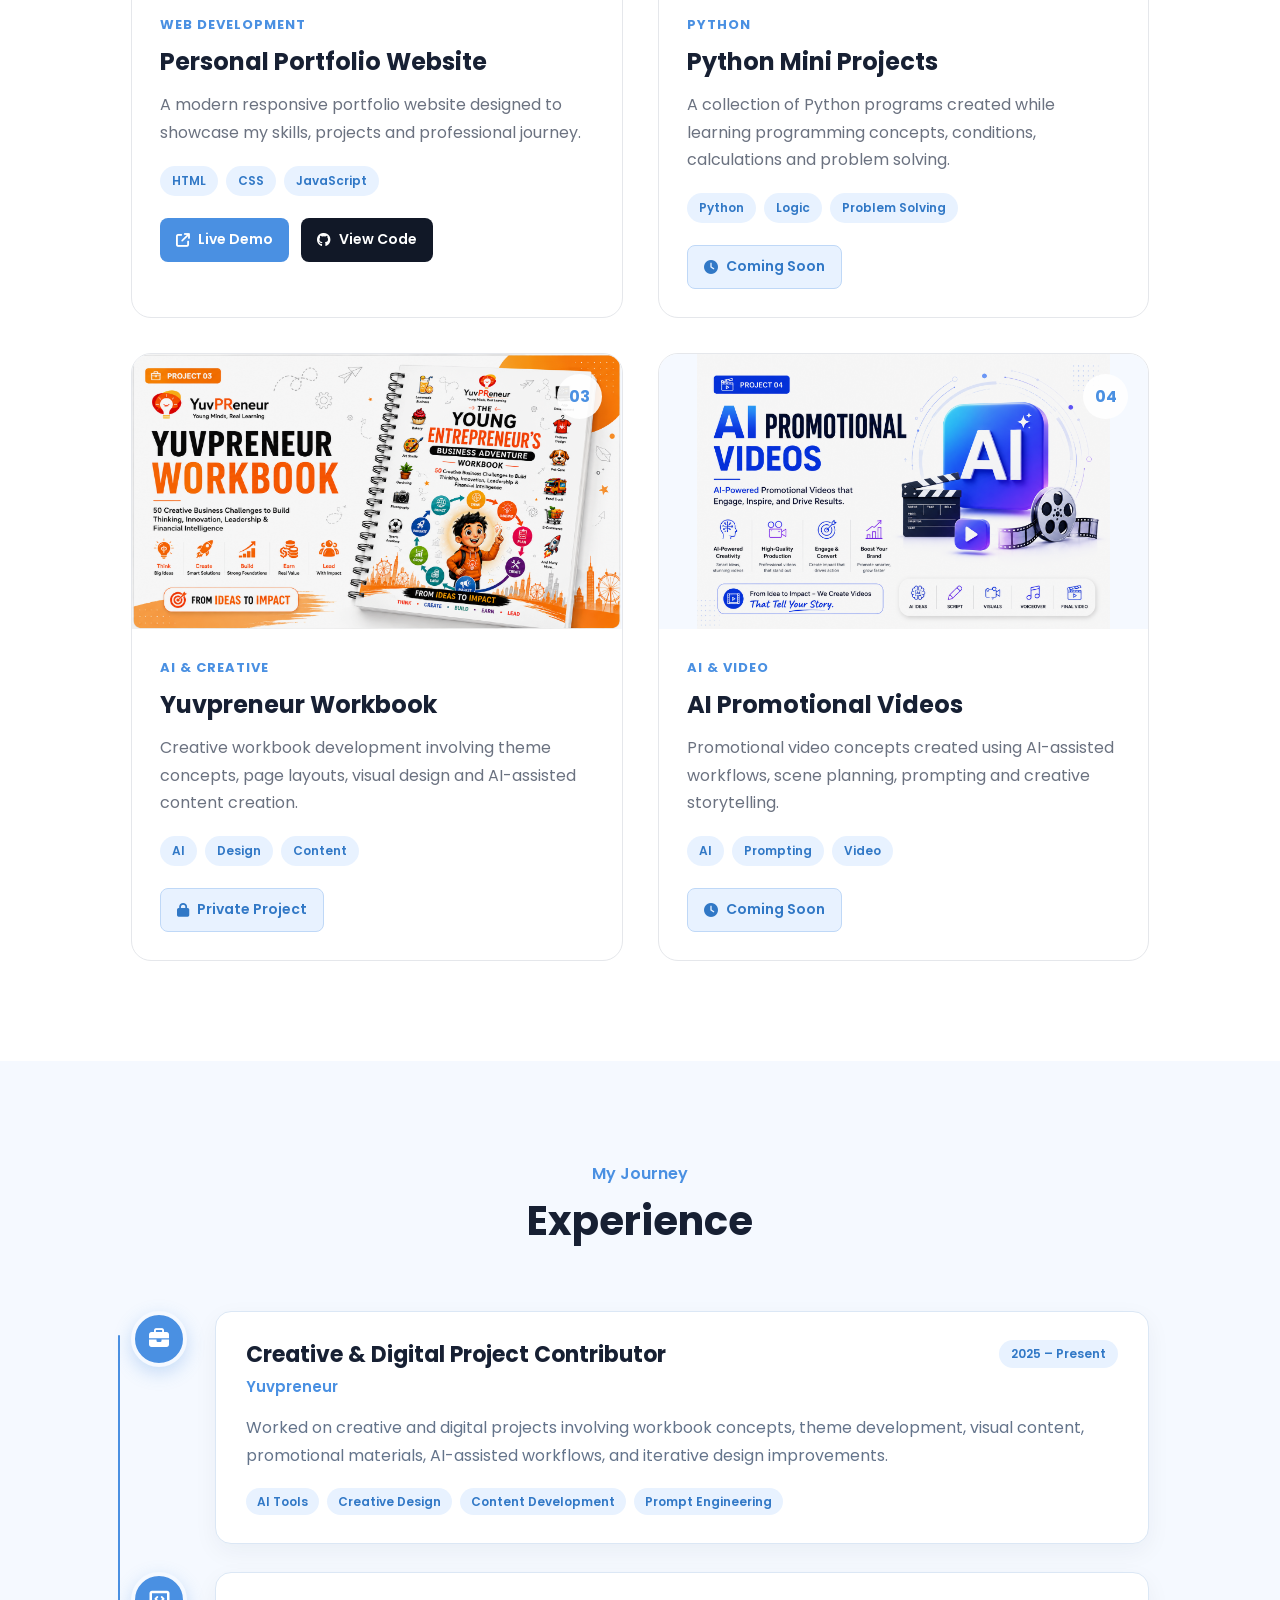
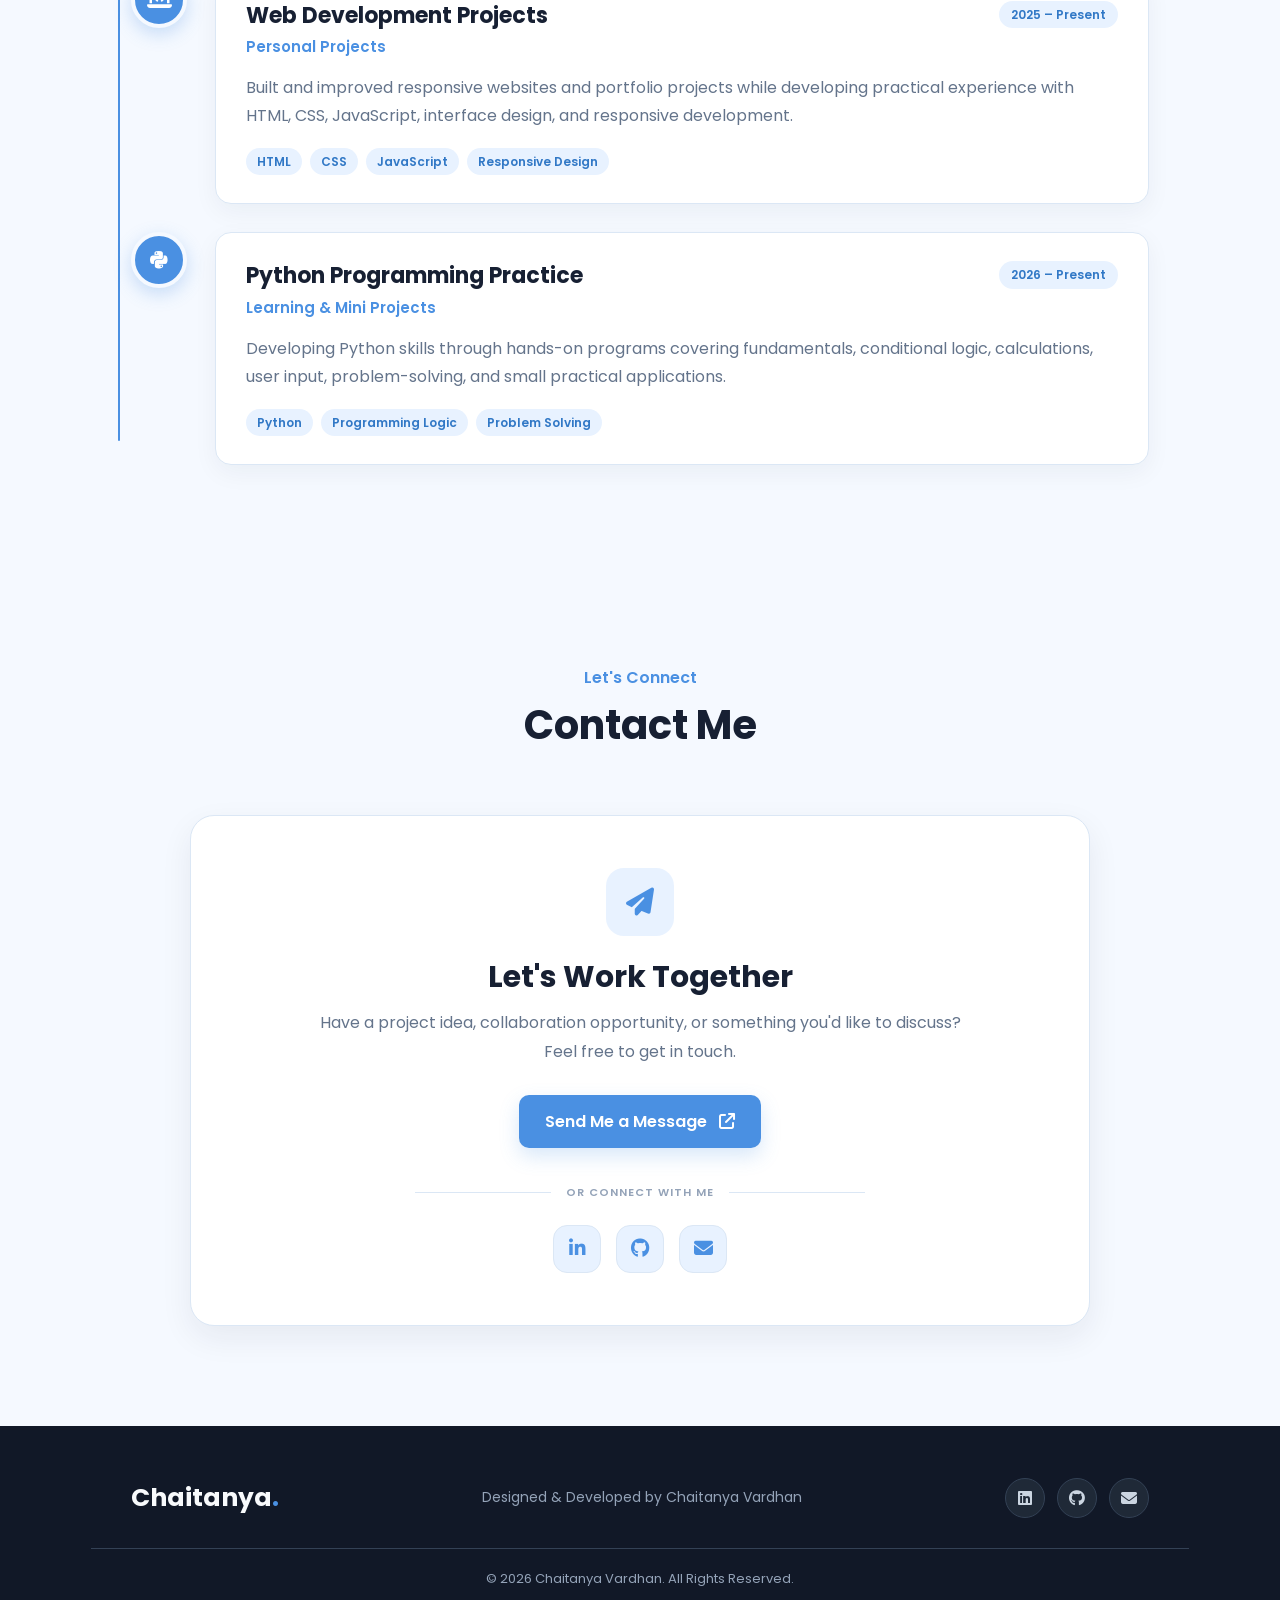
==== commit e75989d4: "Add Google Search Console verification" ====
--- a/index.html
+++ b/index.html
@@ -18,6 +18,7 @@
     <meta name="author" content="Chaitanya Vardhan">
     <meta name="robots" content="index, follow">
     <meta name="theme-color" content="#4A90E2">
+    <meta name="google-site-verification" content="2-NVx2Zb6FDez__9DE2MgOxw-dGernP88VIQmke2bIw" />
 
     <link
         rel="canonical"
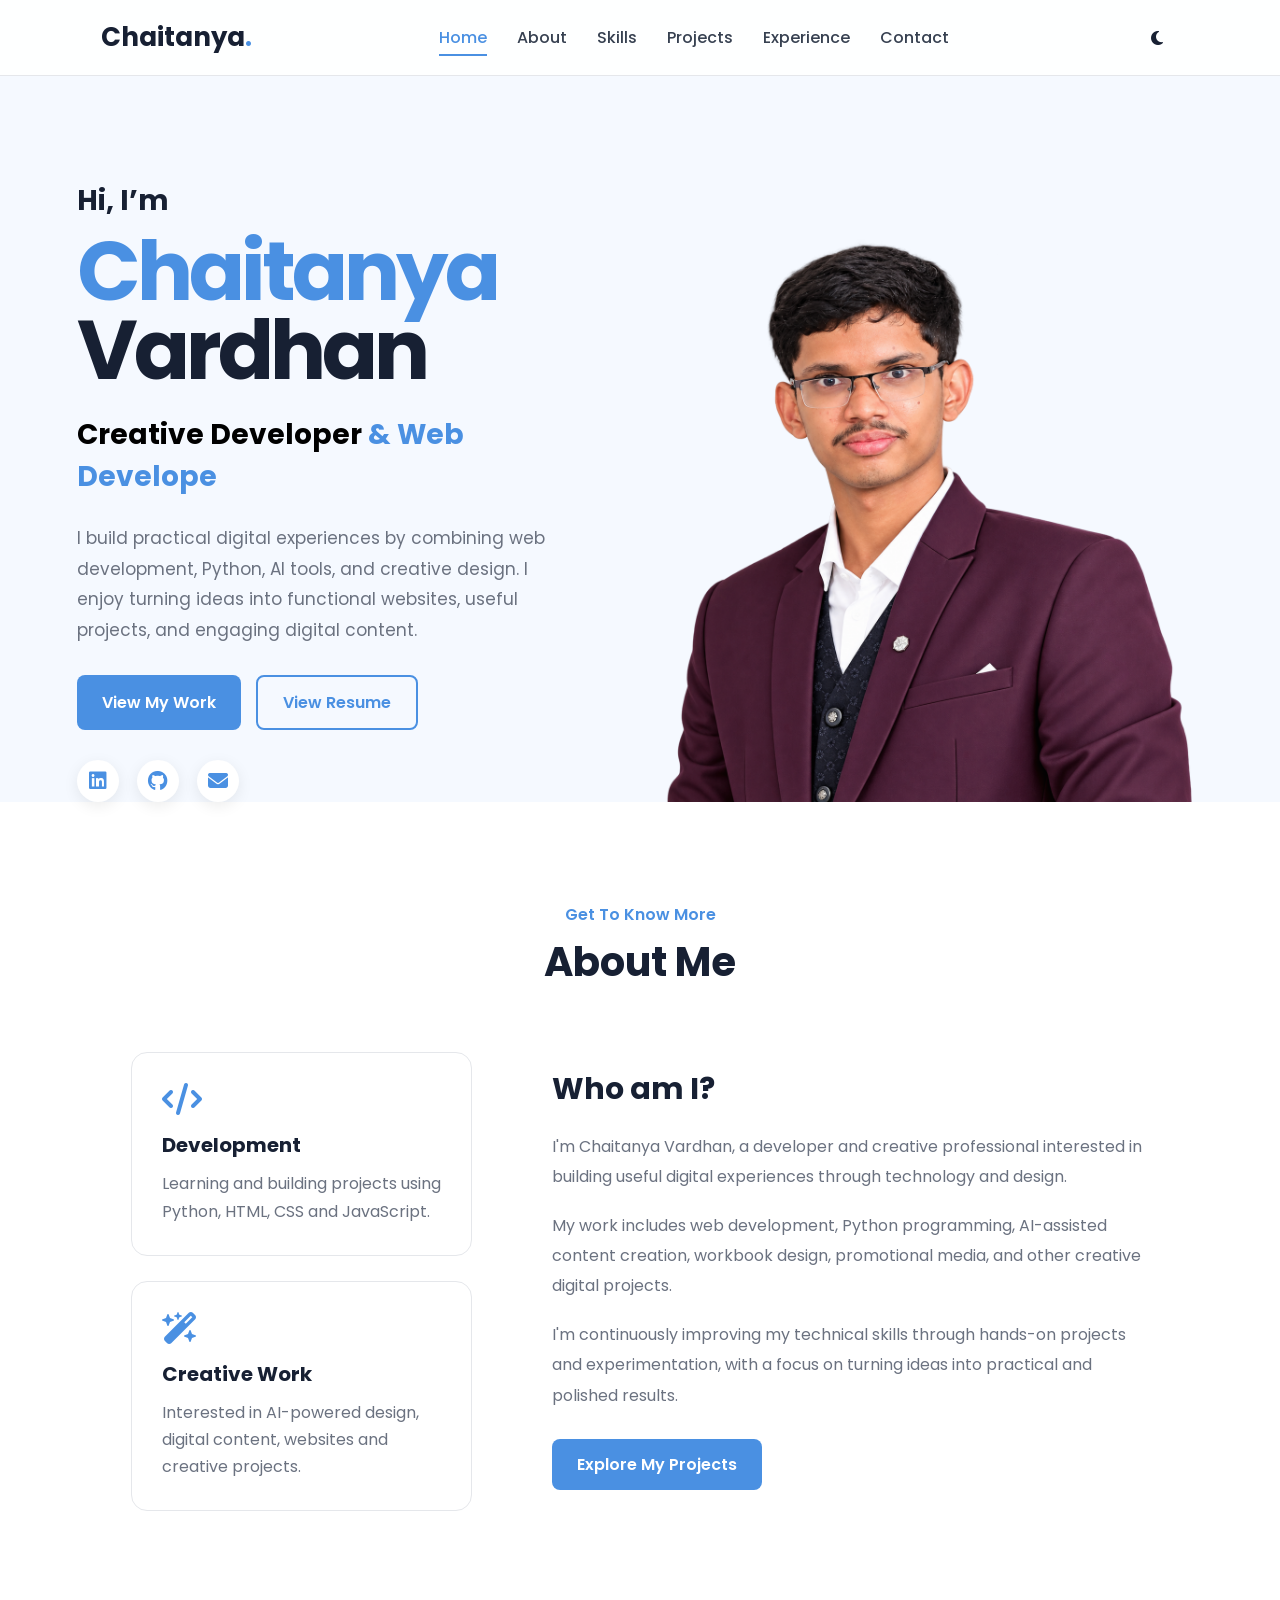
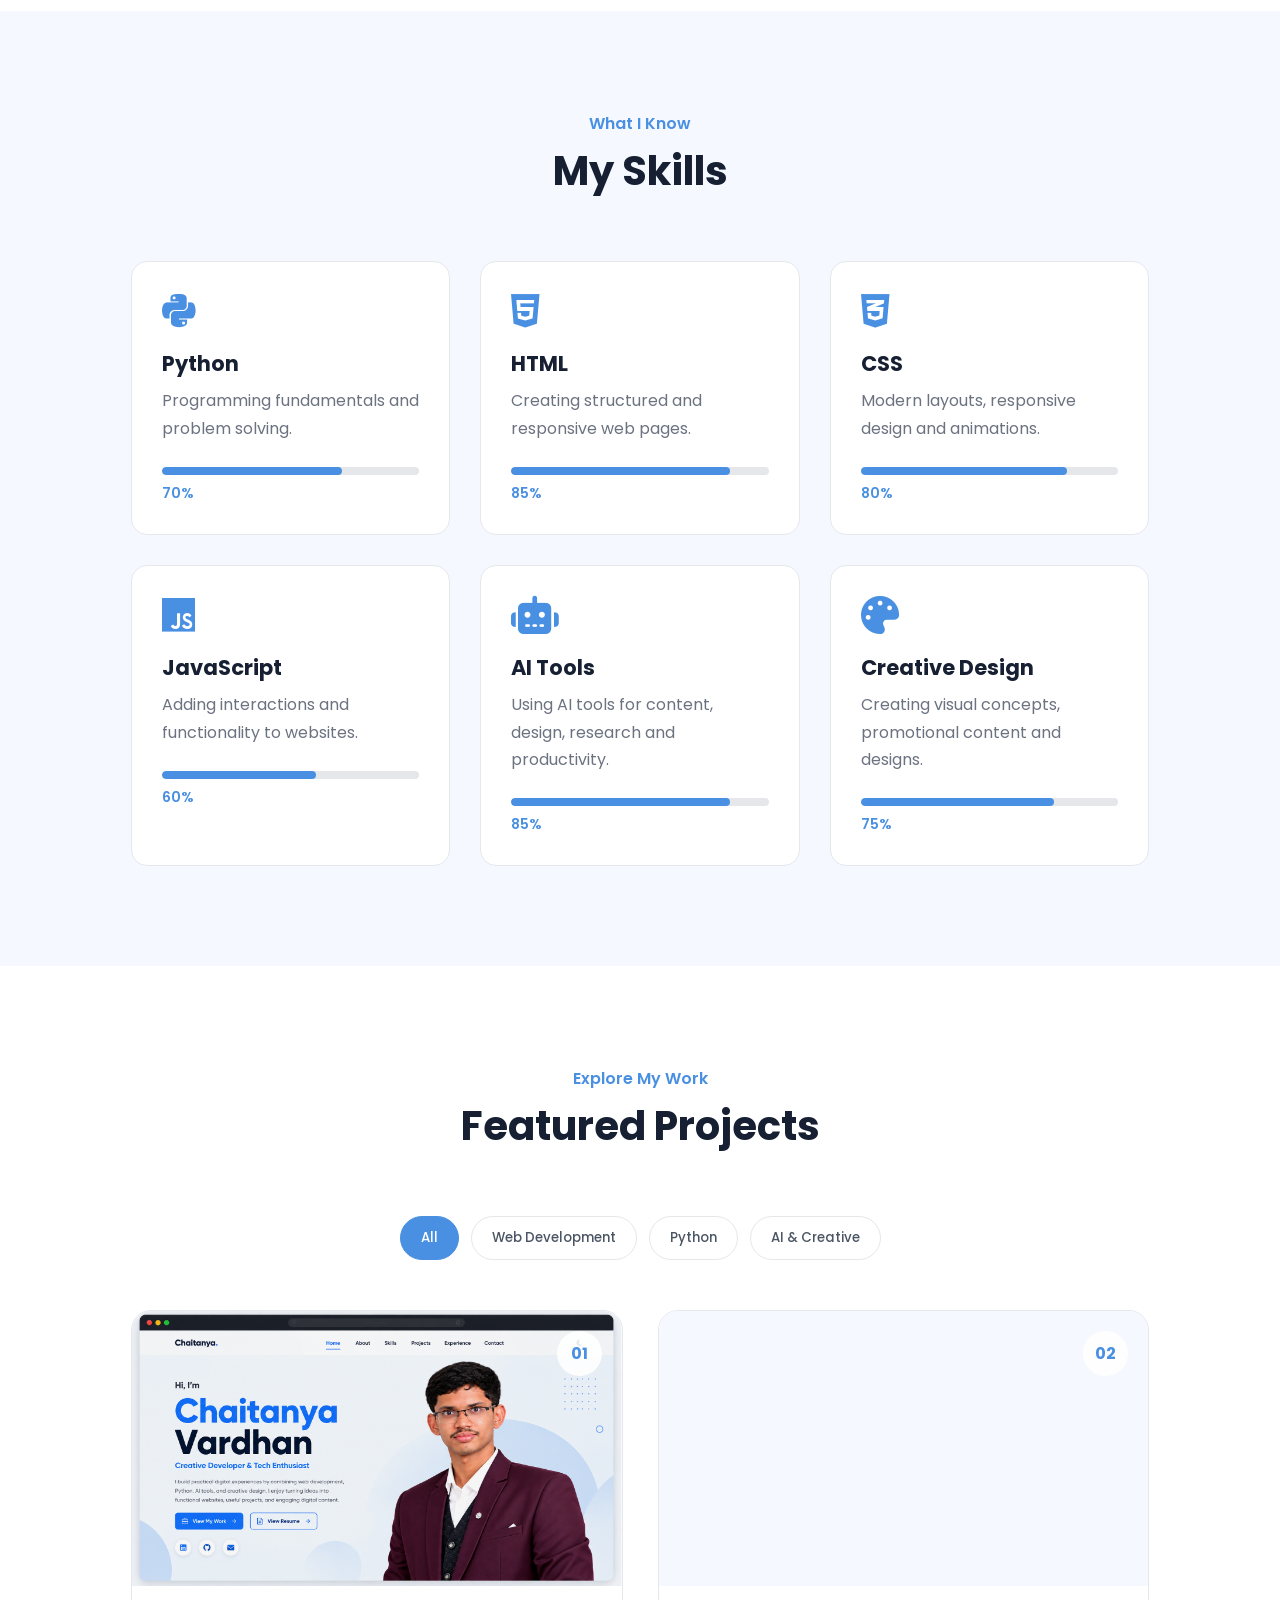
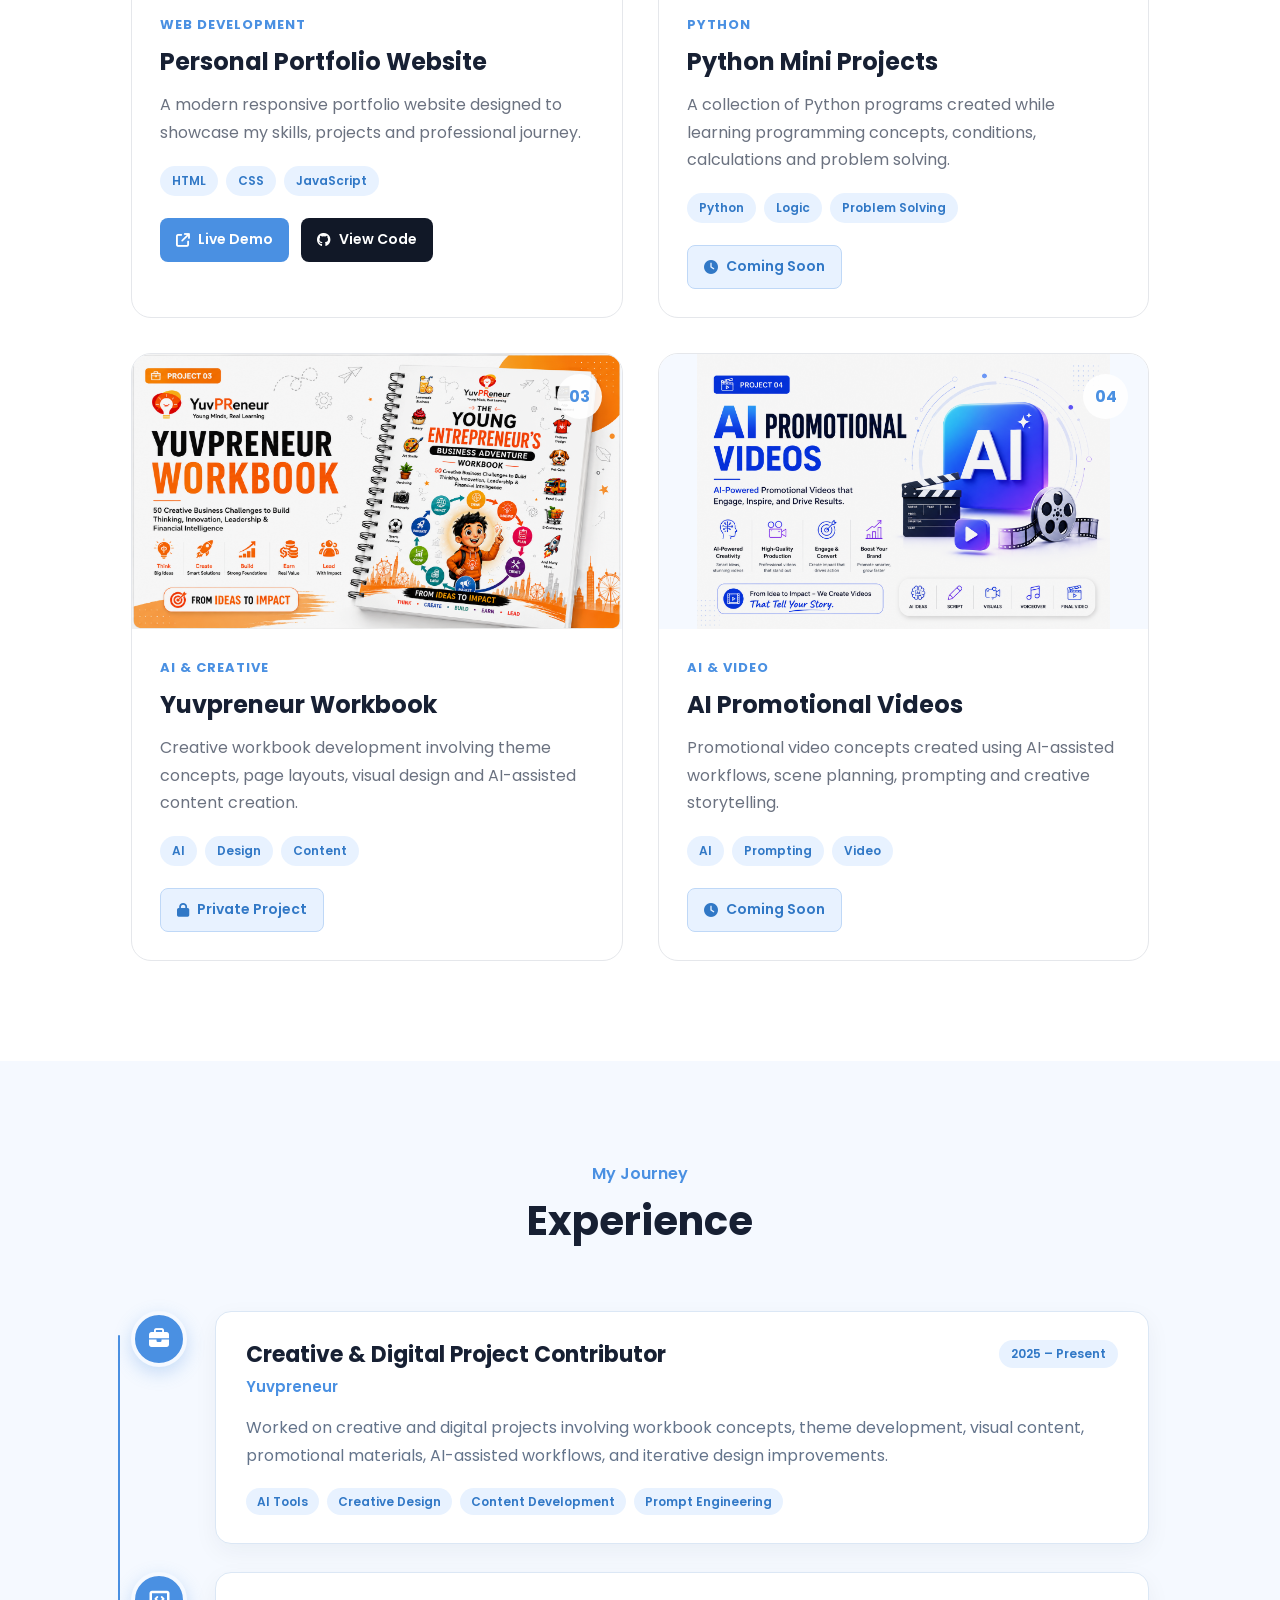
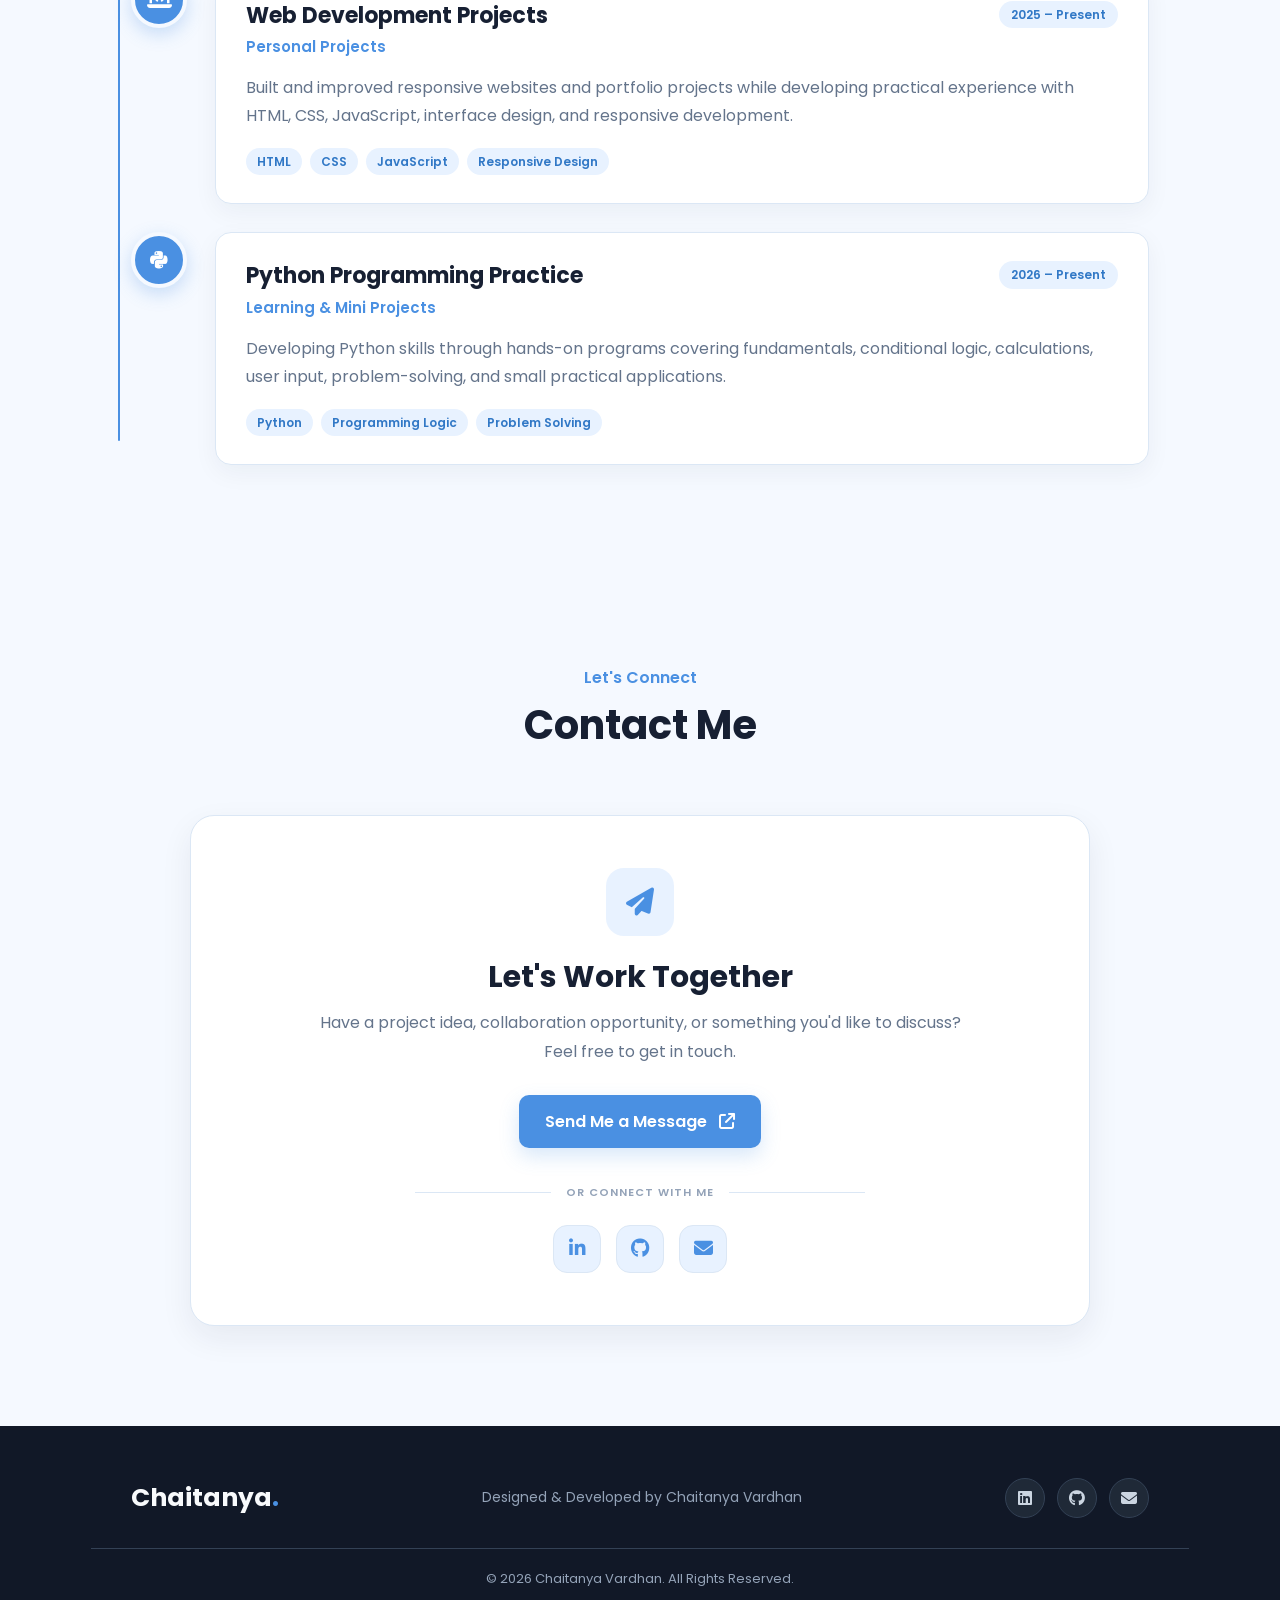
==== commit 61a289a5: "Add website structured data" ====
--- a/index.html
+++ b/index.html
@@ -58,6 +58,16 @@
         name="twitter:image"
         content="https://chaitanyavardhanch.github.io/protfolio/public/images/social-preview.png"
     >
+
+    <script type="application/ld+json">
+    {
+      "@context": "https://schema.org",
+      "@type": "WebSite",
+      "name": "Chaitanya Vardhan",
+      "alternateName": "Chaitanya Vardhan Portfolio",
+      "url": "https://chaitanyavardhanch.github.io/protfolio/"
+    }
+    </script>
 
     <link rel="stylesheet" href="src/css/style.css">
 
